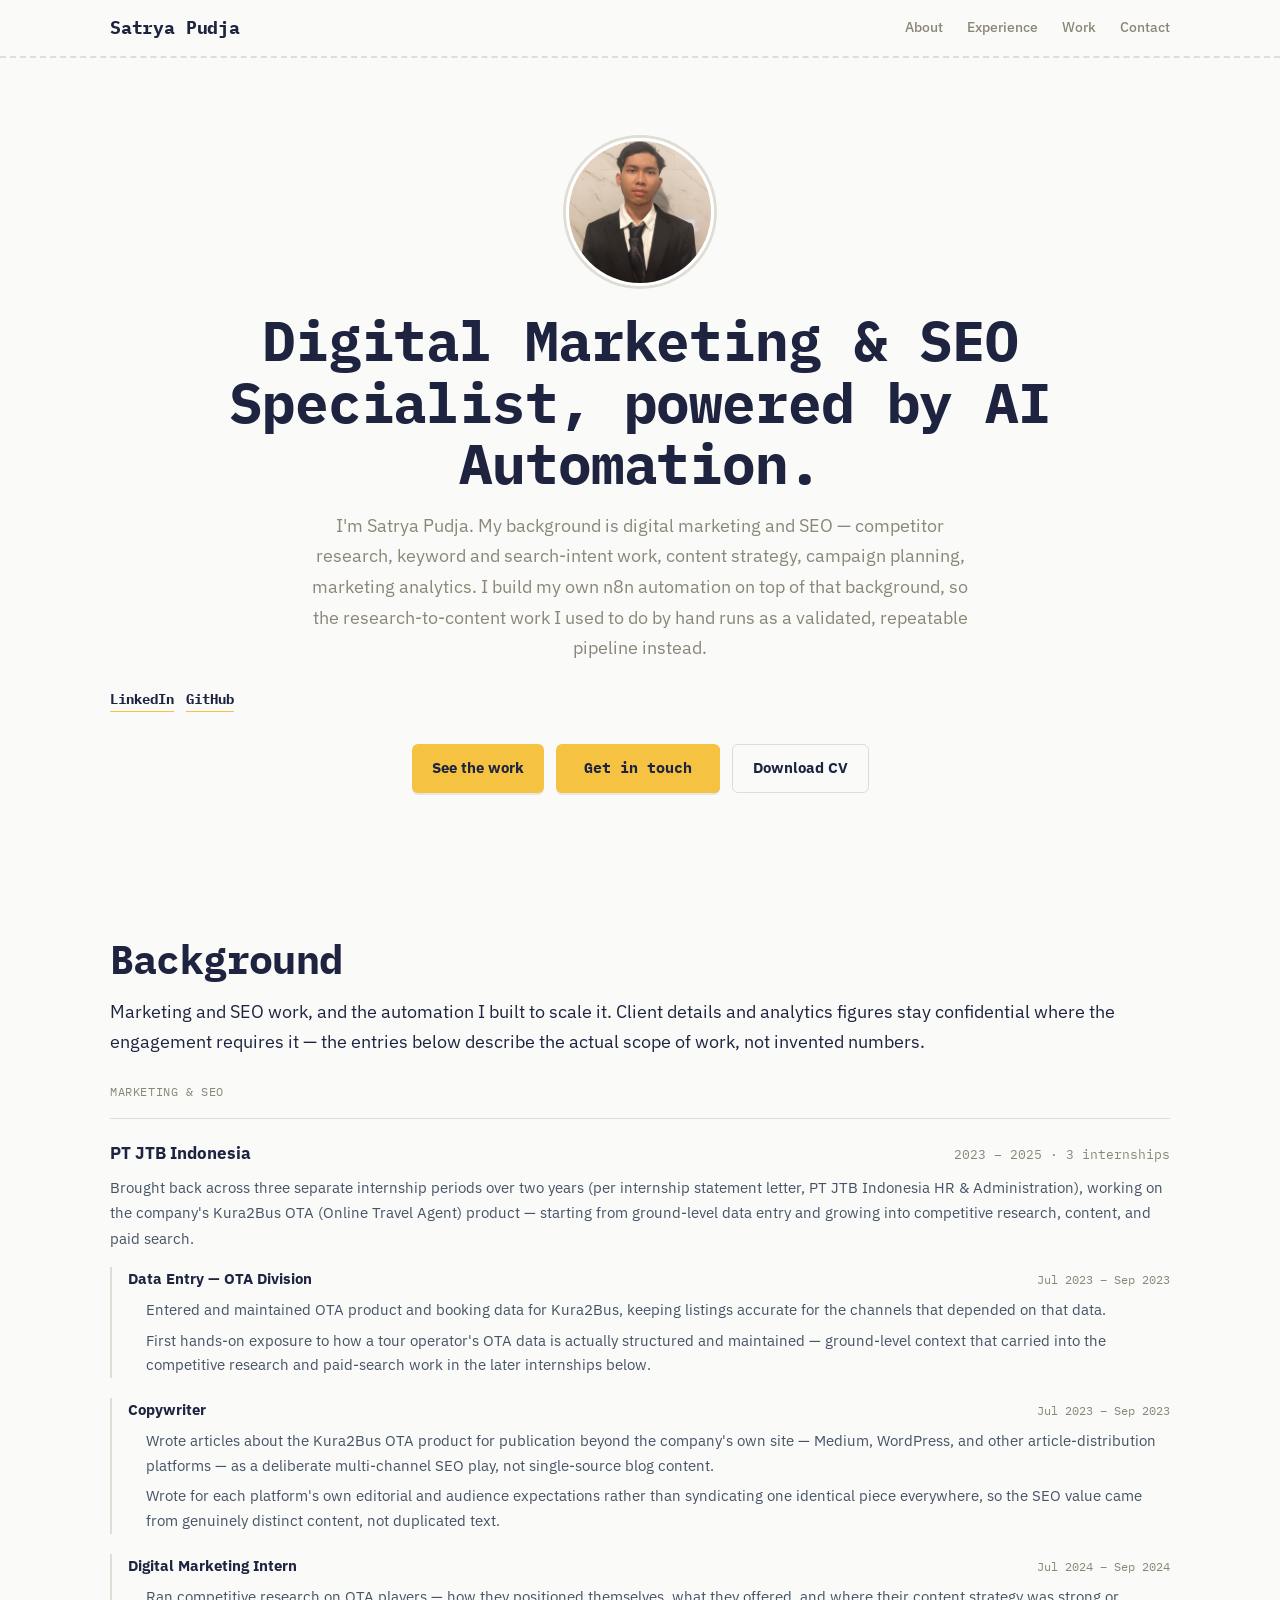
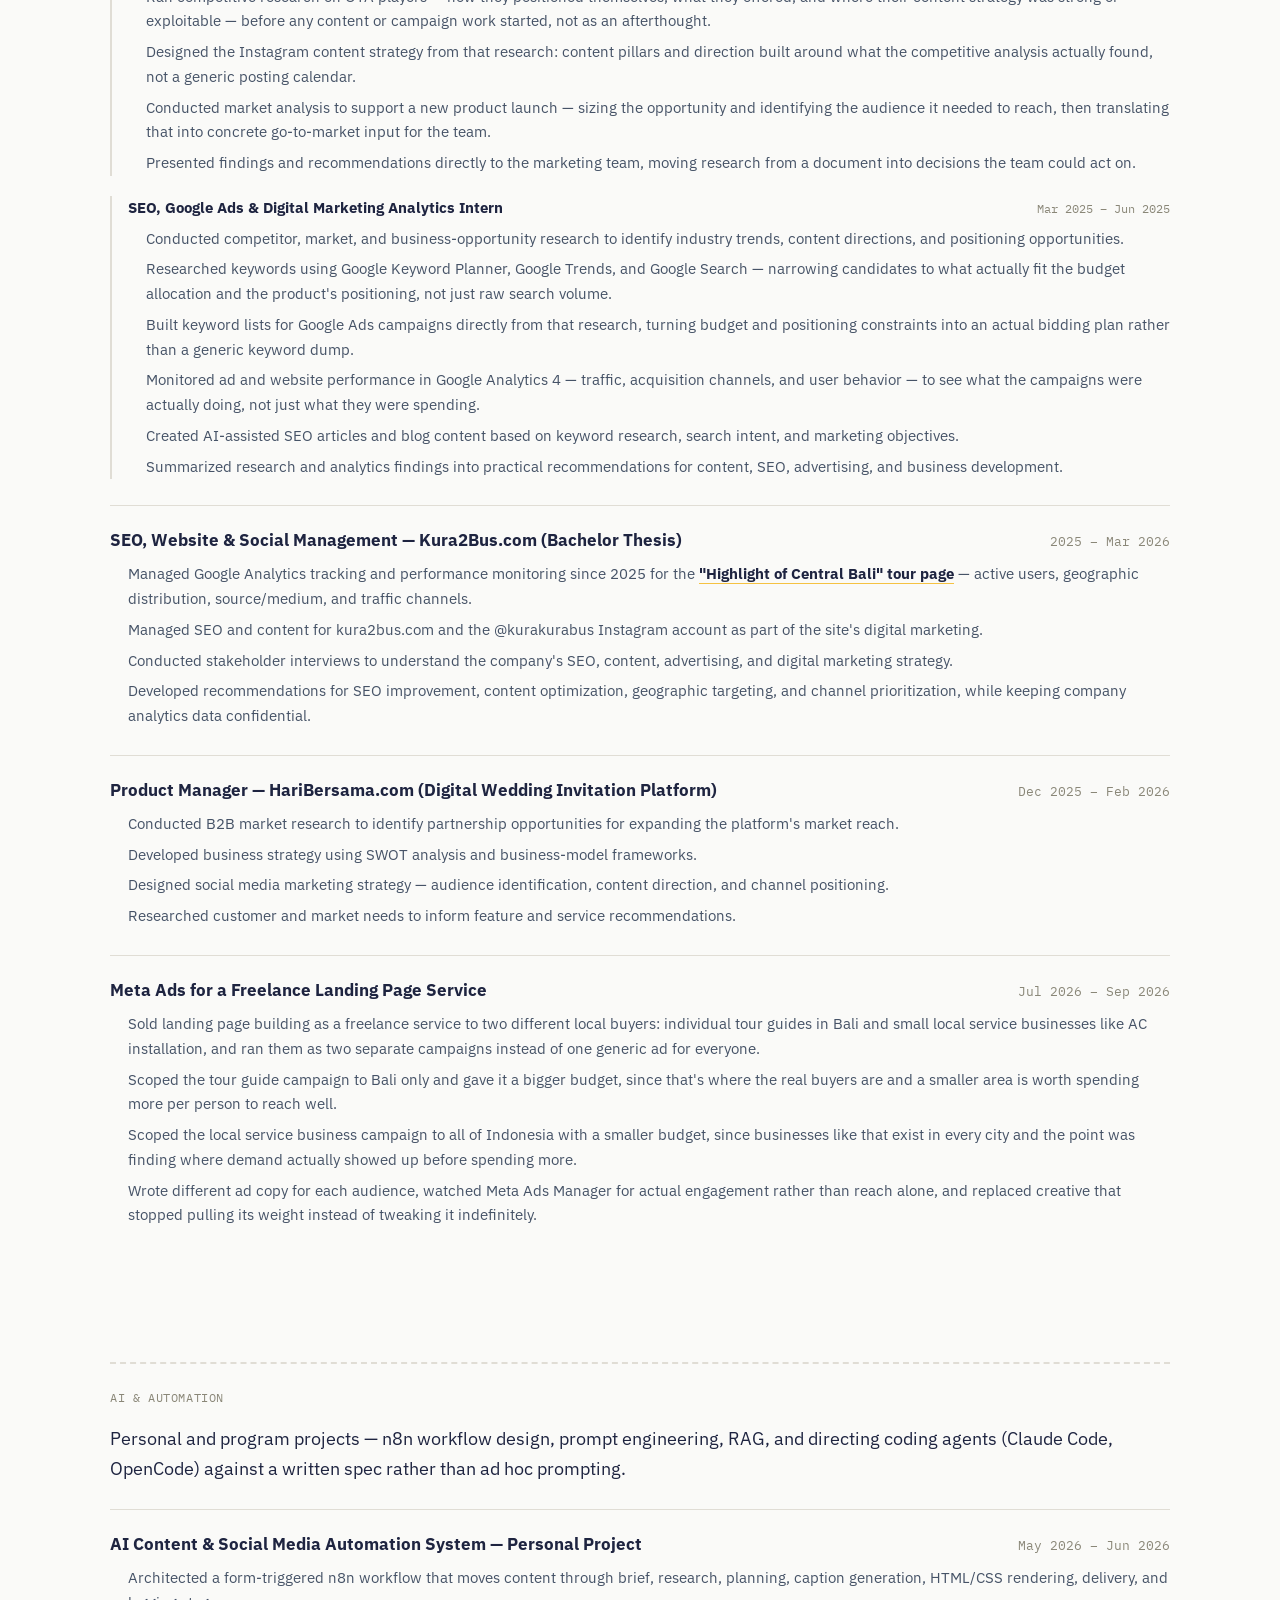
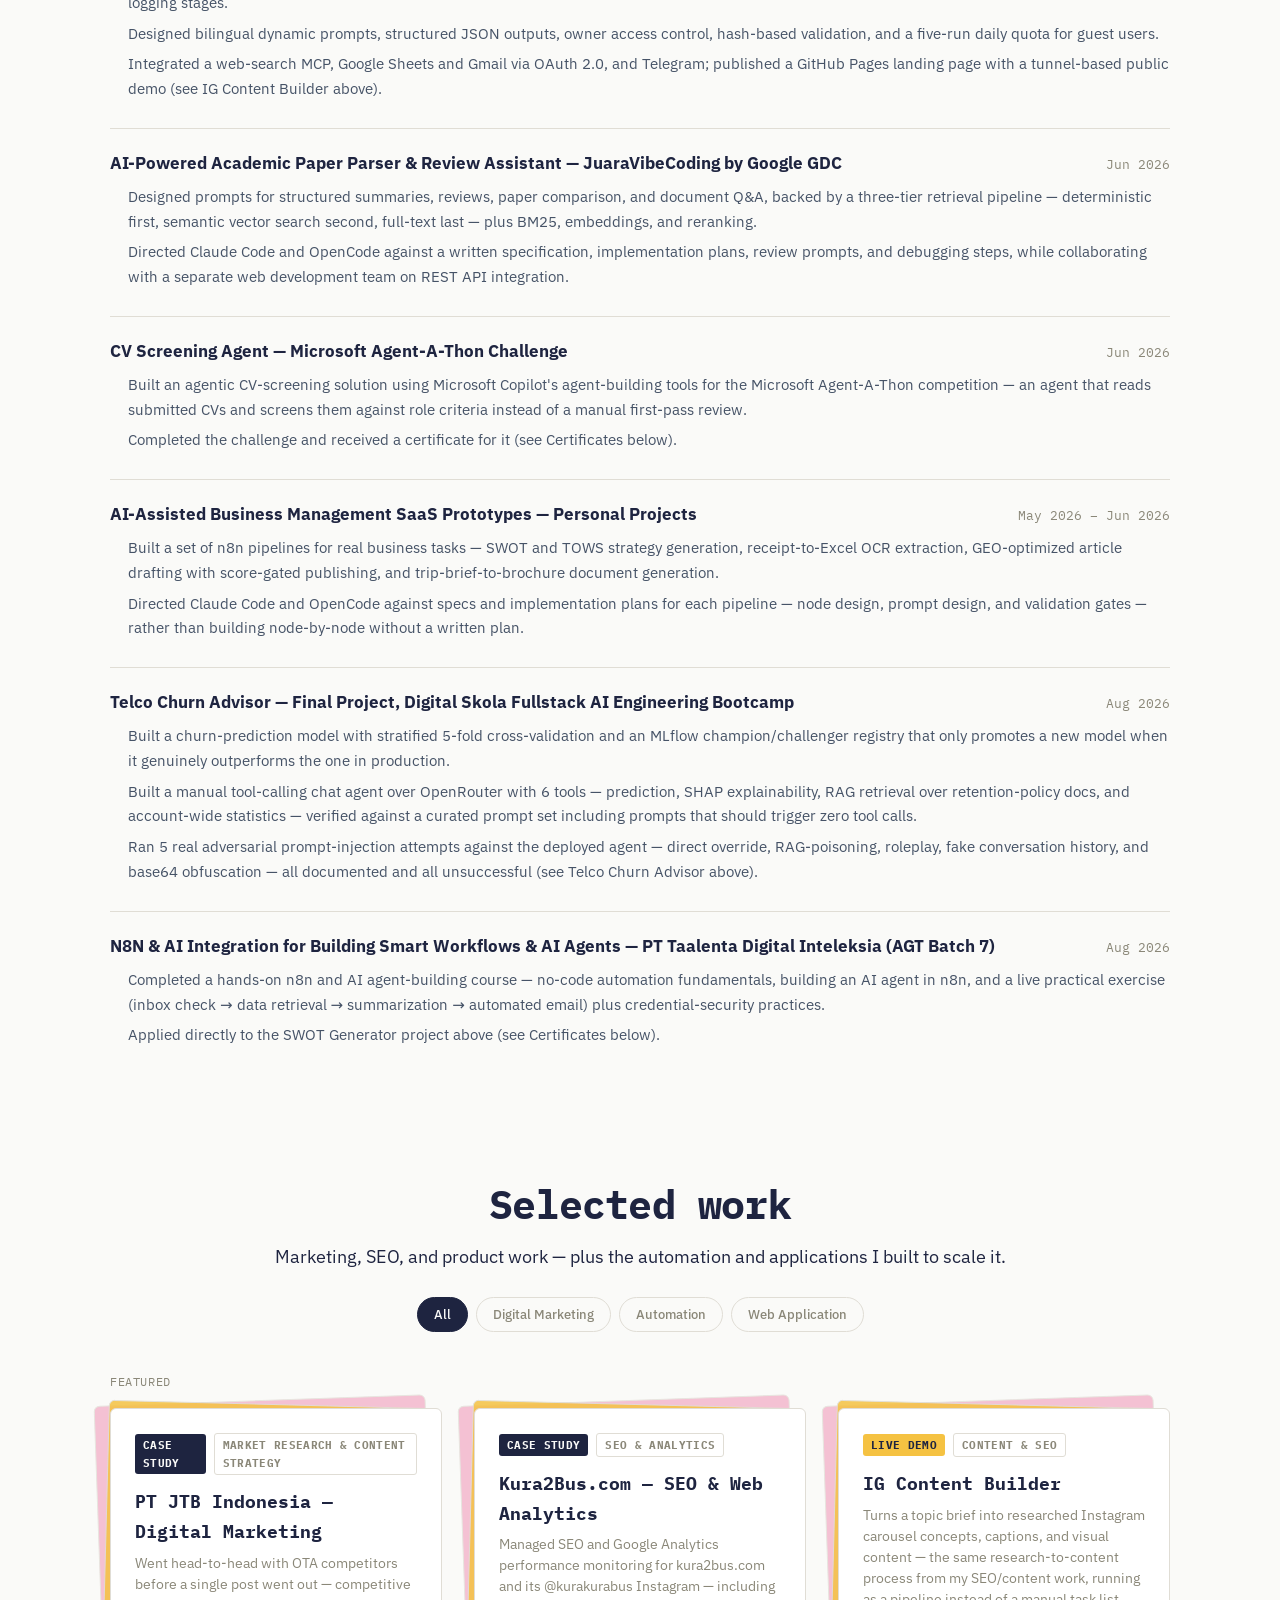
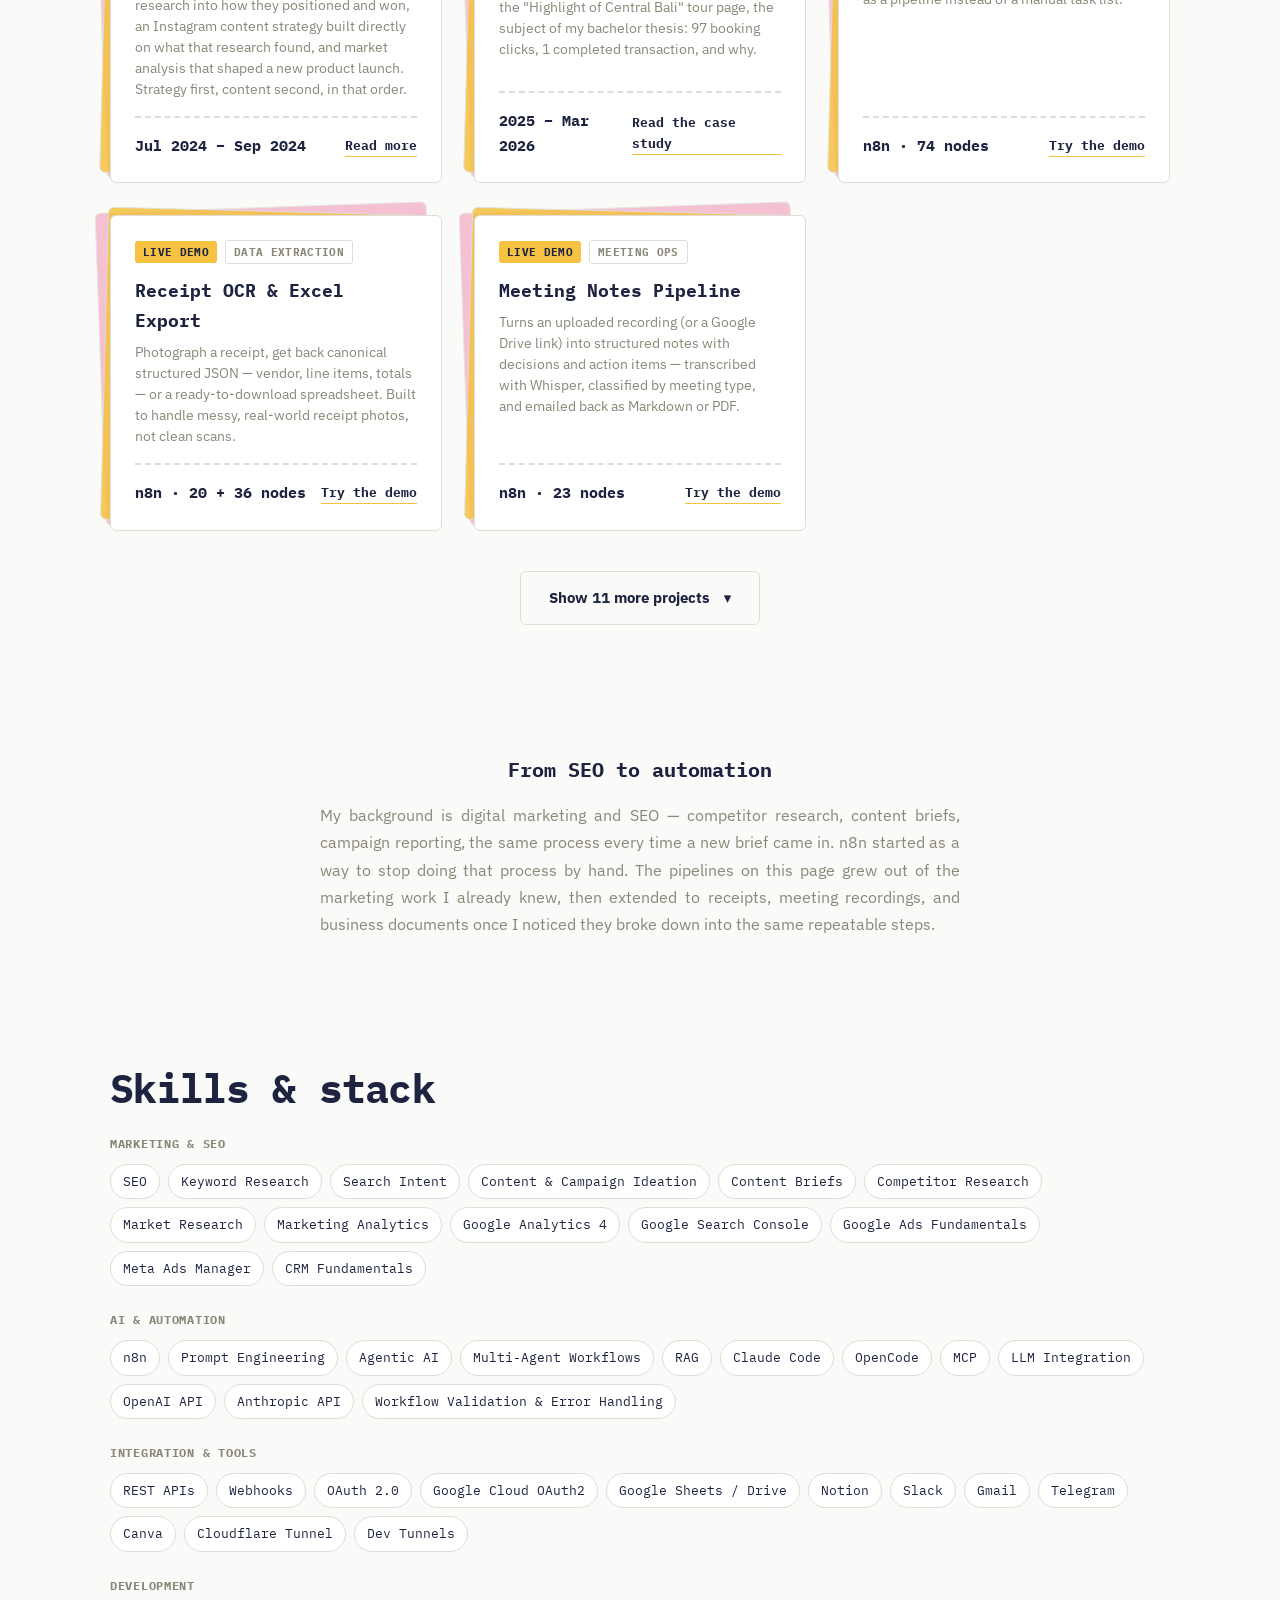
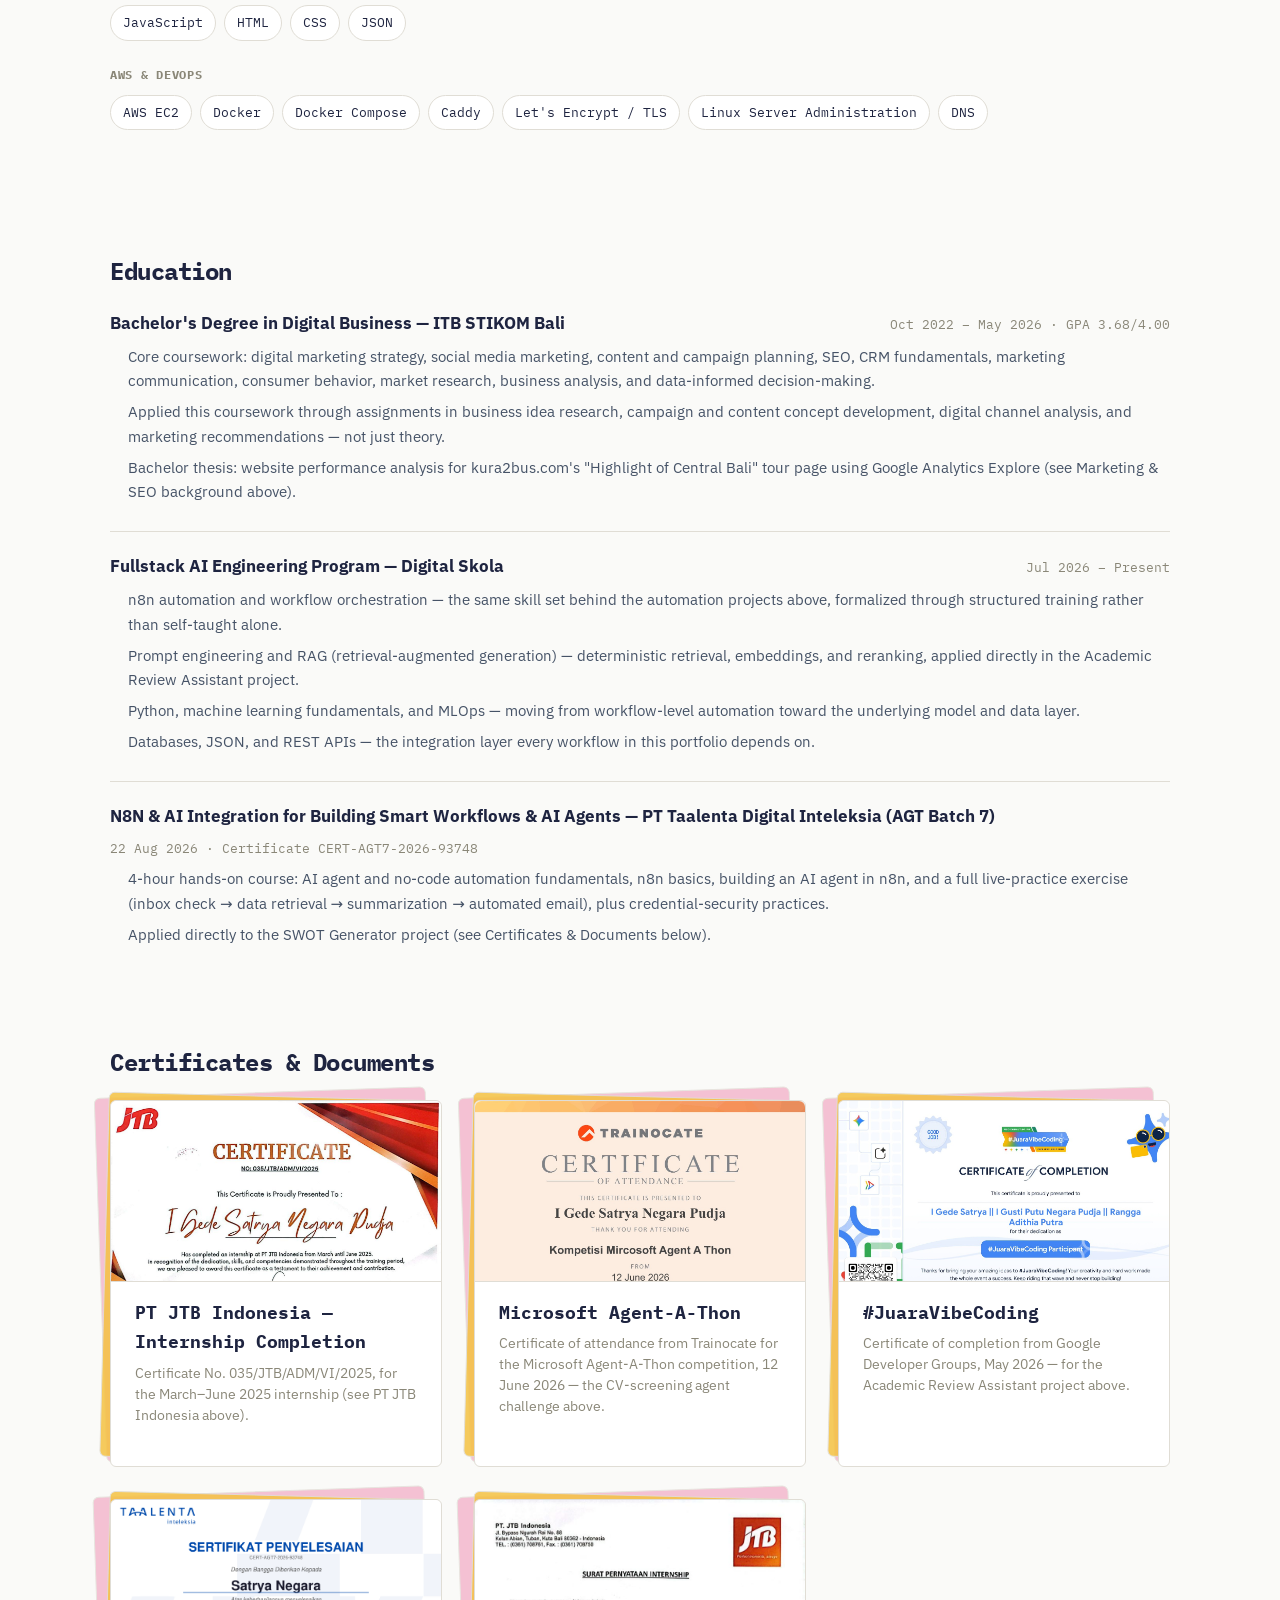
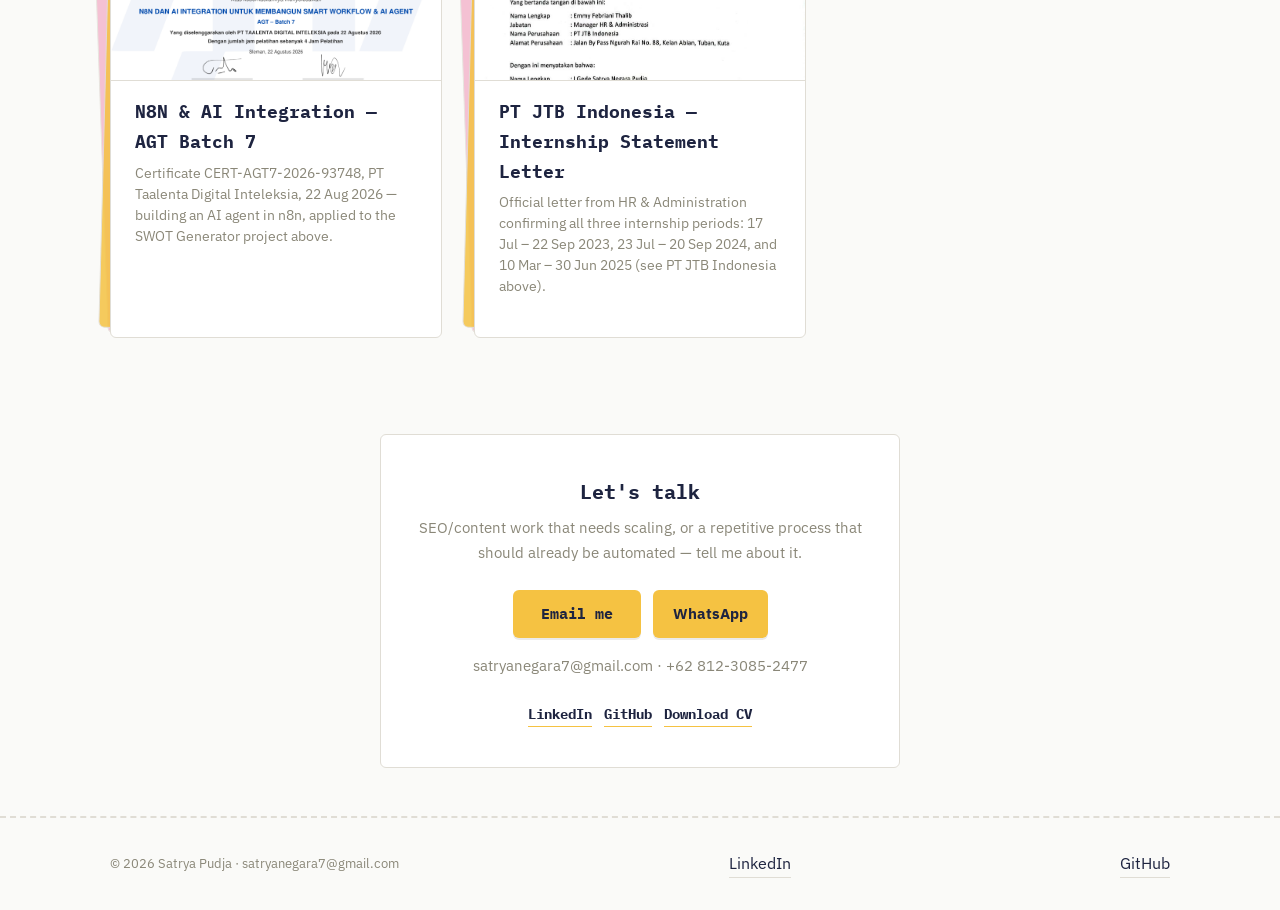
==== index.html @ 6b39d3bd "Add Meta Ads case study subsite and rewrite freelance ads copy - New meta-ads-site/ case study: how " ====
<!DOCTYPE html>
<html lang="en">
<head>
  <meta charset="UTF-8">
  <meta name="viewport" content="width=device-width, initial-scale=1.0">
  <meta name="description" content="I Gede Satrya Negara Pudja — Digital Marketing & SEO Specialist powered by AI Automation. SEO, content strategy, and marketing research background, backed by n8n workflows I build myself.">
  <title>Satrya Pudja — Digital Marketing & SEO Specialist, powered by AI Automation</title>
  <link rel="icon" href="assets/img/favicon.svg" type="image/svg+xml">
  <link rel="stylesheet" href="assets/css/style.css?v=99fb1fe">
  <script defer src="assets/js/main.js?v=99fb1fe"></script>
  <script type="application/ld+json">
  {
    "@context": "https://schema.org",
    "@type": "Person",
    "name": "I Gede Satrya Negara Pudja",
    "url": "https://satryapudja.site",
    "jobTitle": "Digital Marketing & SEO Specialist",
    "description": "Digital Marketing & SEO specialist with a Digital Business degree, SEO/analytics internship experience, and hands-on AI automation skills (n8n, prompt engineering, agentic AI) used to scale marketing and content work.",
    "sameAs": [
      "https://www.linkedin.com/in/satrya-pudja-067573249",
      "https://github.com/satrya370"
    ]
  }
  </script>
  <script type="application/ld+json">
  {
    "@context": "https://schema.org",
    "@type": "FAQPage",
    "mainEntity": [
      {
        "@type": "Question",
        "name": "Are you a marketer or an automation engineer?",
        "acceptedAnswer": { "@type": "Answer", "text": "Both, by design. My background is Digital Marketing & SEO — internship, thesis, and client-facing project experience — and I taught myself AI automation (n8n, prompt engineering, agentic AI) specifically to scale that marketing work instead of doing it by hand." }
      },
      {
        "@type": "Question",
        "name": "What exactly do you build?",
        "acceptedAnswer": { "@type": "Answer", "text": "End-to-end automation pipelines, mostly on n8n: a form or webhook comes in, one or more AI calls research and write the content, deterministic code checks and repairs the result, and a finished document or record comes out — HTML, PDF, DOCX, or a spreadsheet row." }
      },
      {
        "@type": "Question",
        "name": "Are these live demos or just descriptions?",
        "acceptedAnswer": { "@type": "Answer", "text": "Each project page states plainly whether a live demo is running. Where a demo runs, it uses a safe variant of the workflow — no visitor submission ever writes into my own documents, sheets, or messaging accounts." }
      },
      {
        "@type": "Question",
        "name": "Can you work on my SEO/content or automation project?",
        "acceptedAnswer": { "@type": "Answer", "text": "Yes — that's the point of this page. Use the contact section below." }
      }
    ]
  }
  </script>
<style>
  /* Page-local addition — certificate thumbnails on the Certificates cards. */
  .card-thumb {
    margin: -1.5rem -1.5rem 1rem;
    border-radius: var(--radius) var(--radius) 0 0;
    overflow: hidden;
    border-bottom: 1.5px solid var(--border);
  }
  .card-thumb img { display: block; width: 100%; height: 180px; object-fit: cover; object-position: top; }
</style>
</head>
<body>

<header class="site-header">
  <div class="container">
    <a href="./" class="brand">Satrya Pudja</a>
    <button class="nav-toggle" type="button" aria-label="Toggle menu" aria-expanded="false" aria-controls="nav-links"><span></span></button>
    <nav class="nav-links" id="nav-links">
      <a href="#about">About</a>
      <a href="#experience">Experience</a>
      <a href="#work">Work</a>
      <a href="#contact">Contact</a>
    </nav>
  </div>
</header>

<main>
  <section class="hero" id="about">
    <div class="container">
      <div class="hero-photo">
        <img src="assets/img/satrya-headshot.jpg" alt="I Gede Satrya Negara Pudja" width="148" height="148">
      </div>
      <h1 class="display display-lg tagline">Digital Marketing & SEO Specialist, powered by AI Automation.</h1>
      <p class="definition-lead">I'm Satrya Pudja. My background is digital marketing and SEO — competitor research, keyword and search-intent work, content strategy, campaign planning, marketing analytics. I build my own n8n automation on top of that background, so the research-to-content work I used to do by hand runs as a validated, repeatable pipeline instead.</p>
      <div class="link-row">
        <a href="https://www.linkedin.com/in/satrya-pudja-067573249" target="_blank" rel="noopener">LinkedIn</a>
        <a href="https://github.com/satrya370" target="_blank" rel="noopener">GitHub</a>
      </div>
      <div class="cta-row mt-2">
        <a href="#work" class="btn btn-primary">See the work</a>
        <a href="#contact" class="btn btn-sobek">Get in touch</a>
        <a href="assets/Satrya-Pudja-CV.pdf" class="btn btn-ghost" download>Download CV</a>
      </div>
    </div>
  </section>

  <section class="section" id="experience">
    <div class="container">
      <h2 class="display display-md mb-2">Background</h2>
      <p class="body-lg mb-3">Marketing and SEO work, and the automation I built to scale it. Client details and analytics figures stay confidential where the engagement requires it — the entries below describe the actual scope of work, not invented numbers.</p>
      <p class="mono-label text-carbon mb-2">Marketing &amp; SEO</p>

      <div class="experience-item">
        <div class="experience-item-head">
          <span class="experience-role">PT JTB Indonesia</span>
          <span class="experience-meta">2023 – 2025 · 3 internships</span>
        </div>
        <p class="body-lg mb-2" style="color:#465367;font-size:0.9375rem;">Brought back across three separate internship periods over two years (per internship statement letter, PT JTB Indonesia HR &amp; Administration), working on the company's Kura2Bus OTA (Online Travel Agent) product — starting from ground-level data entry and growing into competitive research, content, and paid search.</p>

        <div class="sub-role">
          <div class="sub-role-head">
            <span class="sub-role-title">Data Entry — OTA Division</span>
            <span class="sub-role-meta">Jul 2023 – Sep 2023</span>
          </div>
          <ul>
            <li>Entered and maintained OTA product and booking data for Kura2Bus, keeping listings accurate for the channels that depended on that data.</li>
            <li>First hands-on exposure to how a tour operator's OTA data is actually structured and maintained — ground-level context that carried into the competitive research and paid-search work in the later internships below.</li>
          </ul>
        </div>

        <div class="sub-role">
          <div class="sub-role-head">
            <span class="sub-role-title">Copywriter</span>
            <span class="sub-role-meta">Jul 2023 – Sep 2023</span>
          </div>
          <ul>
            <li>Wrote articles about the Kura2Bus OTA product for publication beyond the company's own site — Medium, WordPress, and other article-distribution platforms — as a deliberate multi-channel SEO play, not single-source blog content.</li>
            <li>Wrote for each platform's own editorial and audience expectations rather than syndicating one identical piece everywhere, so the SEO value came from genuinely distinct content, not duplicated text.</li>
          </ul>
        </div>

        <div class="sub-role">
          <div class="sub-role-head">
            <span class="sub-role-title">Digital Marketing Intern</span>
            <span class="sub-role-meta">Jul 2024 – Sep 2024</span>
          </div>
          <ul>
            <li>Ran competitive research on OTA players — how they positioned themselves, what they offered, and where their content strategy was strong or exploitable — before any content or campaign work started, not as an afterthought.</li>
            <li>Designed the Instagram content strategy from that research: content pillars and direction built around what the competitive analysis actually found, not a generic posting calendar.</li>
            <li>Conducted market analysis to support a new product launch — sizing the opportunity and identifying the audience it needed to reach, then translating that into concrete go-to-market input for the team.</li>
            <li>Presented findings and recommendations directly to the marketing team, moving research from a document into decisions the team could act on.</li>
          </ul>
        </div>

        <div class="sub-role">
          <div class="sub-role-head">
            <span class="sub-role-title">SEO, Google Ads &amp; Digital Marketing Analytics Intern</span>
            <span class="sub-role-meta">Mar 2025 – Jun 2025</span>
          </div>
          <ul>
            <li>Conducted competitor, market, and business-opportunity research to identify industry trends, content directions, and positioning opportunities.</li>
            <li>Researched keywords using Google Keyword Planner, Google Trends, and Google Search — narrowing candidates to what actually fit the budget allocation and the product's positioning, not just raw search volume.</li>
            <li>Built keyword lists for Google Ads campaigns directly from that research, turning budget and positioning constraints into an actual bidding plan rather than a generic keyword dump.</li>
            <li>Monitored ad and website performance in Google Analytics 4 — traffic, acquisition channels, and user behavior — to see what the campaigns were actually doing, not just what they were spending.</li>
            <li>Created AI-assisted SEO articles and blog content based on keyword research, search intent, and marketing objectives.</li>
            <li>Summarized research and analytics findings into practical recommendations for content, SEO, advertising, and business development.</li>
          </ul>
        </div>
      </div>

      <div class="experience-item">
        <div class="experience-item-head">
          <span class="experience-role">SEO, Website &amp; Social Management — Kura2Bus.com (Bachelor Thesis)</span>
          <span class="experience-meta">2025 – Mar 2026</span>
        </div>
        <ul>
          <li>Managed Google Analytics tracking and performance monitoring since 2025 for the <a href="https://kura2bus.com/tours/highlight-of-central-bali" target="_blank" rel="noopener">"Highlight of Central Bali" tour page</a> — active users, geographic distribution, source/medium, and traffic channels.</li>
          <li>Managed SEO and content for kura2bus.com and the @kurakurabus Instagram account as part of the site's digital marketing.</li>
          <li>Conducted stakeholder interviews to understand the company's SEO, content, advertising, and digital marketing strategy.</li>
          <li>Developed recommendations for SEO improvement, content optimization, geographic targeting, and channel prioritization, while keeping company analytics data confidential.</li>
        </ul>
      </div>

      <div class="experience-item">
        <div class="experience-item-head">
          <span class="experience-role">Product Manager — HariBersama.com (Digital Wedding Invitation Platform)</span>
          <span class="experience-meta">Dec 2025 – Feb 2026</span>
        </div>
        <ul>
          <li>Conducted B2B market research to identify partnership opportunities for expanding the platform's market reach.</li>
          <li>Developed business strategy using SWOT analysis and business-model frameworks.</li>
          <li>Designed social media marketing strategy — audience identification, content direction, and channel positioning.</li>
          <li>Researched customer and market needs to inform feature and service recommendations.</li>
        </ul>
      </div>

      <div class="experience-item">
        <div class="experience-item-head">
          <span class="experience-role">Meta Ads for a Freelance Landing Page Service</span>
          <span class="experience-meta">Jul 2026 – Sep 2026</span>
        </div>
        <ul>
          <li>Sold landing page building as a freelance service to two different local buyers: individual tour guides in Bali and small local service businesses like AC installation, and ran them as two separate campaigns instead of one generic ad for everyone.</li>
          <li>Scoped the tour guide campaign to Bali only and gave it a bigger budget, since that's where the real buyers are and a smaller area is worth spending more per person to reach well.</li>
          <li>Scoped the local service business campaign to all of Indonesia with a smaller budget, since businesses like that exist in every city and the point was finding where demand actually showed up before spending more.</li>
          <li>Wrote different ad copy for each audience, watched Meta Ads Manager for actual engagement rather than reach alone, and replaced creative that stopped pulling its weight instead of tweaking it indefinitely.</li>
        </ul>
      </div>
    </div>
  </section>

  <section class="section-sm" id="automation-experience">
    <div class="container">
      <hr class="divider-perf mb-3">
      <p class="mono-label text-carbon mb-2">AI &amp; Automation</p>
      <p class="body-lg mb-3">Personal and program projects — n8n workflow design, prompt engineering, RAG, and directing coding agents (Claude Code, OpenCode) against a written spec rather than ad hoc prompting.</p>

      <div class="experience-item">
        <div class="experience-item-head">
          <span class="experience-role">AI Content &amp; Social Media Automation System — Personal Project</span>
          <span class="experience-meta">May 2026 – Jun 2026</span>
        </div>
        <ul>
          <li>Architected a form-triggered n8n workflow that moves content through brief, research, planning, caption generation, HTML/CSS rendering, delivery, and logging stages.</li>
          <li>Designed bilingual dynamic prompts, structured JSON outputs, owner access control, hash-based validation, and a five-run daily quota for guest users.</li>
          <li>Integrated a web-search MCP, Google Sheets and Gmail via OAuth 2.0, and Telegram; published a GitHub Pages landing page with a tunnel-based public demo (see IG Content Builder above).</li>
        </ul>
      </div>

      <div class="experience-item">
        <div class="experience-item-head">
          <span class="experience-role">AI-Powered Academic Paper Parser &amp; Review Assistant — JuaraVibeCoding by Google GDC</span>
          <span class="experience-meta">Jun 2026</span>
        </div>
        <ul>
          <li>Designed prompts for structured summaries, reviews, paper comparison, and document Q&amp;A, backed by a three-tier retrieval pipeline — deterministic first, semantic vector search second, full-text last — plus BM25, embeddings, and reranking.</li>
          <li>Directed Claude Code and OpenCode against a written specification, implementation plans, review prompts, and debugging steps, while collaborating with a separate web development team on REST API integration.</li>
        </ul>
      </div>

      <div class="experience-item">
        <div class="experience-item-head">
          <span class="experience-role">CV Screening Agent — Microsoft Agent-A-Thon Challenge</span>
          <span class="experience-meta">Jun 2026</span>
        </div>
        <ul>
          <li>Built an agentic CV-screening solution using Microsoft Copilot's agent-building tools for the Microsoft Agent-A-Thon competition — an agent that reads submitted CVs and screens them against role criteria instead of a manual first-pass review.</li>
          <li>Completed the challenge and received a certificate for it (see Certificates below).</li>
        </ul>
      </div>

      <div class="experience-item">
        <div class="experience-item-head">
          <span class="experience-role">AI-Assisted Business Management SaaS Prototypes — Personal Projects</span>
          <span class="experience-meta">May 2026 – Jun 2026</span>
        </div>
        <ul>
          <li>Built a set of n8n pipelines for real business tasks — SWOT and TOWS strategy generation, receipt-to-Excel OCR extraction, GEO-optimized article drafting with score-gated publishing, and trip-brief-to-brochure document generation.</li>
          <li>Directed Claude Code and OpenCode against specs and implementation plans for each pipeline — node design, prompt design, and validation gates — rather than building node-by-node without a written plan.</li>
        </ul>
      </div>

      <div class="experience-item">
        <div class="experience-item-head">
          <span class="experience-role">Telco Churn Advisor — Final Project, Digital Skola Fullstack AI Engineering Bootcamp</span>
          <span class="experience-meta">Aug 2026</span>
        </div>
        <ul>
          <li>Built a churn-prediction model with stratified 5-fold cross-validation and an MLflow champion/challenger registry that only promotes a new model when it genuinely outperforms the one in production.</li>
          <li>Built a manual tool-calling chat agent over OpenRouter with 6 tools — prediction, SHAP explainability, RAG retrieval over retention-policy docs, and account-wide statistics — verified against a curated prompt set including prompts that should trigger zero tool calls.</li>
          <li>Ran 5 real adversarial prompt-injection attempts against the deployed agent — direct override, RAG-poisoning, roleplay, fake conversation history, and base64 obfuscation — all documented and all unsuccessful (see Telco Churn Advisor above).</li>
        </ul>
      </div>

      <div class="experience-item">
        <div class="experience-item-head">
          <span class="experience-role">N8N &amp; AI Integration for Building Smart Workflows &amp; AI Agents — PT Taalenta Digital Inteleksia (AGT Batch 7)</span>
          <span class="experience-meta">Aug 2026</span>
        </div>
        <ul>
          <li>Completed a hands-on n8n and AI agent-building course — no-code automation fundamentals, building an AI agent in n8n, and a live practical exercise (inbox check → data retrieval → summarization → automated email) plus credential-security practices.</li>
          <li>Applied directly to the SWOT Generator project above (see Certificates below).</li>
        </ul>
      </div>
    </div>
  </section>

  <section class="section" id="work">
    <div class="container">
      <h2 class="display display-md text-center mb-2">Selected work</h2>
      <p class="body-lg text-center mb-3">Marketing, SEO, and product work — plus the automation and applications I built to scale it.</p>

      <div class="filter-bar">
        <button class="filter-tag active">All</button>
        <button class="filter-tag">Digital Marketing</button>
        <button class="filter-tag">Automation</button>
        <button class="filter-tag">Web Application</button>
      </div>

      <p class="mono-label text-carbon mb-2">Featured</p>
      <div class="catalog-grid">
        <div class="note-card" data-niche="Digital Marketing">
          <div class="note-card-inner">
            <div class="note-card-meta">
              <span class="badge badge-paid">Case study</span>
              <span class="badge badge-tag">Market Research &amp; Content Strategy</span>
            </div>
            <h3 class="note-card-title">PT JTB Indonesia — Digital Marketing</h3>
            <p class="note-card-desc">Went head-to-head with OTA competitors before a single post went out — competitive research into how they positioned and won, an Instagram content strategy built directly on what that research found, and market analysis that shaped a new product launch. Strategy first, content second, in that order.</p>
            <div class="note-card-footer">
              <span class="note-card-price">Jul 2024 – Sep 2024</span>
              <a href="#experience" class="note-card-link">Read more</a>
            </div>
          </div>
        </div>

        <div class="note-card" data-niche="Digital Marketing">
          <div class="note-card-inner">
            <div class="note-card-meta">
              <span class="badge badge-paid">Case study</span>
              <span class="badge badge-tag">SEO &amp; Analytics</span>
            </div>
            <h3 class="note-card-title">Kura2Bus.com — SEO &amp; Web Analytics</h3>
            <p class="note-card-desc">Managed SEO and Google Analytics performance monitoring for kura2bus.com and its @kurakurabus Instagram — including the "Highlight of Central Bali" tour page, the subject of my bachelor thesis: 97 booking clicks, 1 completed transaction, and why.</p>
            <div class="note-card-footer">
              <span class="note-card-price">2025 – Mar 2026</span>
              <a href="kura2bus-site/" class="note-card-link">Read the case study</a>
            </div>
          </div>
        </div>

        <div class="note-card" data-niche="Automation">
          <div class="note-card-inner">
            <div class="note-card-meta">
              <span class="badge badge-free">Live demo</span>
              <span class="badge badge-tag">Content &amp; SEO</span>
            </div>
            <h3 class="note-card-title">IG Content Builder</h3>
            <p class="note-card-desc">Turns a topic brief into researched Instagram carousel concepts, captions, and visual content — the same research-to-content process from my SEO/content work, running as a pipeline instead of a manual task list.</p>
            <div class="note-card-footer">
              <span class="note-card-price">n8n · 74 nodes</span>
              <a href="ig-content-builder-site/" class="note-card-link">Try the demo</a>
            </div>
          </div>
        </div>

        <div class="note-card" data-niche="Automation">
          <div class="note-card-inner">
            <div class="note-card-meta">
              <span class="badge badge-free">Live demo</span>
              <span class="badge badge-tag">Data extraction</span>
            </div>
            <h3 class="note-card-title">Receipt OCR &amp; Excel Export</h3>
            <p class="note-card-desc">Photograph a receipt, get back canonical structured JSON — vendor, line items, totals — or a ready-to-download spreadsheet. Built to handle messy, real-world receipt photos, not clean scans.</p>
            <div class="note-card-footer">
              <span class="note-card-price">n8n · 20 + 36 nodes</span>
              <a href="receipt-ocr-site/" class="note-card-link">Try the demo</a>
            </div>
          </div>
        </div>

        <div class="note-card" data-niche="Automation">
          <div class="note-card-inner">
            <div class="note-card-meta">
              <span class="badge badge-free">Live demo</span>
              <span class="badge badge-tag">Meeting ops</span>
            </div>
            <h3 class="note-card-title">Meeting Notes Pipeline</h3>
            <p class="note-card-desc">Turns an uploaded recording (or a Google Drive link) into structured notes with decisions and action items — transcribed with Whisper, classified by meeting type, and emailed back as Markdown or PDF.</p>
            <div class="note-card-footer">
              <span class="note-card-price">n8n · 23 nodes</span>
              <a href="https://satrya370.github.io/Meeting-N8n/" class="note-card-link" target="_blank" rel="noopener">Try the demo</a>
            </div>
          </div>
        </div>

        <div class="note-card more-card hidden" data-niche="Digital Marketing">
          <div class="note-card-inner">
            <div class="note-card-meta">
              <span class="badge badge-paid">Case study</span>
              <span class="badge badge-tag">Google Ads &amp; SEO</span>
            </div>
            <h3 class="note-card-title">PT JTB Indonesia — Google Ads Specialist</h3>
            <p class="note-card-desc">Turned Google Keyword Planner, Google Trends, and Google Search research into keyword lists that actually matched the budget and the product's positioning — not the highest-volume keywords, the right ones — then tracked what those campaigns actually did in Google Analytics 4.</p>
            <div class="note-card-footer">
              <span class="note-card-price">Mar 2025 – Jun 2025</span>
              <a href="#experience" class="note-card-link">Read more</a>
            </div>
          </div>
        </div>

        <div class="note-card more-card hidden" data-niche="Digital Marketing">
          <div class="note-card-inner">
            <div class="note-card-meta">
              <span class="badge badge-paid">Case study</span>
              <span class="badge badge-tag">Product Management</span>
            </div>
            <h3 class="note-card-title">HariBersama.com — Product Manager</h3>
            <p class="note-card-desc">Led product strategy for a digital wedding invitation platform — B2B partnership research, SWOT-based business strategy, and social media marketing direction, translated into concrete feature and service recommendations.</p>
            <div class="note-card-footer">
              <span class="note-card-price">Dec 2025 – Feb 2026</span>
              <a href="haribersama-site/" class="note-card-link">Read the case study</a>
            </div>
          </div>
        </div>

        <div class="note-card more-card hidden" data-niche="Automation">
          <div class="note-card-inner">
            <div class="note-card-meta">
              <span class="badge badge-paid">Case study</span>
              <span class="badge badge-tag">Content &amp; SEO</span>
            </div>
            <h3 class="note-card-title">GEO Article Builder</h3>
            <p class="note-card-desc">Researches a topic and drafts a long-form article structured for how generative-AI answer engines actually cite sources — applying GEO/AI-visibility fundamentals, not just traditional keyword SEO.</p>
            <div class="note-card-footer">
              <span class="note-card-price">n8n · 60 nodes</span>
              <a href="geo-builder-site/" class="note-card-link">See the project</a>
            </div>
          </div>
        </div>

        <div class="note-card more-card hidden" data-niche="Automation">
          <div class="note-card-inner">
            <div class="note-card-meta">
              <span class="badge badge-free">Live demo</span>
              <span class="badge badge-tag">Document generation</span>
            </div>
            <h3 class="note-card-title">Itinerary Brochure Engine</h3>
            <p class="note-card-desc">A short trip brief becomes a formatted HTML + PDF travel brochure — schedule, route, practical guidance — with a travel-time guard and a QA gate that blocks prices, opening-hour claims, and OTA-style sales language.</p>
            <div class="note-card-footer">
              <span class="note-card-price">n8n · 60 nodes</span>
              <a href="itinerary-site/" class="note-card-link">Try the demo</a>
            </div>
          </div>
        </div>

        <div class="note-card more-card hidden" data-niche="Automation">
          <div class="note-card-inner">
            <div class="note-card-meta">
              <span class="badge badge-free">Live demo</span>
              <span class="badge badge-tag">Business analysis</span>
            </div>
            <h3 class="note-card-title">SWOT Generator</h3>
            <p class="note-card-desc">Turns a business description into a structured SWOT analysis document — each quadrant grounded in the actual input, not generic filler, delivered as a formatted report.</p>
            <div class="note-card-footer">
              <span class="note-card-price">n8n · 34 nodes</span>
              <a href="swot-site/" class="note-card-link">Try the demo</a>
            </div>
          </div>
        </div>

        <div class="note-card more-card hidden" data-niche="Web Application">
          <div class="note-card-inner">
            <div class="note-card-meta">
              <span class="badge badge-tag">Bootcamp final project</span>
              <span class="badge badge-tag">ML &amp; RAG agent</span>
            </div>
            <h3 class="note-card-title">Telco Churn Advisor</h3>
            <p class="note-card-desc">Churn prediction with an MLflow champion/challenger model registry, plus a tool-calling chat agent that decides for itself whether to predict, explain with SHAP, or pull retention-policy docs — stress-tested with 5 real prompt-injection attempts.</p>
            <div class="note-card-footer">
              <span class="note-card-price">FastAPI · MLflow · RAG</span>
              <a href="telco-churn-site/" class="note-card-link">See the project</a>
            </div>
          </div>
        </div>

        <div class="note-card more-card hidden" data-niche="Web Application">
          <div class="note-card-inner">
            <div class="note-card-meta">
              <span class="badge badge-tag">In progress</span>
              <span class="badge badge-tag">Research tooling</span>
            </div>
            <h3 class="note-card-title">Academic Review Assistant</h3>
            <p class="note-card-desc">A standalone RAG tool (not an n8n workflow) for structured paper summaries, reviews, and document Q&amp;A — deterministic retrieval, BM25, semantic search, embeddings, and reranking, built with Claude Code and OpenCode.</p>
            <div class="note-card-footer">
              <span class="note-card-price">Node.js · RAG</span>
              <a href="academic-review-site/" class="note-card-link">See the project</a>
            </div>
          </div>
        </div>

        <div class="note-card more-card hidden" data-niche="Web Application">
          <div class="note-card-inner">
            <div class="note-card-meta">
              <span class="badge badge-tag">Prototype</span>
              <span class="badge badge-tag">Field ops</span>
            </div>
            <h3 class="note-card-title">TourDriver Manager</h3>
            <p class="note-card-desc">A mobile-first app for private tour drivers in Bali — trips, fuel, and deposits logged through a WhatsApp-style quick-capture box ("besok 9 pagi ubud sarah 3 orang" becomes a booking), with receipt OCR and a close-trip flow built to take under 15 seconds.</p>
            <div class="note-card-footer">
              <span class="note-card-price">Next.js · TypeScript</span>
              <a href="#contact" class="note-card-link">Ask for a walkthrough</a>
            </div>
          </div>
        </div>

        <div class="note-card more-card hidden" data-niche="Web Application">
          <div class="note-card-inner">
            <div class="note-card-meta">
              <span class="badge badge-tag">Prototype</span>
              <span class="badge badge-tag">POS &amp; inventory</span>
            </div>
            <h3 class="note-card-title">PosLite</h3>
            <p class="note-card-desc">A lightweight point-of-sale system for small businesses — product and variant management, real-time stock tracking, sales reporting, and AI-generated insights, with daily summaries pushed out over WhatsApp and Telegram.</p>
            <div class="note-card-footer">
              <span class="note-card-price">React · Express · Prisma</span>
              <a href="#contact" class="note-card-link">Ask for a walkthrough</a>
            </div>
          </div>
        </div>

        <div class="note-card more-card hidden" data-niche="Web Application">
          <div class="note-card-inner">
            <div class="note-card-meta">
              <span class="badge badge-tag">Prototype</span>
              <span class="badge badge-tag">Membership ops</span>
            </div>
            <h3 class="note-card-title">Gym Manager</h3>
            <p class="note-card-desc">Membership management for a gym — one-click check-in with auto-suggest search, member CRUD with photo upload, color-coded status by days to expiry, and a renewal flow with package selection and transaction logging.</p>
            <div class="note-card-footer">
              <span class="note-card-price">React · Express · SQLite</span>
              <a href="#contact" class="note-card-link">Ask for a walkthrough</a>
            </div>
          </div>
        </div>

        <div class="note-card more-card hidden" data-niche="Digital Marketing">
          <div class="note-card-inner">
            <div class="note-card-meta">
              <span class="badge badge-paid">Case study</span>
              <span class="badge badge-tag">Meta Ads</span>
            </div>
            <h3 class="note-card-title">Meta Ads for a Freelance Landing Page Service</h3>
            <p class="note-card-desc">Sold landing pages to two different local buyers, Bali tour guides and service businesses like AC installation, and ran them as two separate campaigns with different scope and budget instead of one ad for everyone.</p>
            <div class="note-card-footer">
              <span class="note-card-price">Jul 2026 – Sep 2026</span>
              <a href="meta-ads-site/" class="note-card-link">Read the case study</a>
            </div>
          </div>
        </div>
      </div>

      <div class="more-projects-toggle">
        <button type="button" class="btn btn-ghost" id="more-projects-btn" aria-expanded="false">
          <span id="more-projects-btn-label">Show 11 more projects</span>
          <span class="more-projects-arrow" aria-hidden="true">&#9662;</span>
        </button>
      </div>
    </div>
  </section>

  <section class="section-sm">
    <div class="container">
      <div class="brand-story">
        <h3>From SEO to automation</h3>
        <p>My background is digital marketing and SEO — competitor research, content briefs, campaign reporting, the same process every time a new brief came in. n8n started as a way to stop doing that process by hand. The pipelines on this page grew out of the marketing work I already knew, then extended to receipts, meeting recordings, and business documents once I noticed they broke down into the same repeatable steps.</p>
      </div>
    </div>
  </section>

  <section class="section">
    <div class="container">
      <h2 class="display display-md mb-3">Skills &amp; stack</h2>

      <div class="skill-group">
        <span class="skill-group-label">Marketing &amp; SEO</span>
        <div class="skill-chips">
          <span class="skill-chip">SEO</span>
          <span class="skill-chip">Keyword Research</span>
          <span class="skill-chip">Search Intent</span>
          <span class="skill-chip">Content &amp; Campaign Ideation</span>
          <span class="skill-chip">Content Briefs</span>
          <span class="skill-chip">Competitor Research</span>
          <span class="skill-chip">Market Research</span>
          <span class="skill-chip">Marketing Analytics</span>
          <span class="skill-chip">Google Analytics 4</span>
          <span class="skill-chip">Google Search Console</span>
          <span class="skill-chip">Google Ads Fundamentals</span>
          <span class="skill-chip">Meta Ads Manager</span>
          <span class="skill-chip">CRM Fundamentals</span>
        </div>
      </div>

      <div class="skill-group">
        <span class="skill-group-label">AI &amp; Automation</span>
        <div class="skill-chips">
          <span class="skill-chip">n8n</span>
          <span class="skill-chip">Prompt Engineering</span>
          <span class="skill-chip">Agentic AI</span>
          <span class="skill-chip">Multi-Agent Workflows</span>
          <span class="skill-chip">RAG</span>
          <span class="skill-chip">Claude Code</span>
          <span class="skill-chip">OpenCode</span>
          <span class="skill-chip">MCP</span>
          <span class="skill-chip">LLM Integration</span>
          <span class="skill-chip">OpenAI API</span>
          <span class="skill-chip">Anthropic API</span>
          <span class="skill-chip">Workflow Validation &amp; Error Handling</span>
        </div>
      </div>

      <div class="skill-group">
        <span class="skill-group-label">Integration &amp; Tools</span>
        <div class="skill-chips">
          <span class="skill-chip">REST APIs</span>
          <span class="skill-chip">Webhooks</span>
          <span class="skill-chip">OAuth 2.0</span>
          <span class="skill-chip">Google Cloud OAuth2</span>
          <span class="skill-chip">Google Sheets / Drive</span>
          <span class="skill-chip">Notion</span>
          <span class="skill-chip">Slack</span>
          <span class="skill-chip">Gmail</span>
          <span class="skill-chip">Telegram</span>
          <span class="skill-chip">Canva</span>
          <span class="skill-chip">Cloudflare Tunnel</span>
          <span class="skill-chip">Dev Tunnels</span>
        </div>
      </div>

      <div class="skill-group">
        <span class="skill-group-label">Development</span>
        <div class="skill-chips">
          <span class="skill-chip">JavaScript</span>
          <span class="skill-chip">HTML</span>
          <span class="skill-chip">CSS</span>
          <span class="skill-chip">JSON</span>
        </div>
      </div>

      <div class="skill-group">
        <span class="skill-group-label">AWS &amp; DevOps</span>
        <div class="skill-chips">
          <span class="skill-chip">AWS EC2</span>
          <span class="skill-chip">Docker</span>
          <span class="skill-chip">Docker Compose</span>
          <span class="skill-chip">Caddy</span>
          <span class="skill-chip">Let's Encrypt / TLS</span>
          <span class="skill-chip">Linux Server Administration</span>
          <span class="skill-chip">DNS</span>
        </div>
      </div>
    </div>
  </section>

  <section class="section-sm">
    <div class="container">
      <h2 class="display display-sm mb-3">Education</h2>

      <div class="experience-item" style="border-top:0;padding-top:0">
        <div class="experience-item-head">
          <span class="experience-role">Bachelor's Degree in Digital Business — ITB STIKOM Bali</span>
          <span class="experience-meta">Oct 2022 – May 2026 · GPA 3.68/4.00</span>
        </div>
        <ul>
          <li>Core coursework: digital marketing strategy, social media marketing, content and campaign planning, SEO, CRM fundamentals, marketing communication, consumer behavior, market research, business analysis, and data-informed decision-making.</li>
          <li>Applied this coursework through assignments in business idea research, campaign and content concept development, digital channel analysis, and marketing recommendations — not just theory.</li>
          <li>Bachelor thesis: website performance analysis for kura2bus.com's "Highlight of Central Bali" tour page using Google Analytics Explore (see Marketing &amp; SEO background above).</li>
        </ul>
      </div>

      <div class="experience-item">
        <div class="experience-item-head">
          <span class="experience-role">Fullstack AI Engineering Program — Digital Skola</span>
          <span class="experience-meta">Jul 2026 – Present</span>
        </div>
        <ul>
          <li>n8n automation and workflow orchestration — the same skill set behind the automation projects above, formalized through structured training rather than self-taught alone.</li>
          <li>Prompt engineering and RAG (retrieval-augmented generation) — deterministic retrieval, embeddings, and reranking, applied directly in the Academic Review Assistant project.</li>
          <li>Python, machine learning fundamentals, and MLOps — moving from workflow-level automation toward the underlying model and data layer.</li>
          <li>Databases, JSON, and REST APIs — the integration layer every workflow in this portfolio depends on.</li>
        </ul>
      </div>

      <div class="experience-item">
        <div class="experience-item-head">
          <span class="experience-role">N8N &amp; AI Integration for Building Smart Workflows &amp; AI Agents — PT Taalenta Digital Inteleksia (AGT Batch 7)</span>
          <span class="experience-meta">22 Aug 2026 · Certificate CERT-AGT7-2026-93748</span>
        </div>
        <ul>
          <li>4-hour hands-on course: AI agent and no-code automation fundamentals, n8n basics, building an AI agent in n8n, and a full live-practice exercise (inbox check → data retrieval → summarization → automated email), plus credential-security practices.</li>
          <li>Applied directly to the SWOT Generator project (see Certificates &amp; Documents below).</li>
        </ul>
      </div>
    </div>
  </section>

  <section class="section-sm" id="certificates">
    <div class="container">
      <h2 class="display display-sm mb-3">Certificates &amp; Documents</h2>
      <div class="catalog-grid">
        <div class="note-card">
          <div class="note-card-inner">
            <div class="card-thumb"><img src="assets/img/certificates/pt-jtb-internship.jpg" alt="PT JTB Indonesia internship completion certificate, No. 035/JTB/ADM/VI/2025" loading="lazy"></div>
            <h3 class="note-card-title">PT JTB Indonesia — Internship Completion</h3>
            <p class="note-card-desc">Certificate No. 035/JTB/ADM/VI/2025, for the March–June 2025 internship (see PT JTB Indonesia above).</p>
          </div>
        </div>
        <div class="note-card">
          <div class="note-card-inner">
            <div class="card-thumb"><img src="assets/img/certificates/microsoft-agent-a-thon.jpg" alt="Certificate of attendance for the Microsoft Agent-A-Thon competition, issued by Trainocate, 12 June 2026" loading="lazy"></div>
            <h3 class="note-card-title">Microsoft Agent-A-Thon</h3>
            <p class="note-card-desc">Certificate of attendance from Trainocate for the Microsoft Agent-A-Thon competition, 12 June 2026 — the CV-screening agent challenge above.</p>
          </div>
        </div>
        <div class="note-card">
          <div class="note-card-inner">
            <div class="card-thumb"><img src="assets/img/certificates/juaravibecoding.jpg" alt="JuaraVibeCoding certificate of completion, issued by Google Developer Groups, May 2026" loading="lazy"></div>
            <h3 class="note-card-title">#JuaraVibeCoding</h3>
            <p class="note-card-desc">Certificate of completion from Google Developer Groups, May 2026 — for the Academic Review Assistant project above.</p>
          </div>
        </div>
        <div class="note-card">
          <div class="note-card-inner">
            <div class="card-thumb"><img src="assets/img/certificates/agt7-n8n-ai-integration.png" alt="Certificate of completion CERT-AGT7-2026-93748, n8n and AI Integration for Building Smart Workflow and AI Agent, AGT Batch 7, issued by PT Taalenta Digital Inteleksia, 22 August 2026" loading="lazy"></div>
            <h3 class="note-card-title">N8N &amp; AI Integration — AGT Batch 7</h3>
            <p class="note-card-desc">Certificate CERT-AGT7-2026-93748, PT Taalenta Digital Inteleksia, 22 Aug 2026 — building an AI agent in n8n, applied to the SWOT Generator project above.</p>
          </div>
        </div>
        <div class="note-card">
          <div class="note-card-inner">
            <div class="card-thumb"><img src="assets/img/certificates/pt-jtb-internship-statement-letter.jpg" alt="Internship statement letter from PT JTB Indonesia HR & Administration Manager confirming three internship periods: 17 Jul – 22 Sep 2023, 23 Jul – 20 Sep 2024, and 10 Mar – 30 Jun 2025" loading="lazy"></div>
            <h3 class="note-card-title">PT JTB Indonesia — Internship Statement Letter</h3>
            <p class="note-card-desc">Official letter from HR &amp; Administration confirming all three internship periods: 17 Jul – 22 Sep 2023, 23 Jul – 20 Sep 2024, and 10 Mar – 30 Jun 2025 (see PT JTB Indonesia above).</p>
          </div>
        </div>
      </div>
    </div>
  </section>

  <section class="section-sm" id="contact">
    <div class="container">
      <div class="email-capture">
        <h3>Let's talk</h3>
        <p>SEO/content work that needs scaling, or a repetitive process that should already be automated — tell me about it.</p>
        <div class="cta-row" style="justify-content:center">
          <a href="mailto:satryanegara7@gmail.com" class="btn btn-sobek">Email me</a>
          <a href="https://wa.me/6281230852477" target="_blank" rel="noopener" class="btn btn-primary">WhatsApp</a>
        </div>
        <p class="body-sm mt-2" style="color:var(--carbon-gray)">satryanegara7@gmail.com · +62 812-3085-2477</p>
        <div class="link-row" style="justify-content:center;margin-top:1rem">
          <a href="https://www.linkedin.com/in/satrya-pudja-067573249" target="_blank" rel="noopener">LinkedIn</a>
          <a href="https://github.com/satrya370" target="_blank" rel="noopener">GitHub</a>
          <a href="assets/Satrya-Pudja-CV.pdf" download>Download CV</a>
        </div>
      </div>
    </div>
  </section>
</main>

<footer class="site-footer">
  <div class="container">
    <p>&copy; 2026 Satrya Pudja · satryanegara7@gmail.com</p>
    <a href="https://www.linkedin.com/in/satrya-pudja-067573249" target="_blank" rel="noopener">LinkedIn</a>
    <a href="https://github.com/satrya370" target="_blank" rel="noopener">GitHub</a>
  </div>
</footer>
</body>
</html>
---- assets/css/style.css ----
@font-face {
  font-family: 'IBM Plex Mono';
  src: url('../fonts/ibm-plex-mono-regular.woff2') format('woff2');
  font-weight: 400;
  font-style: normal;
  font-display: swap;
}
@font-face {
  font-family: 'IBM Plex Mono';
  src: url('../fonts/ibm-plex-mono-500.woff2') format('woff2');
  font-weight: 500;
  font-style: normal;
  font-display: swap;
}
@font-face {
  font-family: 'IBM Plex Mono';
  src: url('../fonts/ibm-plex-mono-700.woff2') format('woff2');
  font-weight: 700;
  font-style: normal;
  font-display: swap;
}
@font-face {
  font-family: 'IBM Plex Sans';
  src: url('../fonts/ibm-plex-sans-regular.woff2') format('woff2');
  font-weight: 400;
  font-style: normal;
  font-display: swap;
}
@font-face {
  font-family: 'IBM Plex Sans';
  src: url('../fonts/ibm-plex-sans-500.woff2') format('woff2');
  font-weight: 500;
  font-style: normal;
  font-display: swap;
}
@font-face {
  font-family: 'IBM Plex Sans';
  src: url('../fonts/ibm-plex-sans-700.woff2') format('woff2');
  font-weight: 700;
  font-style: normal;
  font-display: swap;
}

:root {
  --paper: #FAFAF8;
  --ink: #1E2440;
  --duplicate-yellow: #F5C242;
  --triplicate-pink: #F2A9C4;
  --carbon-gray: #8A8778;
  --surface: #FFFFFF;
  --border: #E0DDD5;
  --font-display: 'IBM Plex Mono', 'Courier New', monospace;
  --font-body: 'IBM Plex Sans', system-ui, -apple-system, sans-serif;
  --font-mono: 'IBM Plex Mono', 'Courier New', monospace;
  --radius: 6px;
  --max-width: 1100px;
}

*, *::before, *::after {
  box-sizing: border-box;
  margin: 0;
  padding: 0;
}

html {
  scroll-behavior: smooth;
  -webkit-text-size-adjust: 100%;
}

body {
  font-family: var(--font-body);
  font-size: 1rem;
  line-height: 1.65;
  color: var(--ink);
  background: var(--paper);
  -webkit-font-smoothing: antialiased;
}

img { max-width: 100%; height: auto; display: block; }
a { color: inherit; text-decoration: none; }
button { cursor: pointer; font: inherit; }
ul, ol { list-style: none; }

.container {
  width: 100%;
  max-width: var(--max-width);
  margin: 0 auto;
  padding: 0 1.25rem;
}

/* Typography */
.display {
  font-family: var(--font-display);
  font-weight: 700;
  letter-spacing: -0.02em;
  line-height: 1.1;
}

.display-lg { font-size: clamp(2rem, 5vw, 3.5rem); }
.display-md { font-size: clamp(1.5rem, 4vw, 2.5rem); }
.display-sm { font-size: clamp(1.125rem, 2.5vw, 1.5rem); }

.body-lg { font-size: 1.125rem; line-height: 1.7; }
.body-sm { font-size: 0.875rem; }
.mono-label {
  font-family: var(--font-mono);
  font-size: 0.75rem;
  letter-spacing: 0.05em;
  text-transform: uppercase;
}

.text-carbon { color: var(--carbon-gray); }
.text-center { text-align: center; }

.section {
  padding: 5rem 1.25rem;
}

.section-sm {
  padding: 3rem 1.25rem;
}

/* Perforated divider */
.divider-perf {
  border: none;
  border-top: 2px dashed var(--border);
  margin: 0;
  height: 0;
}

/* Header */
.site-header {
  position: sticky;
  top: 0;
  z-index: 50;
  background: rgba(250, 250, 248, 0.92);
  backdrop-filter: blur(8px);
  border-bottom: 2px dashed var(--border);
}

.site-header .container {
  display: flex;
  align-items: center;
  justify-content: space-between;
  height: 3.5rem;
}

.brand {
  font-family: var(--font-display);
  font-weight: 700;
  font-size: 1.125rem;
  letter-spacing: -0.01em;
}

.nav-links {
  display: flex;
  gap: 1.5rem;
  align-items: center;
}

.nav-links a {
  font-size: 0.875rem;
  font-weight: 500;
  color: var(--carbon-gray);
  transition: color 0.15s;
}

.nav-links a:hover { color: var(--ink); }

.nav-toggle {
  display: none;
  background: none;
  border: 1.5px solid var(--border);
  border-radius: var(--radius);
  width: 2.25rem;
  height: 2.25rem;
  align-items: center;
  justify-content: center;
  cursor: pointer;
  padding: 0;
  flex-shrink: 0;
}

.nav-toggle span,
.nav-toggle span::before,
.nav-toggle span::after {
  content: '';
  display: block;
  width: 1.125rem;
  height: 2px;
  background: var(--ink);
  position: relative;
  transition: transform 0.2s, opacity 0.2s;
}

.nav-toggle span::before { position: absolute; top: -6px; }
.nav-toggle span::after { position: absolute; top: 6px; }
.nav-toggle[aria-expanded="true"] span { background: transparent; }
.nav-toggle[aria-expanded="true"] span::before { transform: translateY(6px) rotate(45deg); background: var(--ink); }
.nav-toggle[aria-expanded="true"] span::after { transform: translateY(-6px) rotate(-45deg); background: var(--ink); }

@media (max-width: 640px) {
  .site-header .container { position: relative; }
  .nav-toggle { display: flex; }
  .nav-links {
    position: absolute;
    top: 100%;
    left: 0;
    right: 0;
    flex-direction: column;
    align-items: stretch;
    gap: 0;
    background: var(--paper);
    border-bottom: 2px dashed var(--border);
    max-height: 0;
    overflow: hidden;
    transition: max-height 0.2s ease;
  }
  .nav-links.open { max-height: 20rem; }
  .nav-links a {
    padding: 0.875rem 1.5rem;
    border-top: 1px solid var(--border);
  }
  .nav-links a:first-child { border-top: 0; }
}

/* Buttons */
.btn {
  display: inline-flex;
  align-items: center;
  gap: 0.5rem;
  padding: 0.625rem 1.25rem;
  border-radius: var(--radius);
  font-family: var(--font-body);
  font-weight: 600;
  font-size: 0.9375rem;
  border: none;
  transition: transform 0.15s, box-shadow 0.15s;
  position: relative;
}

.btn:active { transform: scale(0.97); }

.btn-primary {
  background: var(--duplicate-yellow);
  color: var(--ink);
  box-shadow: 0 2px 0 rgba(0,0,0,0.08);
}

.btn-primary:hover {
  box-shadow: 0 4px 12px rgba(245, 194, 66, 0.35);
  transform: translateY(-1px);
}

.btn-ghost {
  background: transparent;
  color: var(--ink);
  border: 1.5px solid var(--border);
}

.btn-ghost:hover {
  border-color: var(--carbon-gray);
  background: var(--surface);
}

/* Sobek CTA — signature interaction */
.btn-sobek {
  background: var(--duplicate-yellow);
  color: var(--ink);
  font-family: var(--font-display);
  font-weight: 700;
  font-size: 0.9375rem;
  padding: 0.75rem 1.75rem;
  border: none;
  border-radius: var(--radius);
  position: relative;
  overflow: hidden;
  box-shadow: 0 2px 0 rgba(0,0,0,0.08);
}

.btn-sobek::after {
  content: '';
  position: absolute;
  inset: 0;
  background: var(--triplicate-pink);
  border-radius: var(--radius);
  transform: translateX(3px) translateY(3px);
  z-index: -1;
  transition: transform 0.2s;
}

.btn-sobek:hover::after {
  transform: translateX(2px) translateY(2px);
}

.btn-sobek:active::after {
  transform: translateX(6px) translateY(6px);
}

.btn-sobek.tearing {
  animation: tear 0.4s ease-out forwards;
}

.btn-sobek.tearing::before {
  content: '';
  position: absolute;
  inset: 0;
  background: var(--triplicate-pink);
  border-radius: var(--radius);
  z-index: -1;
  animation: tear-rip 0.4s ease-out forwards;
}

@keyframes tear {
  0% { transform: scale(1); }
  30% { transform: scale(1.03); }
  100% { transform: scale(1); }
}

@keyframes tear-rip {
  0% { opacity: 1; transform: translate(0, 0) rotate(0deg); }
  100% { opacity: 0; transform: translate(12px, -8px) rotate(8deg); }
}

/* Signature Note Card — tumpukan nota rangkap */
.note-card {
  position: relative;
  z-index: 1;
  height: 100%;
}

.note-card-inner {
  background: var(--surface);
  border: 1.5px solid var(--border);
  border-radius: var(--radius);
  padding: 1.5rem;
  position: relative;
  z-index: 3;
  transition: transform 0.2s;
  height: 100%;
  display: flex;
  flex-direction: column;
}

.note-card::before,
.note-card::after {
  content: '';
  position: absolute;
  border-radius: var(--radius);
  border: 1.5px solid var(--border);
  z-index: 0;
  pointer-events: none;
}

.note-card::before {
  inset: -4px 6px 6px -6px;
  background: var(--duplicate-yellow);
  transform: rotate(1.5deg);
  z-index: 2;
  opacity: 0.85;
}

.note-card::after {
  inset: -8px 10px 10px -10px;
  background: var(--triplicate-pink);
  transform: rotate(-2deg);
  z-index: 1;
  opacity: 0.7;
}

.note-card:hover .note-card-inner {
  transform: translateY(-2px);
}

.note-card:hover::before {
  transform: rotate(2.5deg) translateY(-1px);
  transition: transform 0.2s;
}

.note-card:hover::after {
  transform: rotate(-3deg) translateY(-2px);
  transition: transform 0.2s;
}

/* Catalog Grid */
.catalog-grid {
  display: grid;
  grid-template-columns: 1fr;
  gap: 2rem;
}

@media (min-width: 640px) {
  .catalog-grid { grid-template-columns: repeat(2, 1fr); }
}
@media (min-width: 1024px) {
  .catalog-grid { grid-template-columns: repeat(3, 1fr); }
}

/* Filter tags */
.filter-bar {
  display: flex;
  flex-wrap: wrap;
  gap: 0.5rem;
  margin-bottom: 2.5rem;
  justify-content: center;
}

.filter-tag {
  padding: 0.375rem 1rem;
  border-radius: 99px;
  border: 1.5px solid var(--border);
  background: transparent;
  font-size: 0.8125rem;
  font-weight: 500;
  color: var(--carbon-gray);
  transition: all 0.15s;
  font-family: var(--font-body);
}

.filter-tag:hover {
  border-color: var(--carbon-gray);
  color: var(--ink);
}

.filter-tag.active {
  background: var(--ink);
  color: var(--paper);
  border-color: var(--ink);
}

/* Badge */
.badge {
  display: inline-block;
  padding: 0.125rem 0.5rem;
  border-radius: 3px;
  font-family: var(--font-mono);
  font-size: 0.6875rem;
  font-weight: 700;
  letter-spacing: 0.03em;
  text-transform: uppercase;
}

.badge-free { background: var(--duplicate-yellow); color: var(--ink); }
.badge-paid { background: var(--ink); color: var(--paper); }
.badge-tag {
  background: transparent;
  border: 1px solid var(--border);
  color: var(--carbon-gray);
}

.note-card-meta {
  display: flex;
  align-items: center;
  gap: 0.5rem;
  margin-bottom: 0.75rem;
}

.note-card-title {
  font-family: var(--font-display);
  font-weight: 700;
  font-size: 1.125rem;
  margin-bottom: 0.375rem;
}

.note-card-desc {
  font-size: 0.875rem;
  color: var(--carbon-gray);
  margin-bottom: 1rem;
  line-height: 1.5;
  flex: 1;
}

.note-card-footer {
  display: flex;
  align-items: center;
  justify-content: space-between;
  padding-top: 1rem;
  border-top: 2px dashed var(--border);
}

.note-card-price {
  font-family: var(--font-mono);
  font-size: 0.9375rem;
  font-weight: 700;
}

.note-card-link {
  font-family: var(--font-mono);
  font-size: 0.8125rem;
  font-weight: 700;
  color: var(--ink);
  border-bottom: 1.5px solid var(--duplicate-yellow);
  transition: border-color 0.15s;
}

.note-card-link:hover { border-color: var(--ink); }

/* How it works */
.steps {
  display: grid;
  grid-template-columns: 1fr;
  gap: 2rem;
  counter-reset: step;
}

@media (min-width: 768px) {
  .steps { grid-template-columns: repeat(3, 1fr); }
}

.step {
  counter-increment: step;
  position: relative;
  padding-top: 1rem;
}

.step::before {
  content: '0' counter(step);
  font-family: var(--font-display);
  font-weight: 700;
  font-size: 3rem;
  color: var(--duplicate-yellow);
  line-height: 1;
  display: block;
  margin-bottom: 1rem;
}

.step-title {
  font-family: var(--font-display);
  font-weight: 700;
  font-size: 1.125rem;
  margin-bottom: 0.5rem;
}

.step-desc {
  font-size: 0.9375rem;
  color: var(--carbon-gray);
}

/* FAQ */
.faq-list {
  max-width: 680px;
  margin: 0 auto;
}

.faq-item {
  border-bottom: 2px dashed var(--border);
}

.faq-question {
  width: 100%;
  text-align: left;
  background: none;
  border: none;
  padding: 1.25rem 0;
  font-size: 1rem;
  font-weight: 600;
  color: var(--ink);
  display: flex;
  align-items: center;
  justify-content: space-between;
  gap: 1rem;
  font-family: var(--font-body);
}

.faq-icon {
  flex-shrink: 0;
  font-family: var(--font-display);
  font-size: 1.25rem;
  color: var(--duplicate-yellow);
  transition: transform 0.2s;
}

.faq-item.open .faq-icon { transform: rotate(45deg); }

.faq-answer {
  max-height: 0;
  overflow: hidden;
  transition: max-height 0.3s ease, padding 0.3s ease;
}

.faq-item.open .faq-answer {
  max-height: 20rem;
  padding-bottom: 1.25rem;
}

.faq-answer p {
  font-size: 0.9375rem;
  color: var(--carbon-gray);
  line-height: 1.65;
}

/* Email capture */
.email-capture {
  background: var(--surface);
  border: 1.5px solid var(--border);
  border-radius: var(--radius);
  padding: 2.5rem 1.5rem;
  text-align: center;
  max-width: 520px;
  margin: 0 auto;
}

.email-capture h3 {
  font-family: var(--font-display);
  font-weight: 700;
  font-size: 1.25rem;
  margin-bottom: 0.5rem;
}

.email-capture p {
  color: var(--carbon-gray);
  font-size: 0.9375rem;
  margin-bottom: 1.5rem;
}

.email-capture-form {
  display: flex;
  flex-direction: column;
  gap: 0.75rem;
  align-items: center;
}

@media (min-width: 480px) {
  .email-capture-form { flex-direction: row; justify-content: center; }
}

.email-capture-form input[type="email"] {
  padding: 0.625rem 1rem;
  border: 1.5px solid var(--border);
  border-radius: var(--radius);
  font-family: var(--font-body);
  font-size: 0.9375rem;
  width: 100%;
  max-width: 280px;
  background: var(--paper);
  color: var(--ink);
}

.email-capture-form input[type="email"]:focus {
  outline: 2px solid var(--duplicate-yellow);
  outline-offset: 1px;
  border-color: var(--duplicate-yellow);
}

/* Footer */
.site-footer {
  border-top: 2px dashed var(--border);
  padding: 2rem 1.25rem;
}

.site-footer .container {
  display: flex;
  flex-direction: column;
  align-items: center;
  gap: 0.75rem;
}

@media (min-width: 640px) {
  .site-footer .container { flex-direction: row; justify-content: space-between; }
}

.site-footer p { font-size: 0.8125rem; color: var(--carbon-gray); }
.site-footer a { border-bottom: 1px solid var(--border); transition: border-color 0.15s; }
.site-footer a:hover { border-color: var(--carbon-gray); }

/* Hero section */
.hero {
  padding: 5rem 1.25rem 4rem;
  text-align: center;
  position: relative;
}

.hero .definition-lead {
  max-width: 680px;
  margin: 0 auto 1.5rem;
  font-size: 1.125rem;
  line-height: 1.7;
  color: var(--carbon-gray);
}

.hero .tagline {
  margin-bottom: 1rem;
}

.hero-photo {
  width: 148px;
  height: 148px;
  margin: 0 auto 1.5rem;
  border-radius: 50%;
  overflow: hidden;
  border: 3px solid var(--surface);
  box-shadow: 0 0 0 3px var(--border);
}
.hero-photo img {
  width: 100%;
  height: 100%;
  object-fit: cover;
  display: block;
}

.hero .cta-row {
  display: flex;
  gap: 0.75rem;
  justify-content: center;
  flex-wrap: wrap;
  margin-top: 2rem;
}

/* Hero nota card animation */
.hero-card {
  margin: 2rem auto 0;
  max-width: 320px;
}

.hero-card .note-card-inner {
  text-align: left;
  min-height: 100px;
}

.hero-card-fill {
  font-family: var(--font-mono);
  font-size: 0.75rem;
  color: var(--carbon-gray);
  opacity: 0;
  animation: type-fill 1.2s ease-out 0.5s forwards;
}

@keyframes type-fill {
  0% { opacity: 0; }
  20% { opacity: 0.4; }
  40% { opacity: 0; }
  60% { opacity: 0.6; }
  80% { opacity: 0.3; }
  100% { opacity: 1; }
}

/* Template detail page */
.template-hero {
  padding: 5rem 1.25rem 3rem;
}

.template-hero .definition-lead {
  font-family: var(--font-display);
  font-weight: 700;
  font-size: clamp(1.25rem, 3vw, 2rem);
  line-height: 1.2;
  letter-spacing: -0.01em;
  margin-bottom: 1rem;
}

.template-hero .quick-answer {
  font-size: 1.125rem;
  color: var(--carbon-gray);
  line-height: 1.7;
  max-width: 680px;
}

.template-stats {
  display: flex;
  gap: 2rem;
  flex-wrap: wrap;
  margin-top: 1.5rem;
}

.stat-item {
  font-family: var(--font-mono);
}

.stat-value {
  font-size: 1.75rem;
  font-weight: 700;
  color: var(--ink);
}

.stat-label {
  font-size: 0.8125rem;
  color: var(--carbon-gray);
  margin-top: 0.125rem;
}

.template-layout {
  display: grid;
  grid-template-columns: 1fr;
  gap: 2.5rem;
}

@media (min-width: 768px) {
  .template-layout { grid-template-columns: 1fr 1fr; }
}

.demo-embed {
  border: 1.5px solid var(--border);
  border-radius: var(--radius);
  overflow: hidden;
  background: var(--surface);
}

.demo-embed iframe {
  width: 100%;
  height: 420px;
  border: none;
}

.feature-list {
  display: flex;
  flex-direction: column;
  gap: 0.75rem;
}

.feature-list li {
  display: flex;
  align-items: flex-start;
  gap: 0.625rem;
  font-size: 0.9375rem;
}

.feature-list li::before {
  content: '+';
  font-family: var(--font-display);
  font-weight: 700;
  color: var(--duplicate-yellow);
  flex-shrink: 0;
}

.template-cta-row {
  display: flex;
  gap: 0.75rem;
  flex-wrap: wrap;
  justify-content: center;
  margin-top: 2rem;
}

/* Back link */
.back-link {
  display: inline-flex;
  align-items: center;
  gap: 0.375rem;
  font-size: 0.875rem;
  font-weight: 500;
  color: var(--carbon-gray);
  margin-bottom: 2rem;
  transition: color 0.15s;
}

.back-link:hover { color: var(--ink); }
.back-link::before { content: '←'; font-family: var(--font-display); }

/* Thanks page */
.thanks-icon {
  font-family: var(--font-display);
  font-size: 3rem;
  margin-bottom: 1rem;
}

/* License page */
.license-content {
  max-width: 680px;
  margin: 0 auto;
}

.license-content h2 {
  font-family: var(--font-display);
  font-weight: 700;
  font-size: 1.25rem;
  margin: 2rem 0 0.75rem;
}

.license-content h2:first-child { margin-top: 0; }

.license-content p,
.license-content li {
  font-size: 0.9375rem;
  color: var(--carbon-gray);
  line-height: 1.7;
  margin-bottom: 0.75rem;
}

.license-content ul {
  list-style: disc;
  padding-left: 1.25rem;
  margin-bottom: 0.75rem;
}

/* Utility */
.mt-1 { margin-top: 0.5rem; }
.mt-2 { margin-top: 1rem; }
.mt-3 { margin-top: 1.5rem; }
.mt-4 { margin-top: 2rem; }
.mb-1 { margin-bottom: 0.5rem; }
.mb-2 { margin-bottom: 1rem; }
.mb-3 { margin-bottom: 1.5rem; }
.mb-4 { margin-bottom: 2rem; }

.hidden { display: none !important; }

.more-projects-toggle {
  display: flex;
  justify-content: center;
  margin: 2.5rem 0 0;
  position: relative;
  z-index: 5;
}

.more-projects-toggle .btn {
  padding: 0.875rem 1.75rem;
  min-height: 3rem;
}

.more-projects-arrow {
  display: inline-block;
  margin-left: 0.375rem;
  transition: transform 0.25s ease;
}

.more-projects-toggle .btn[aria-expanded="true"] .more-projects-arrow {
  transform: rotate(180deg);
}

@media (prefers-reduced-motion: reduce) {
  .more-projects-arrow { transition: none; }
}

/* Focus */
:focus-visible {
  outline: 2px solid var(--duplicate-yellow);
  outline-offset: 2px;
}

/* Reduced motion */
@media (prefers-reduced-motion: reduce) {
  *, *::before, *::after {
    animation-duration: 0.01ms !important;
    animation-iteration-count: 1 !important;
    transition-duration: 0.01ms !important;
  }
  html { scroll-behavior: auto; }
}

.cta-row {
  display: flex;
  gap: 0.75rem;
  flex-wrap: wrap;
  margin-top: 1.5rem;
}

/* Highlight pill — rounded bar with divided sections (additive) */
.highlight-pill {
  display: flex;
  border: 1.5px solid var(--border);
  border-radius: 999px;
  background: var(--surface);
  overflow: hidden;
}

.highlight-pill-item {
  flex: 1;
  display: flex;
  align-items: center;
  gap: 0.625rem;
  padding: 0.875rem 1.25rem;
  border-right: 1.5px solid var(--border);
}

.highlight-pill-item:last-child { border-right: 0; }

.highlight-pill-icon {
  font-size: 1.25rem;
  line-height: 1;
  flex-shrink: 0;
}

.highlight-pill-value {
  display: block;
  font-family: var(--font-mono);
  font-weight: 700;
  font-size: 0.9375rem;
  color: var(--ink);
}

.highlight-pill-label {
  display: block;
  font-size: 0.75rem;
  color: var(--carbon-gray);
  margin-top: 0.125rem;
}

@media (max-width: 700px) {
  .highlight-pill { flex-direction: column; border-radius: var(--radius); }
  .highlight-pill-item { border-right: 0; border-bottom: 1.5px dashed var(--border); }
  .highlight-pill-item:last-child { border-bottom: 0; }
}

/* FAQ width override for pages where the narrow centered column reads as
   misaligned against the rest of the page's flush-left sections (additive —
   does not change the shared .faq-list default used elsewhere) */
.faq-list.faq-list--aligned {
  margin: 0;
  max-width: 720px;
}

/* Brand story — plain integrated text, deliberately not a bordered card so
   it reads as part of the page flow rather than a floating CTA-style box. */
.brand-story {
  max-width: 640px;
  margin: 0 auto;
}
.brand-story h3 {
  font-family: var(--font-display);
  font-weight: 700;
  font-size: 1.25rem;
  text-align: center;
  margin-bottom: 1rem;
}
.brand-story p {
  text-align: justify;
  text-justify: inter-word;
  color: var(--carbon-gray);
  font-size: 1rem;
  line-height: 1.7;
}

/* Skill chip group — static list, deliberately distinct from .filter-tag so
   it never reads as an interactive control it isn't. */
.skill-group {
  margin-bottom: 1.5rem;
}
.skill-group:last-child {
  margin-bottom: 0;
}
.skill-group-label {
  display: block;
  margin-bottom: 0.625rem;
  font-family: var(--font-mono);
  font-size: 0.75rem;
  font-weight: 700;
  letter-spacing: 0.06em;
  text-transform: uppercase;
  color: var(--carbon-gray);
}
.skill-chips {
  display: flex;
  flex-wrap: wrap;
  gap: 0.5rem;
}
.skill-chip {
  padding: 0.375rem 0.75rem;
  border: 1.5px solid var(--border);
  border-radius: 999px;
  background: var(--surface);
  font-family: var(--font-mono);
  font-size: 0.8125rem;
  color: var(--ink);
}

/* Credibility links row (LinkedIn / GitHub / resume) */
.link-row {
  display: flex;
  flex-wrap: wrap;
  gap: 0.75rem;
  margin-top: 1.25rem;
}
.link-row a {
  color: var(--ink);
  font-family: var(--font-mono);
  font-size: 0.875rem;
  font-weight: 700;
  border-bottom: 1.5px solid var(--duplicate-yellow);
}
.link-row a:hover {
  border-color: var(--ink);
}

/* Experience list — Marketing & SEO background entries */
.experience-item {
  padding: 1.25rem 0;
  border-top: 1px solid var(--border);
}
.experience-item:last-child {
  padding-bottom: 0;
}
.experience-item-head {
  display: flex;
  flex-wrap: wrap;
  justify-content: space-between;
  align-items: baseline;
  gap: 0.5rem;
  margin-bottom: 0.5rem;
}
.experience-role {
  font-weight: 700;
  font-size: 1.0625rem;
}
.experience-meta {
  font-family: var(--font-mono);
  font-size: 0.8125rem;
  color: var(--carbon-gray);
}
.experience-item ul {
  margin: 0;
  padding-left: 1.125rem;
  color: #465367;
  font-size: 0.9375rem;
}
.experience-item ul li {
  margin-bottom: 0.375rem;
}
.experience-item ul a {
  color: var(--ink);
  font-weight: 700;
  border-bottom: 1.5px solid var(--duplicate-yellow);
}
.experience-item ul a:hover {
  border-color: var(--ink);
}

.sub-role {
  margin-top: 1rem;
  padding-left: 1rem;
  border-left: 2px solid var(--border);
}
.sub-role + .sub-role {
  margin-top: 1.25rem;
}
.sub-role-head {
  display: flex;
  flex-wrap: wrap;
  justify-content: space-between;
  align-items: baseline;
  gap: 0.5rem;
  margin-bottom: 0.375rem;
}
.sub-role-title {
  font-weight: 700;
  font-size: 0.9375rem;
}
.sub-role-meta {
  font-family: var(--font-mono);
  font-size: 0.75rem;
  color: var(--carbon-gray);
}
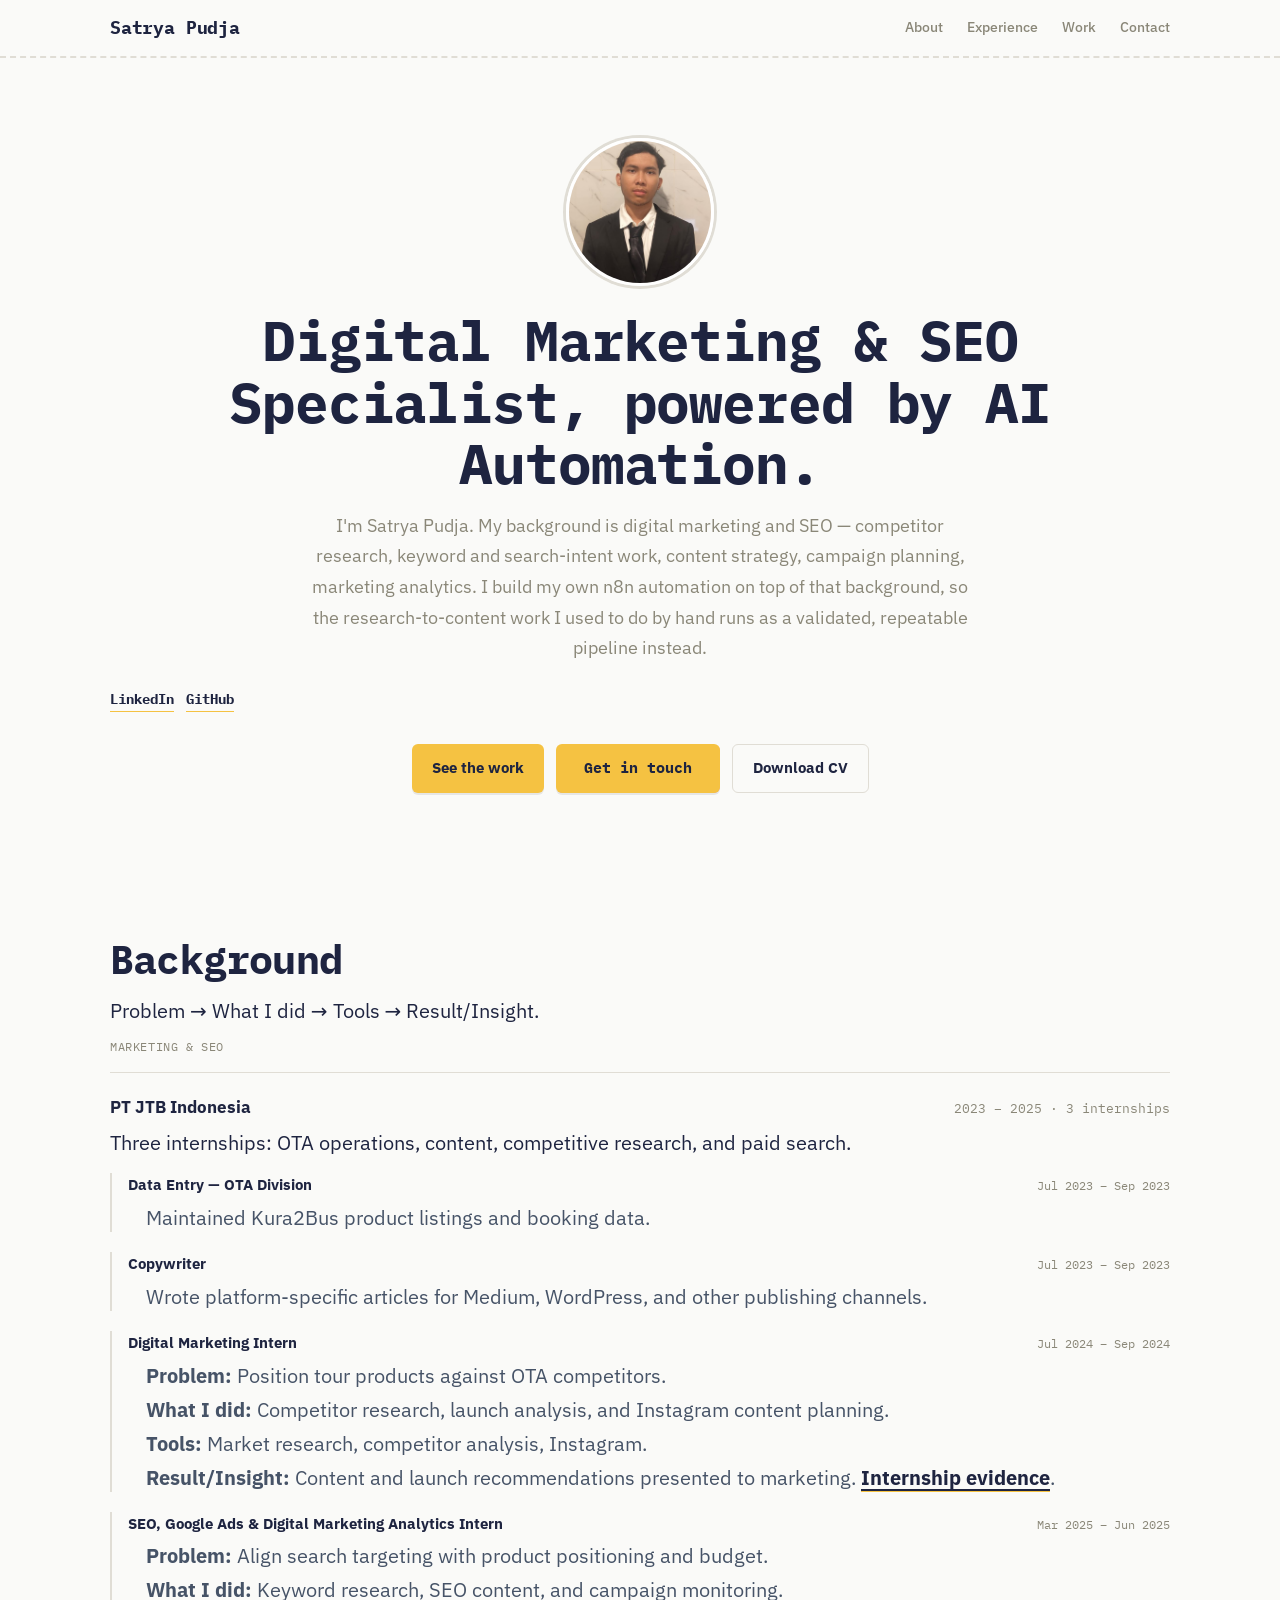
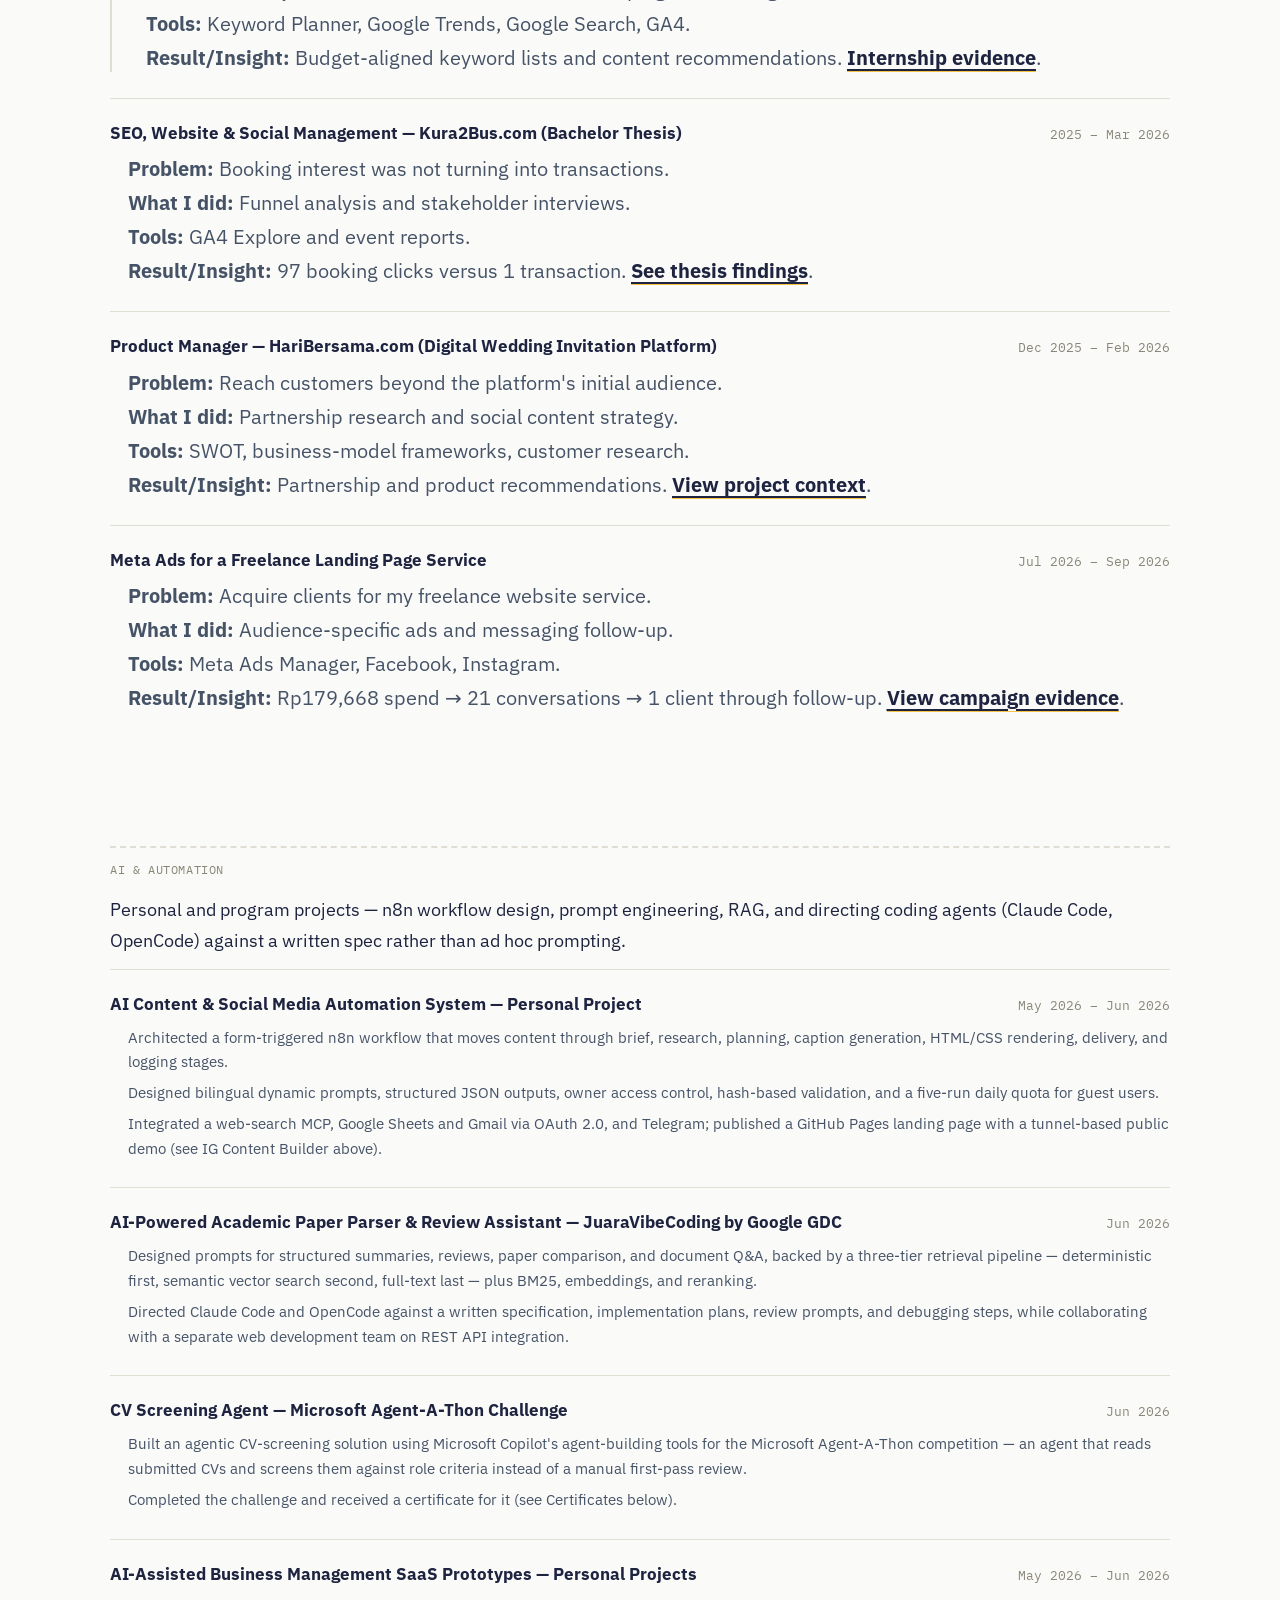
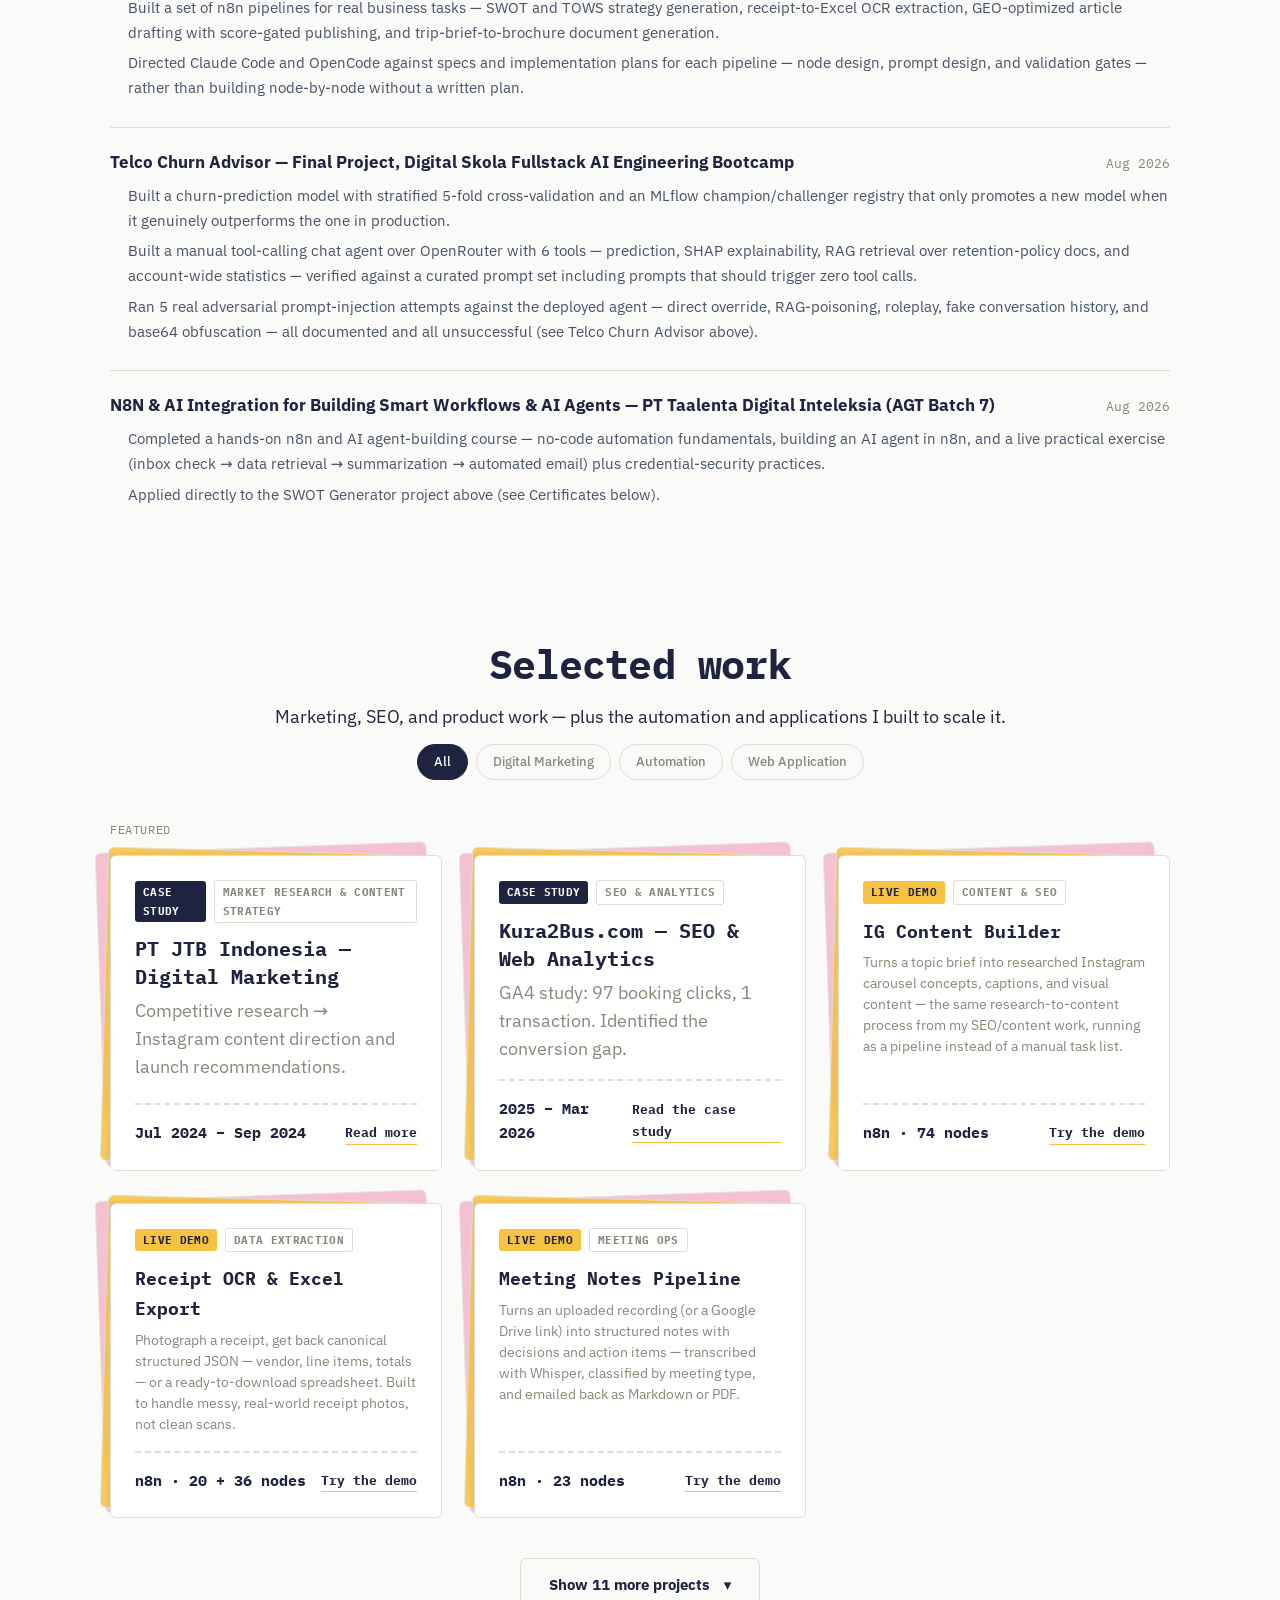
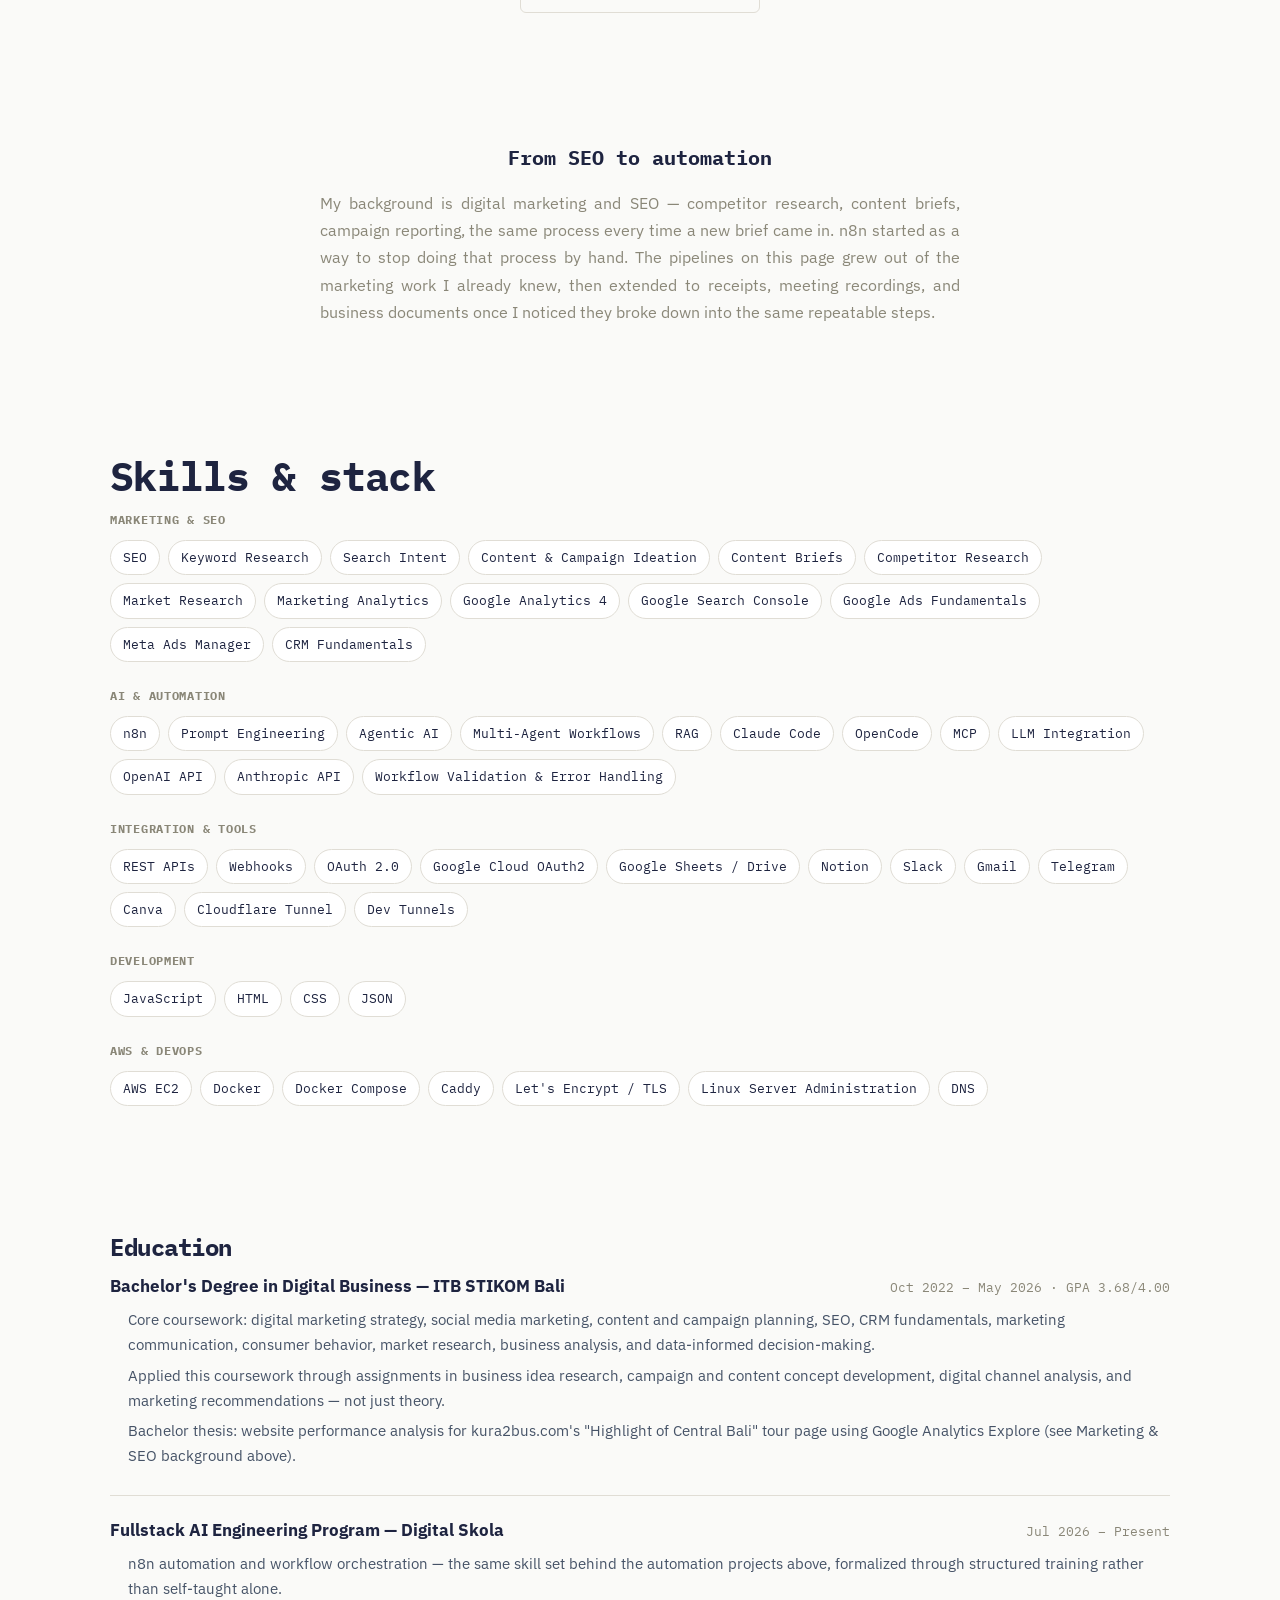
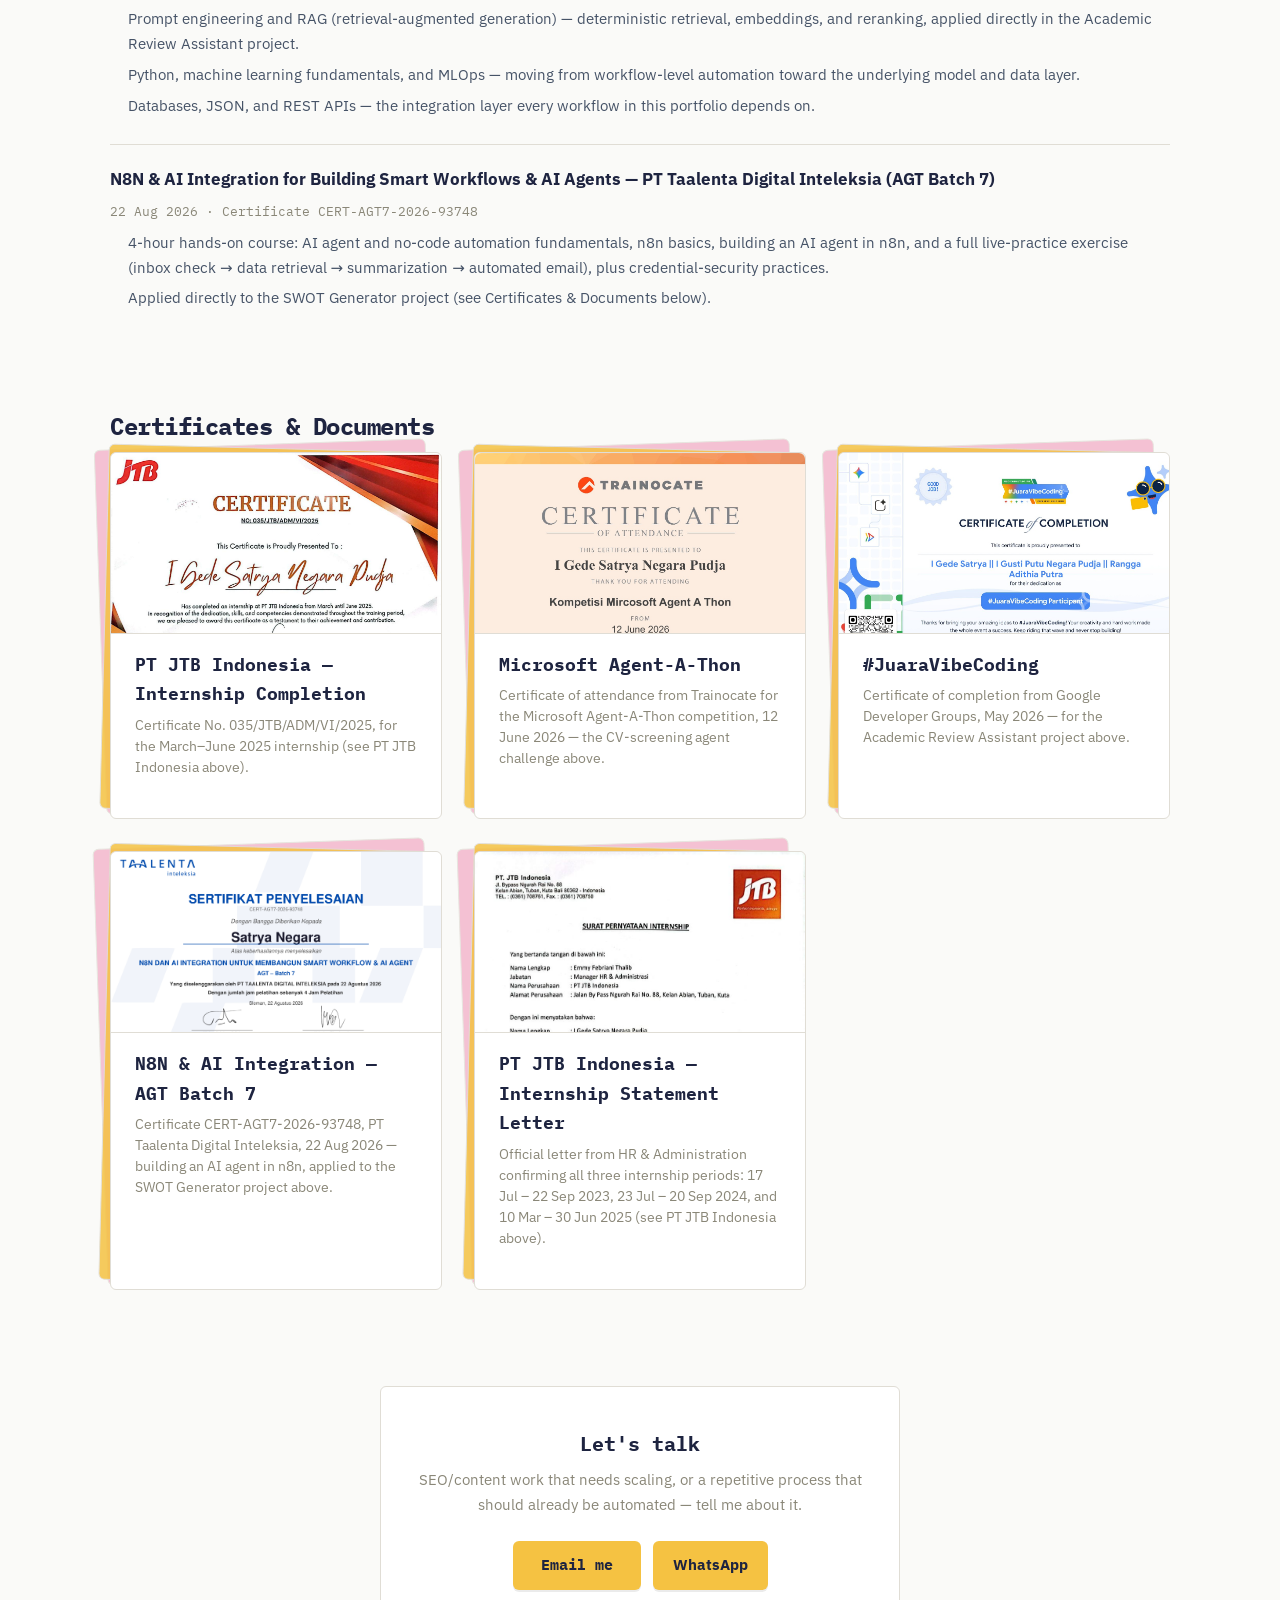
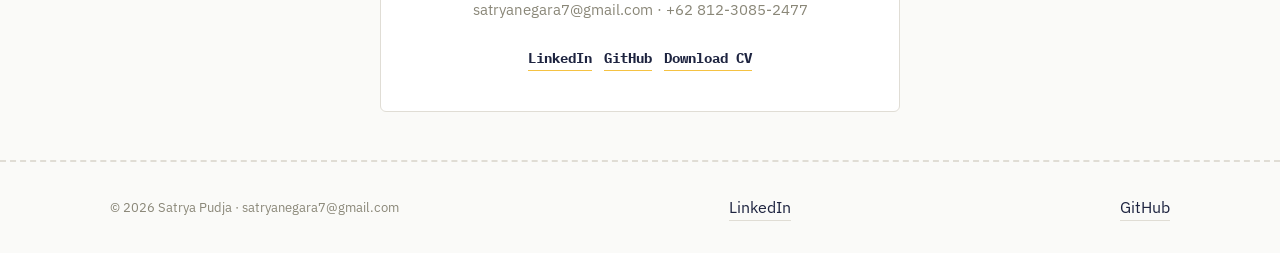
==== commit 7464ec7a: "Simplify digital marketing case studies with larger typography" ====
--- a/index.html
+++ b/index.html
@@ -7,6 +7,7 @@
   <title>Satrya Pudja — Digital Marketing & SEO Specialist, powered by AI Automation</title>
   <link rel="icon" href="assets/img/favicon.svg" type="image/svg+xml">
   <link rel="stylesheet" href="assets/css/style.css?v=99fb1fe">
+  <link rel="stylesheet" href="assets/css/marketing.css">
   <script defer src="assets/js/main.js?v=99fb1fe"></script>
   <script type="application/ld+json">
   {
@@ -99,7 +100,7 @@
   <section class="section" id="experience">
     <div class="container">
       <h2 class="display display-md mb-2">Background</h2>
-      <p class="body-lg mb-3">Marketing and SEO work, and the automation I built to scale it. Client details and analytics figures stay confidential where the engagement requires it — the entries below describe the actual scope of work, not invented numbers.</p>
+      <p class="body-lg text-xl! mb-3">Problem → What I did → Tools → Result/Insight.</p>
       <p class="mono-label text-carbon mb-2">Marketing &amp; SEO</p>
 
       <div class="experience-item">
@@ -107,7 +108,7 @@
           <span class="experience-role">PT JTB Indonesia</span>
           <span class="experience-meta">2023 – 2025 · 3 internships</span>
         </div>
-        <p class="body-lg mb-2" style="color:#465367;font-size:0.9375rem;">Brought back across three separate internship periods over two years (per internship statement letter, PT JTB Indonesia HR &amp; Administration), working on the company's Kura2Bus OTA (Online Travel Agent) product — starting from ground-level data entry and growing into competitive research, content, and paid search.</p>
+        <p class="body-lg text-xl! mb-2">Three internships: OTA operations, content, competitive research, and paid search.</p>
 
         <div class="sub-role">
           <div class="sub-role-head">
@@ -115,8 +116,7 @@
             <span class="sub-role-meta">Jul 2023 – Sep 2023</span>
           </div>
           <ul>
-            <li>Entered and maintained OTA product and booking data for Kura2Bus, keeping listings accurate for the channels that depended on that data.</li>
-            <li>First hands-on exposure to how a tour operator's OTA data is actually structured and maintained — ground-level context that carried into the competitive research and paid-search work in the later internships below.</li>
+            <li class="text-xl!">Maintained Kura2Bus product listings and booking data.</li>
           </ul>
         </div>
 
@@ -126,8 +126,7 @@
             <span class="sub-role-meta">Jul 2023 – Sep 2023</span>
           </div>
           <ul>
-            <li>Wrote articles about the Kura2Bus OTA product for publication beyond the company's own site — Medium, WordPress, and other article-distribution platforms — as a deliberate multi-channel SEO play, not single-source blog content.</li>
-            <li>Wrote for each platform's own editorial and audience expectations rather than syndicating one identical piece everywhere, so the SEO value came from genuinely distinct content, not duplicated text.</li>
+            <li class="text-xl!">Wrote platform-specific articles for Medium, WordPress, and other publishing channels.</li>
           </ul>
         </div>
 
@@ -136,11 +135,11 @@
             <span class="sub-role-title">Digital Marketing Intern</span>
             <span class="sub-role-meta">Jul 2024 – Sep 2024</span>
           </div>
-          <ul>
-            <li>Ran competitive research on OTA players — how they positioned themselves, what they offered, and where their content strategy was strong or exploitable — before any content or campaign work started, not as an afterthought.</li>
-            <li>Designed the Instagram content strategy from that research: content pillars and direction built around what the competitive analysis actually found, not a generic posting calendar.</li>
-            <li>Conducted market analysis to support a new product launch — sizing the opportunity and identifying the audience it needed to reach, then translating that into concrete go-to-market input for the team.</li>
-            <li>Presented findings and recommendations directly to the marketing team, moving research from a document into decisions the team could act on.</li>
+          <ul class="space-y-3 [&_li]:text-xl!">
+            <li><strong>Problem:</strong> Position tour products against OTA competitors.</li>
+            <li><strong>What I did:</strong> Competitor research, launch analysis, and Instagram content planning.</li>
+            <li><strong>Tools:</strong> Market research, competitor analysis, Instagram.</li>
+            <li><strong>Result/Insight:</strong> Content and launch recommendations presented to marketing. <a href="assets/img/certificates/pt-jtb-internship-statement-letter.jpg" target="_blank" rel="noopener" class="underline underline-offset-4">Internship evidence</a>.</li>
           </ul>
         </div>
 
@@ -149,13 +148,11 @@
             <span class="sub-role-title">SEO, Google Ads &amp; Digital Marketing Analytics Intern</span>
             <span class="sub-role-meta">Mar 2025 – Jun 2025</span>
           </div>
-          <ul>
-            <li>Conducted competitor, market, and business-opportunity research to identify industry trends, content directions, and positioning opportunities.</li>
-            <li>Researched keywords using Google Keyword Planner, Google Trends, and Google Search — narrowing candidates to what actually fit the budget allocation and the product's positioning, not just raw search volume.</li>
-            <li>Built keyword lists for Google Ads campaigns directly from that research, turning budget and positioning constraints into an actual bidding plan rather than a generic keyword dump.</li>
-            <li>Monitored ad and website performance in Google Analytics 4 — traffic, acquisition channels, and user behavior — to see what the campaigns were actually doing, not just what they were spending.</li>
-            <li>Created AI-assisted SEO articles and blog content based on keyword research, search intent, and marketing objectives.</li>
-            <li>Summarized research and analytics findings into practical recommendations for content, SEO, advertising, and business development.</li>
+          <ul class="space-y-3 [&_li]:text-xl!">
+            <li><strong>Problem:</strong> Align search targeting with product positioning and budget.</li>
+            <li><strong>What I did:</strong> Keyword research, SEO content, and campaign monitoring.</li>
+            <li><strong>Tools:</strong> Keyword Planner, Google Trends, Google Search, GA4.</li>
+            <li><strong>Result/Insight:</strong> Budget-aligned keyword lists and content recommendations. <a href="assets/img/certificates/pt-jtb-internship-statement-letter.jpg" target="_blank" rel="noopener" class="underline underline-offset-4">Internship evidence</a>.</li>
           </ul>
         </div>
       </div>
@@ -165,11 +162,11 @@
           <span class="experience-role">SEO, Website &amp; Social Management — Kura2Bus.com (Bachelor Thesis)</span>
           <span class="experience-meta">2025 – Mar 2026</span>
         </div>
-        <ul>
-          <li>Managed Google Analytics tracking and performance monitoring since 2025 for the <a href="https://kura2bus.com/tours/highlight-of-central-bali" target="_blank" rel="noopener">"Highlight of Central Bali" tour page</a> — active users, geographic distribution, source/medium, and traffic channels.</li>
-          <li>Managed SEO and content for kura2bus.com and the @kurakurabus Instagram account as part of the site's digital marketing.</li>
-          <li>Conducted stakeholder interviews to understand the company's SEO, content, advertising, and digital marketing strategy.</li>
-          <li>Developed recommendations for SEO improvement, content optimization, geographic targeting, and channel prioritization, while keeping company analytics data confidential.</li>
+        <ul class="space-y-3 [&_li]:text-xl!">
+          <li><strong>Problem:</strong> Booking interest was not turning into transactions.</li>
+          <li><strong>What I did:</strong> Funnel analysis and stakeholder interviews.</li>
+          <li><strong>Tools:</strong> GA4 Explore and event reports.</li>
+          <li><strong>Result/Insight:</strong> 97 booking clicks versus 1 transaction. <a href="kura2bus-site/" class="underline underline-offset-4">See thesis findings</a>.</li>
         </ul>
       </div>
 
@@ -178,11 +175,11 @@
           <span class="experience-role">Product Manager — HariBersama.com (Digital Wedding Invitation Platform)</span>
           <span class="experience-meta">Dec 2025 – Feb 2026</span>
         </div>
-        <ul>
-          <li>Conducted B2B market research to identify partnership opportunities for expanding the platform's market reach.</li>
-          <li>Developed business strategy using SWOT analysis and business-model frameworks.</li>
-          <li>Designed social media marketing strategy — audience identification, content direction, and channel positioning.</li>
-          <li>Researched customer and market needs to inform feature and service recommendations.</li>
+        <ul class="space-y-3 [&_li]:text-xl!">
+          <li><strong>Problem:</strong> Reach customers beyond the platform's initial audience.</li>
+          <li><strong>What I did:</strong> Partnership research and social content strategy.</li>
+          <li><strong>Tools:</strong> SWOT, business-model frameworks, customer research.</li>
+          <li><strong>Result/Insight:</strong> Partnership and product recommendations. <a href="haribersama-site/" class="underline underline-offset-4">View project context</a>.</li>
         </ul>
       </div>
 
@@ -191,11 +188,11 @@
           <span class="experience-role">Meta Ads for a Freelance Landing Page Service</span>
           <span class="experience-meta">Jul 2026 – Sep 2026</span>
         </div>
-        <ul>
-          <li>Sold landing page building as a freelance service to two different local buyers: individual tour guides in Bali and small local service businesses like AC installation, and ran them as two separate campaigns instead of one generic ad for everyone.</li>
-          <li>Scoped the tour guide campaign to Bali only and gave it a bigger budget, since that's where the real buyers are and a smaller area is worth spending more per person to reach well.</li>
-          <li>Scoped the local service business campaign to all of Indonesia with a smaller budget, since businesses like that exist in every city and the point was finding where demand actually showed up before spending more.</li>
-          <li>Wrote different ad copy for each audience, watched Meta Ads Manager for actual engagement rather than reach alone, and replaced creative that stopped pulling its weight instead of tweaking it indefinitely.</li>
+        <ul class="space-y-3 [&_li]:text-xl!">
+          <li><strong>Problem:</strong> Acquire clients for my freelance website service.</li>
+          <li><strong>What I did:</strong> Audience-specific ads and messaging follow-up.</li>
+          <li><strong>Tools:</strong> Meta Ads Manager, Facebook, Instagram.</li>
+          <li><strong>Result/Insight:</strong> Rp179,668 spend → 21 conversations → 1 client through follow-up. <a href="meta-ads-site/" class="underline underline-offset-4">View campaign evidence</a>.</li>
         </ul>
       </div>
     </div>
@@ -297,8 +294,8 @@
               <span class="badge badge-paid">Case study</span>
               <span class="badge badge-tag">Market Research &amp; Content Strategy</span>
             </div>
-            <h3 class="note-card-title">PT JTB Indonesia — Digital Marketing</h3>
-            <p class="note-card-desc">Went head-to-head with OTA competitors before a single post went out — competitive research into how they positioned and won, an Instagram content strategy built directly on what that research found, and market analysis that shaped a new product launch. Strategy first, content second, in that order.</p>
+            <h3 class="note-card-title text-xl!">PT JTB Indonesia — Digital Marketing</h3>
+            <p class="note-card-desc text-lg!">Competitive research → Instagram content direction and launch recommendations.</p>
             <div class="note-card-footer">
               <span class="note-card-price">Jul 2024 – Sep 2024</span>
               <a href="#experience" class="note-card-link">Read more</a>
@@ -312,8 +309,8 @@
               <span class="badge badge-paid">Case study</span>
               <span class="badge badge-tag">SEO &amp; Analytics</span>
             </div>
-            <h3 class="note-card-title">Kura2Bus.com — SEO &amp; Web Analytics</h3>
-            <p class="note-card-desc">Managed SEO and Google Analytics performance monitoring for kura2bus.com and its @kurakurabus Instagram — including the "Highlight of Central Bali" tour page, the subject of my bachelor thesis: 97 booking clicks, 1 completed transaction, and why.</p>
+            <h3 class="note-card-title text-xl!">Kura2Bus.com — SEO &amp; Web Analytics</h3>
+            <p class="note-card-desc text-lg!">GA4 study: 97 booking clicks, 1 transaction. Identified the conversion gap.</p>
             <div class="note-card-footer">
               <span class="note-card-price">2025 – Mar 2026</span>
               <a href="kura2bus-site/" class="note-card-link">Read the case study</a>
@@ -372,8 +369,8 @@
               <span class="badge badge-paid">Case study</span>
               <span class="badge badge-tag">Google Ads &amp; SEO</span>
             </div>
-            <h3 class="note-card-title">PT JTB Indonesia — Google Ads Specialist</h3>
-            <p class="note-card-desc">Turned Google Keyword Planner, Google Trends, and Google Search research into keyword lists that actually matched the budget and the product's positioning — not the highest-volume keywords, the right ones — then tracked what those campaigns actually did in Google Analytics 4.</p>
+            <h3 class="note-card-title text-xl!">PT JTB Indonesia — Google Ads Specialist</h3>
+            <p class="note-card-desc text-lg!">Search research → budget-aligned keywords, SEO content, and GA4 monitoring.</p>
             <div class="note-card-footer">
               <span class="note-card-price">Mar 2025 – Jun 2025</span>
               <a href="#experience" class="note-card-link">Read more</a>
@@ -387,8 +384,8 @@
               <span class="badge badge-paid">Case study</span>
               <span class="badge badge-tag">Product Management</span>
             </div>
-            <h3 class="note-card-title">HariBersama.com — Product Manager</h3>
-            <p class="note-card-desc">Led product strategy for a digital wedding invitation platform — B2B partnership research, SWOT-based business strategy, and social media marketing direction, translated into concrete feature and service recommendations.</p>
+            <h3 class="note-card-title text-xl!">HariBersama.com — Product Manager</h3>
+            <p class="note-card-desc text-lg!">Partnership research + SWOT → social content and product recommendations.</p>
             <div class="note-card-footer">
               <span class="note-card-price">Dec 2025 – Feb 2026</span>
               <a href="haribersama-site/" class="note-card-link">Read the case study</a>
@@ -522,8 +519,8 @@
               <span class="badge badge-paid">Case study</span>
               <span class="badge badge-tag">Meta Ads</span>
             </div>
-            <h3 class="note-card-title">Meta Ads for a Freelance Landing Page Service</h3>
-            <p class="note-card-desc">Sold landing pages to two different local buyers, Bali tour guides and service businesses like AC installation, and ran them as two separate campaigns with different scope and budget instead of one ad for everyone.</p>
+            <h3 class="note-card-title text-xl!">Meta Ads for a Freelance Landing Page Service</h3>
+            <p class="note-card-desc text-lg!">Rp179,668 spend → 21 conversations → 1 client through follow-up. Screenshots included.</p>
             <div class="note-card-footer">
               <span class="note-card-price">Jul 2026 – Sep 2026</span>
               <a href="meta-ads-site/" class="note-card-link">Read the case study</a>
--- a/assets/css/marketing.css
+++ b/assets/css/marketing.css
@@ -0,0 +1,2 @@
+/*! tailwindcss v4.1.18 | MIT License | https://tailwindcss.com */
+@layer properties{@supports (((-webkit-hyphens:none)) and (not (margin-trim:inline))) or ((-moz-orient:inline) and (not (color:rgb(from red r g b)))){*,:before,:after,::backdrop{--tw-space-y-reverse:0;--tw-border-style:solid;--tw-font-weight:initial;--tw-outline-style:solid}}}@layer theme{:root,:host{--spacing:.25rem;--text-lg:1.125rem;--text-lg--line-height:calc(1.75/1.125);--text-xl:1.25rem;--text-xl--line-height:calc(1.75/1.25);--text-2xl:1.5rem;--text-2xl--line-height:calc(2/1.5);--text-3xl:1.875rem;--text-3xl--line-height:calc(2.25/1.875);--text-4xl:2.25rem;--text-4xl--line-height:calc(2.5/2.25);--text-5xl:3rem;--text-5xl--line-height:1;--font-weight-bold:700;--radius-md:.375rem}}.mt-2{margin-top:calc(var(--spacing)*2)}.mt-3{margin-top:calc(var(--spacing)*3)}.mt-4{margin-top:calc(var(--spacing)*4)}.mt-6{margin-top:calc(var(--spacing)*6)}.mb-3{margin-bottom:calc(var(--spacing)*3)}.mb-4{margin-bottom:calc(var(--spacing)*4)}.block{display:block}.grid{display:grid}.h-auto{height:auto}.w-full{width:100%}.gap-4{gap:calc(var(--spacing)*4)}.gap-6{gap:calc(var(--spacing)*6)}:where(.space-y-3>:not(:last-child)){--tw-space-y-reverse:0;margin-block-start:calc(calc(var(--spacing)*3)*var(--tw-space-y-reverse));margin-block-end:calc(calc(var(--spacing)*3)*calc(1 - var(--tw-space-y-reverse)))}.overflow-hidden{overflow:hidden}.rounded-md{border-radius:var(--radius-md)}.border{border-style:var(--tw-border-style);border-width:1px}.border-\[var\(--border\)\]{border-color:var(--border)}.bg-\[var\(--duplicate-yellow\)\]{background-color:var(--duplicate-yellow)}.bg-\[var\(--surface\)\]{background-color:var(--surface)}.p-5{padding:calc(var(--spacing)*5)}.px-0\!{padding-inline:calc(var(--spacing)*0)!important}.py-8\!{padding-block:calc(var(--spacing)*8)!important}.py-10\!{padding-block:calc(var(--spacing)*10)!important}.text-2xl\!{font-size:var(--text-2xl)!important;line-height:var(--tw-leading,var(--text-2xl--line-height))!important}.text-3xl\!{font-size:var(--text-3xl)!important;line-height:var(--tw-leading,var(--text-3xl--line-height))!important}.text-4xl\!{font-size:var(--text-4xl)!important;line-height:var(--tw-leading,var(--text-4xl--line-height))!important}.text-lg\!{font-size:var(--text-lg)!important;line-height:var(--tw-leading,var(--text-lg--line-height))!important}.text-xl\!{font-size:var(--text-xl)!important;line-height:var(--tw-leading,var(--text-xl--line-height))!important}.font-bold{--tw-font-weight:var(--font-weight-bold);font-weight:var(--font-weight-bold)}.underline{text-decoration-line:underline}.underline-offset-4{text-underline-offset:4px}@media (hover:hover){.hover\:opacity-90:hover{opacity:.9}}.focus-visible\:outline-2:focus-visible{outline-style:var(--tw-outline-style);outline-width:2px}.focus-visible\:outline-offset-4:focus-visible{outline-offset:4px}.active\:opacity-80:active{opacity:.8}@media (min-width:48rem){.md\:grid-cols-2{grid-template-columns:repeat(2,minmax(0,1fr))}.md\:grid-cols-3{grid-template-columns:repeat(3,minmax(0,1fr))}.md\:py-14\!{padding-block:calc(var(--spacing)*14)!important}.md\:text-2xl\!{font-size:var(--text-2xl)!important;line-height:var(--tw-leading,var(--text-2xl--line-height))!important}.md\:text-4xl\!{font-size:var(--text-4xl)!important;line-height:var(--tw-leading,var(--text-4xl--line-height))!important}.md\:text-5xl\!{font-size:var(--text-5xl)!important;line-height:var(--tw-leading,var(--text-5xl--line-height))!important}}.\[\&_li\]\:text-xl\! li{font-size:var(--text-xl)!important;line-height:var(--tw-leading,var(--text-xl--line-height))!important}@property --tw-space-y-reverse{syntax:"*";inherits:false;initial-value:0}@property --tw-border-style{syntax:"*";inherits:false;initial-value:solid}@property --tw-font-weight{syntax:"*";inherits:false}@property --tw-outline-style{syntax:"*";inherits:false;initial-value:solid}
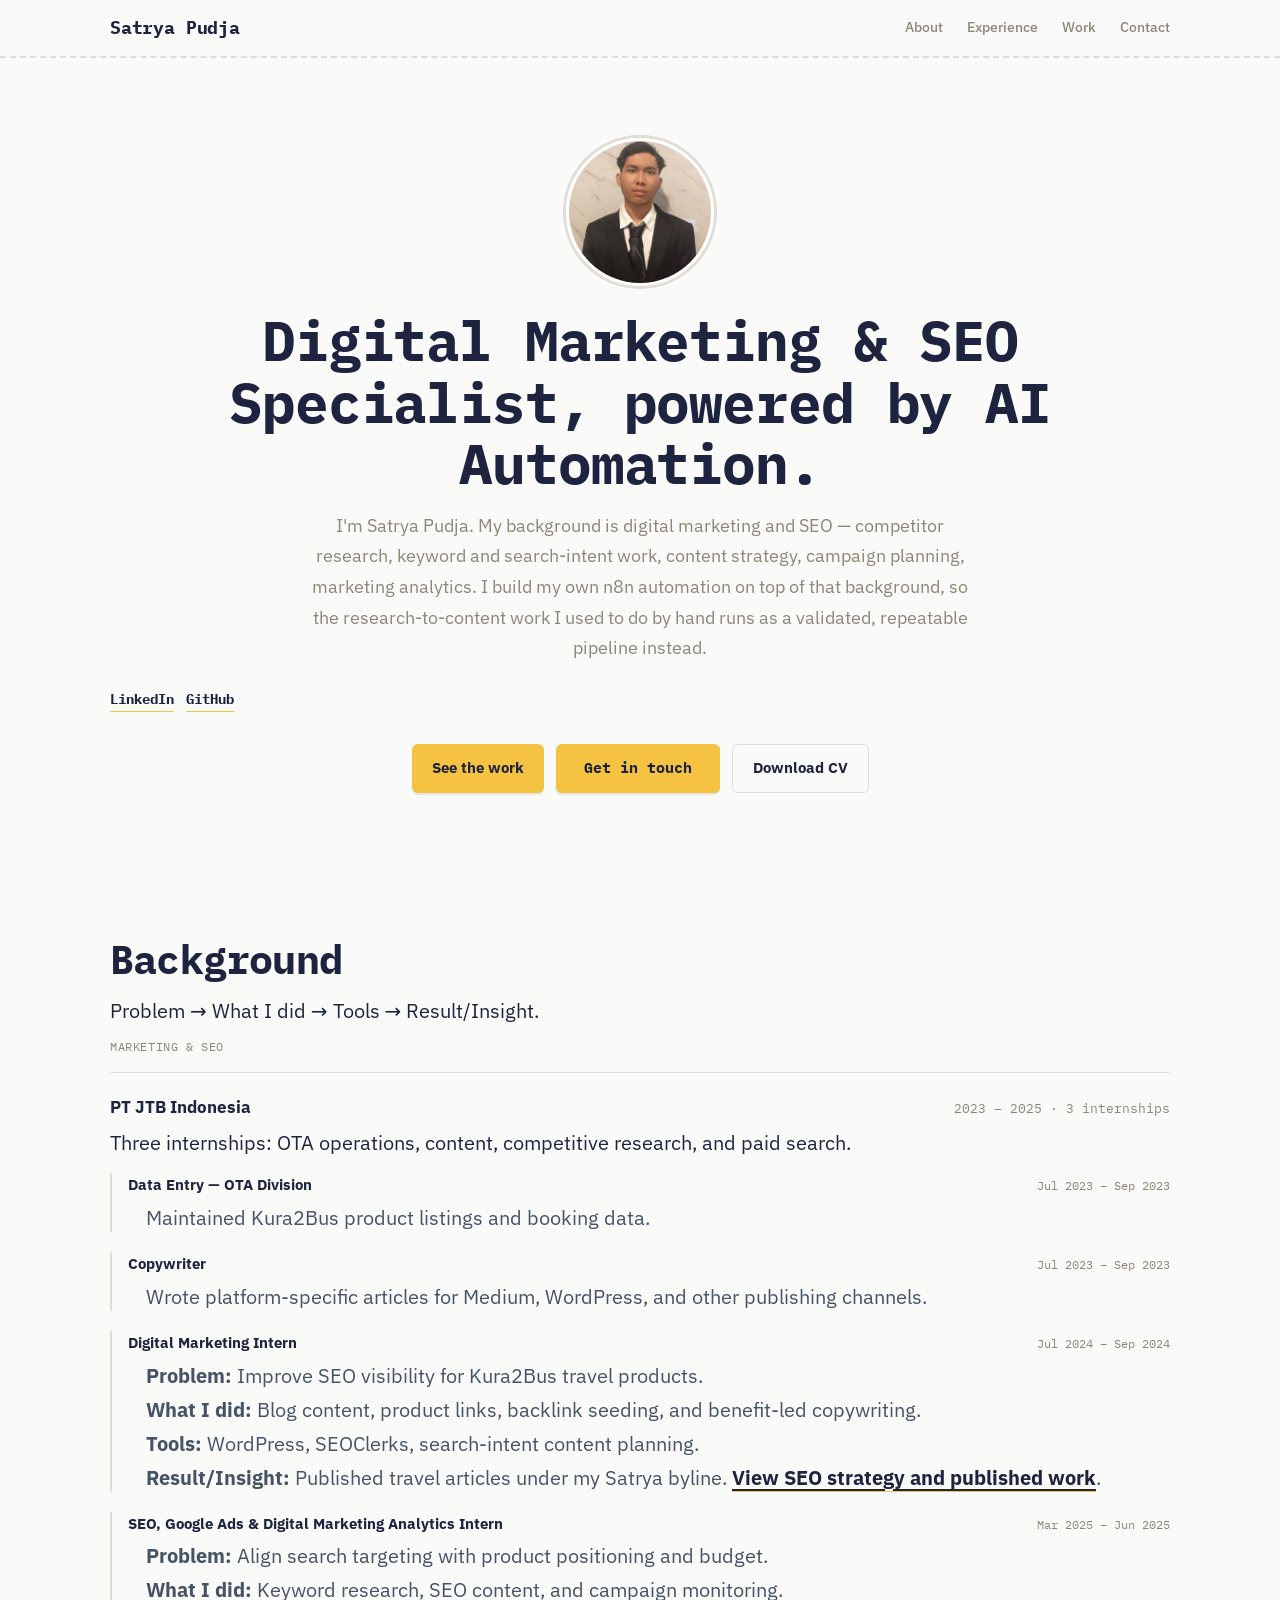
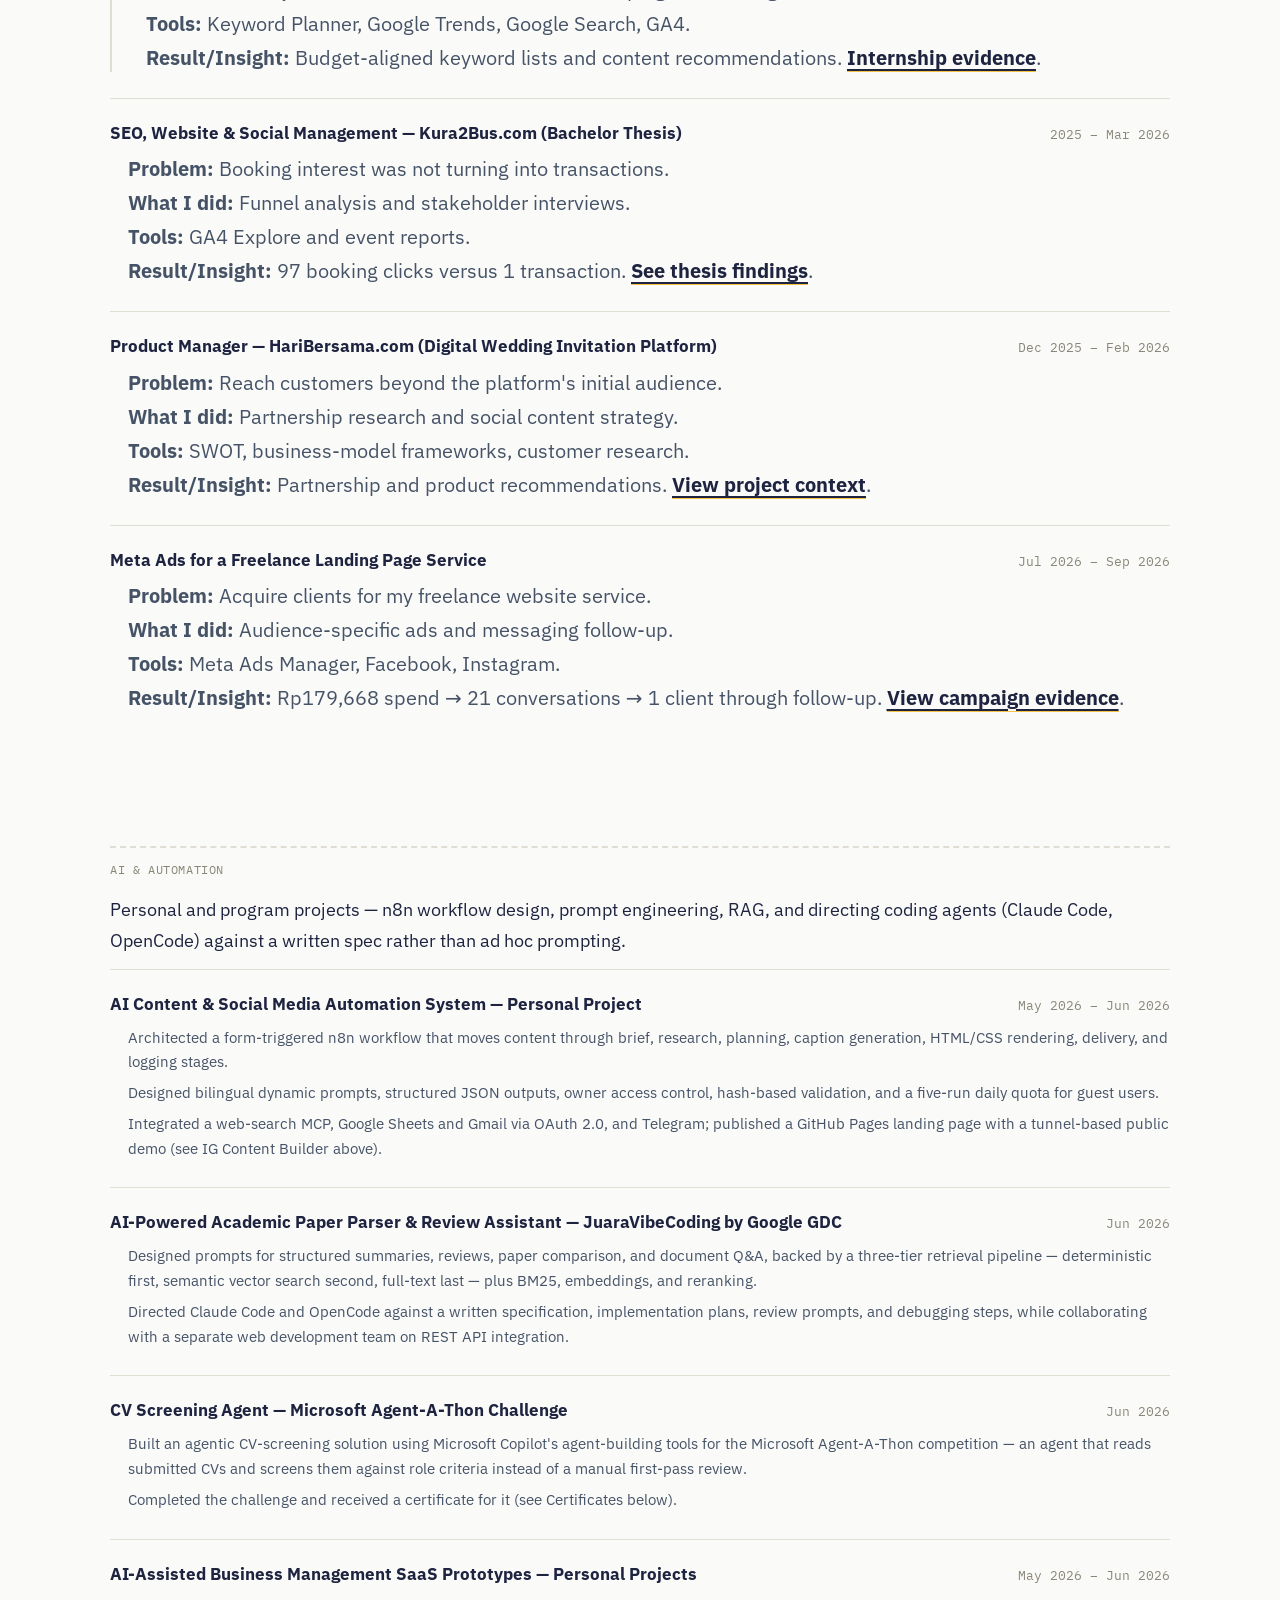
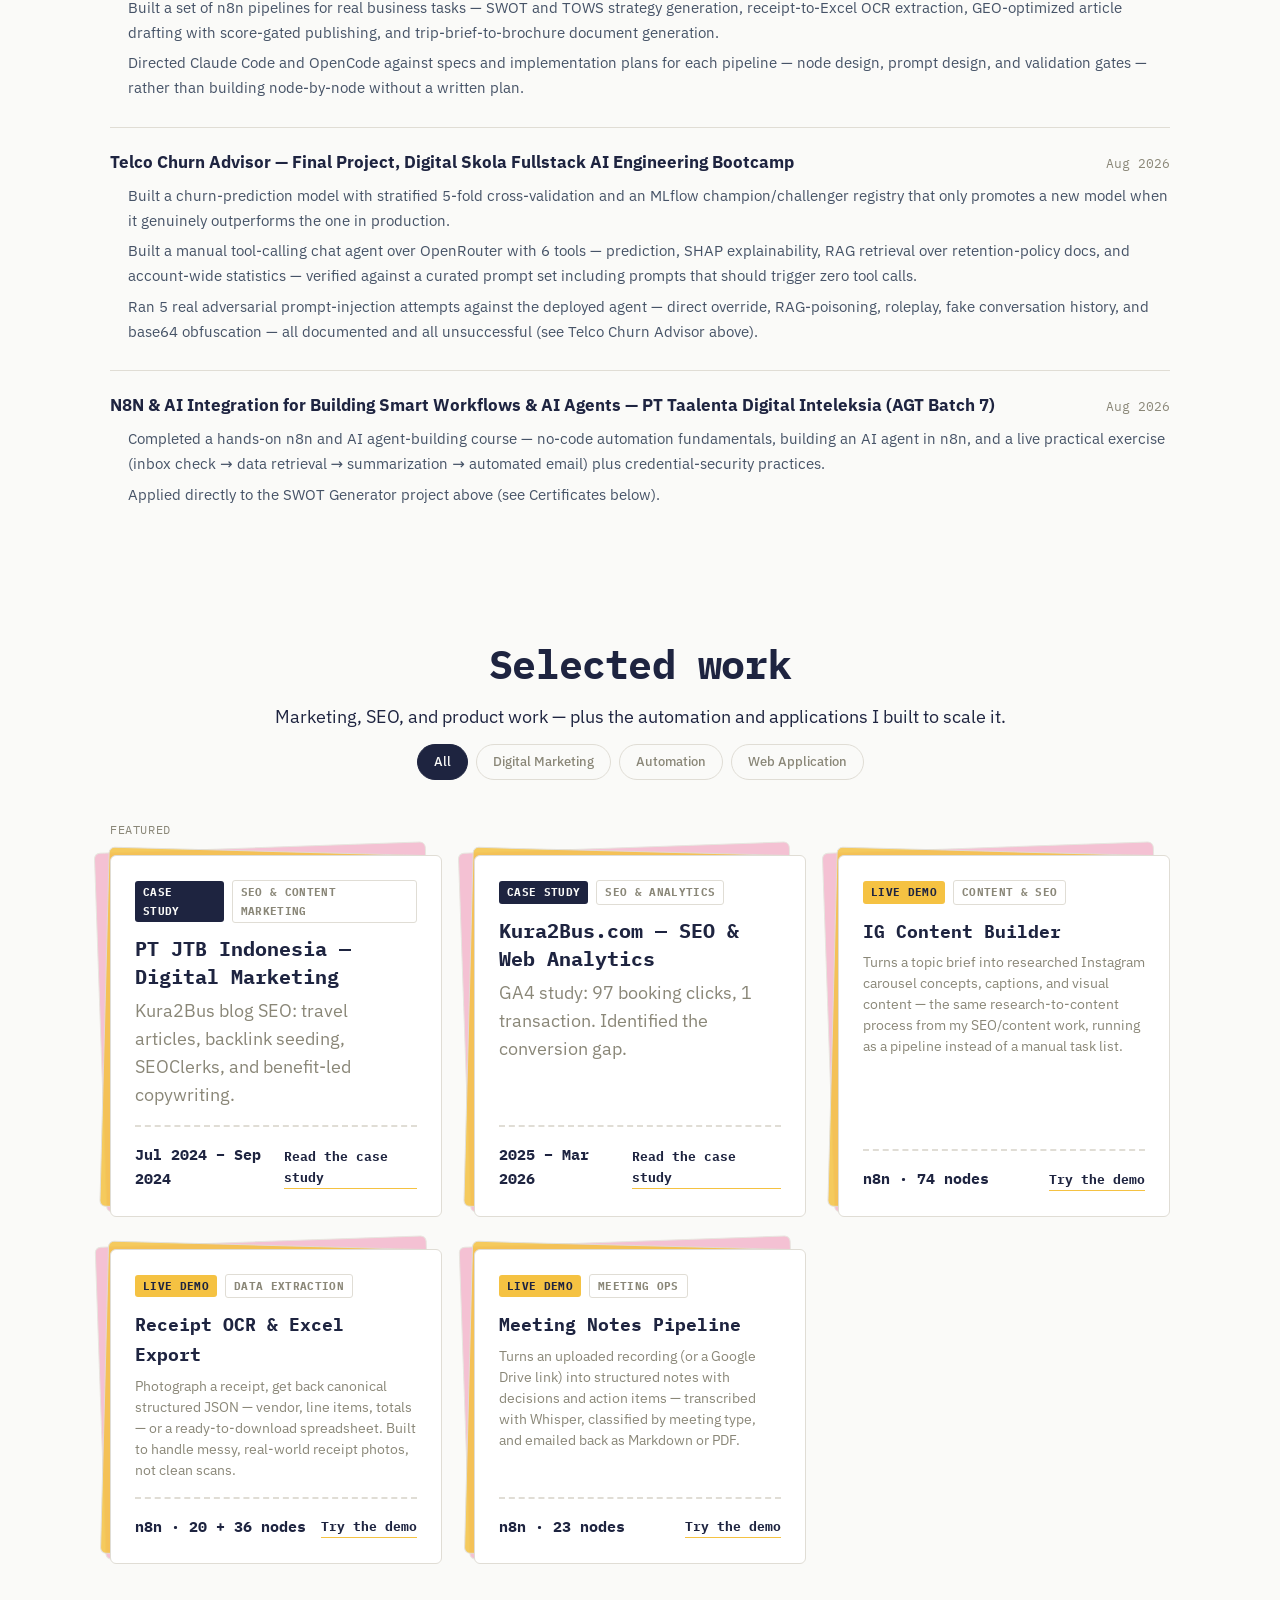
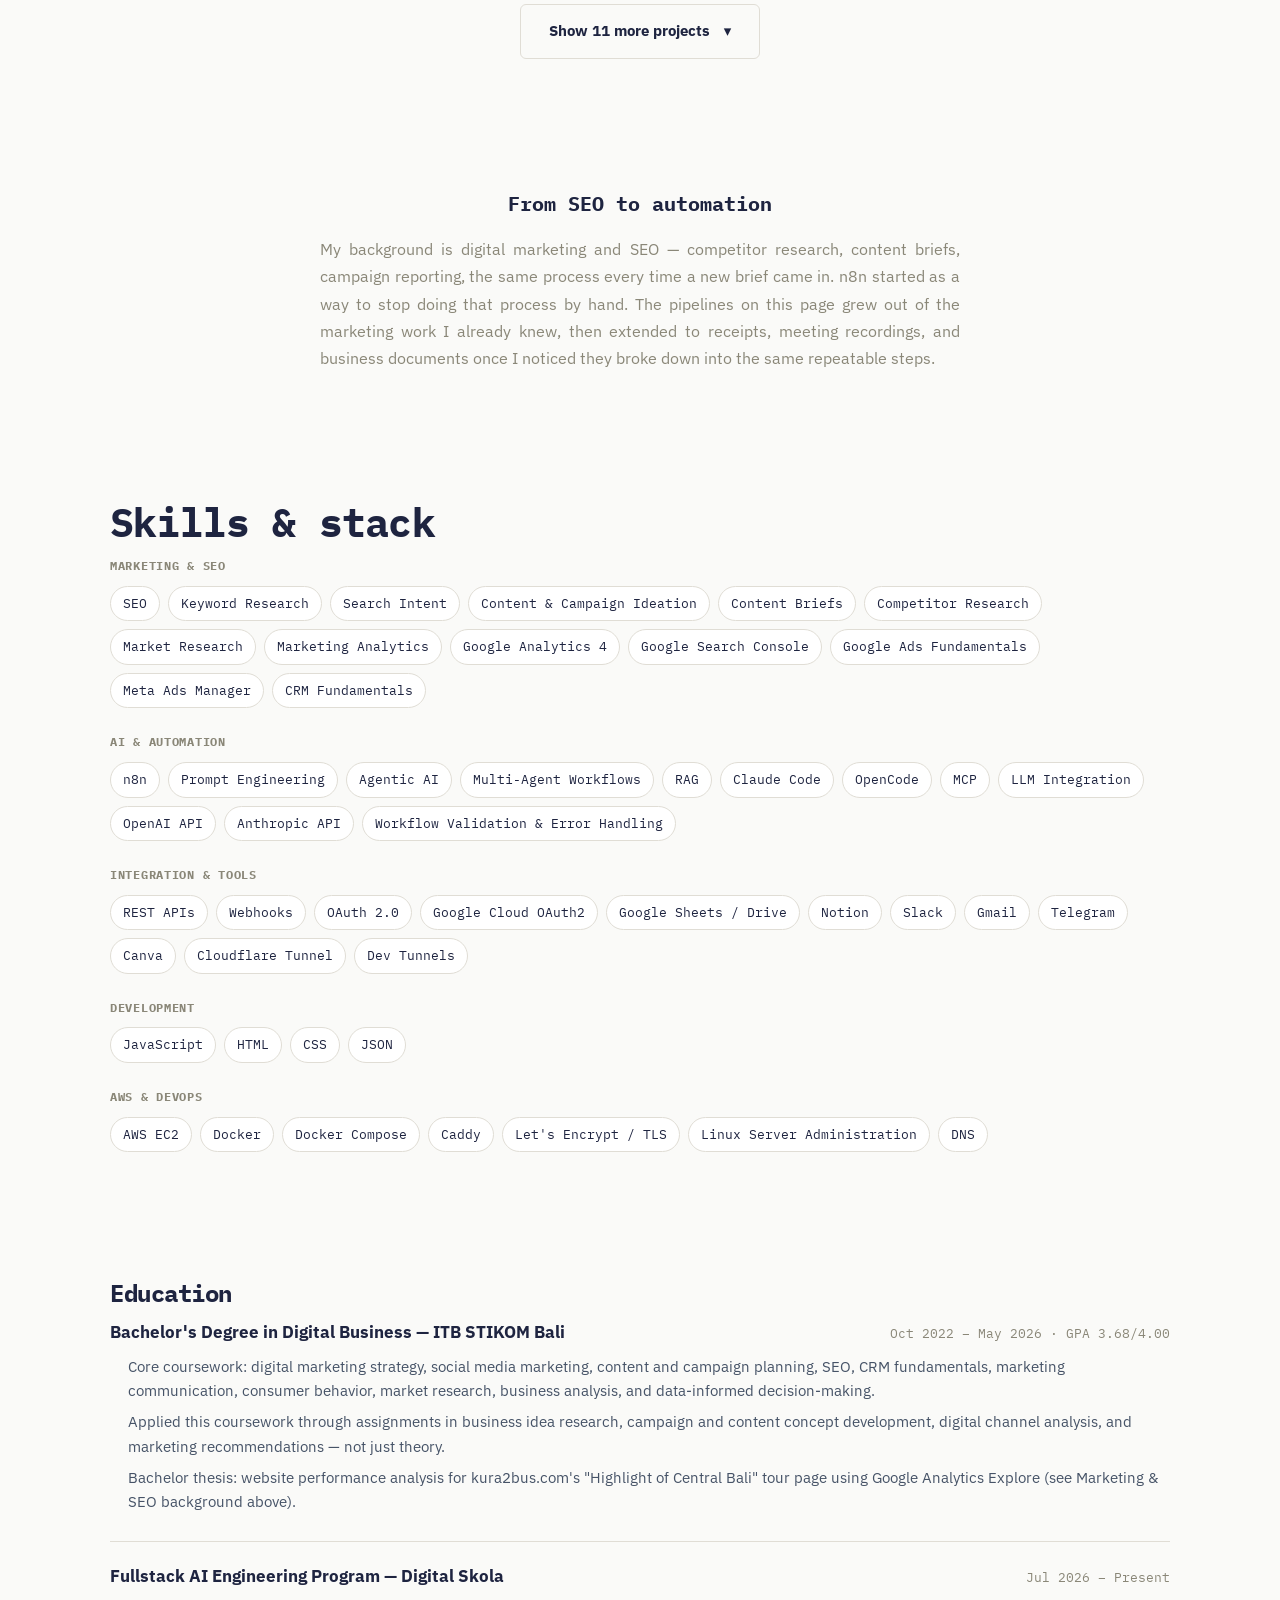
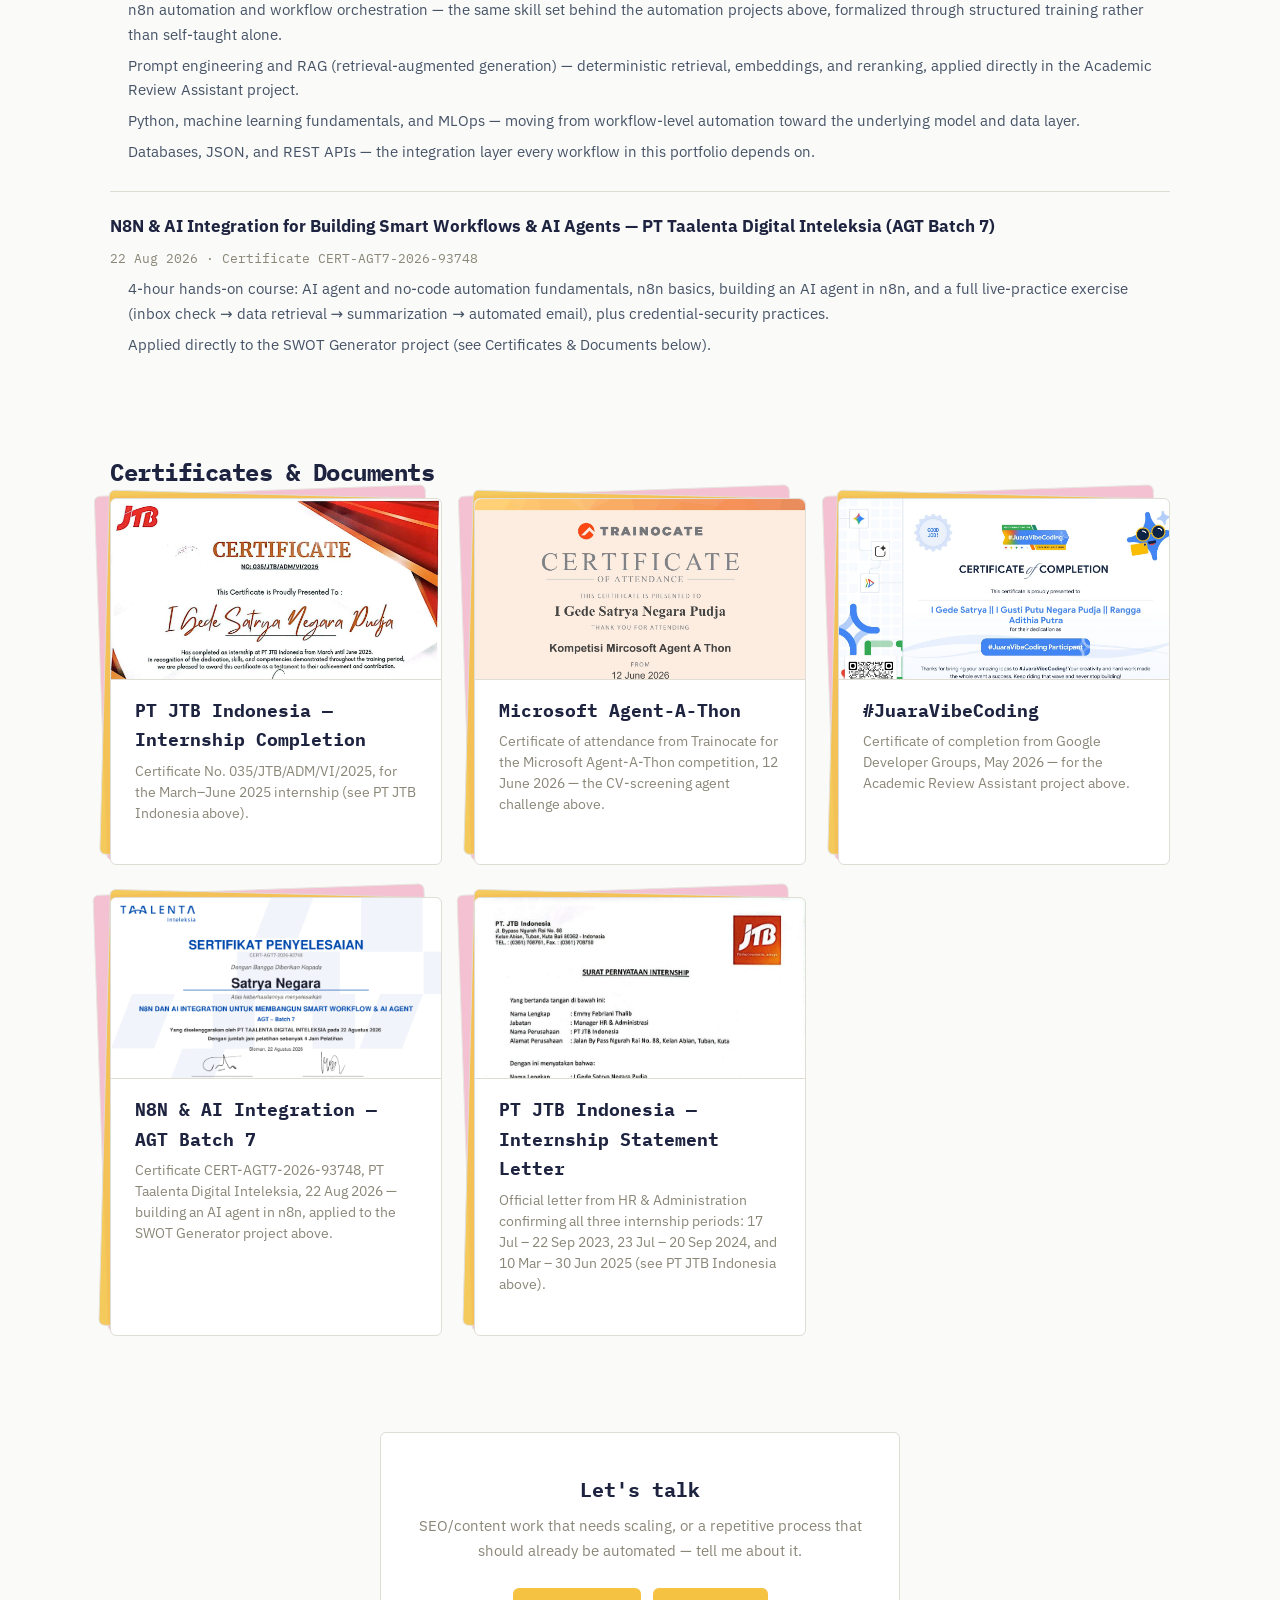
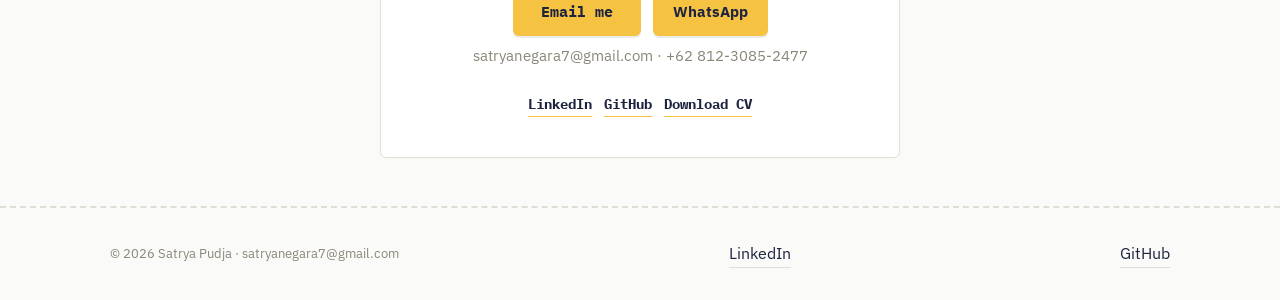
==== commit 86f8bc18: "Add JTB blog SEO case study and published article evidence" ====
--- a/index.html
+++ b/index.html
@@ -136,10 +136,10 @@
             <span class="sub-role-meta">Jul 2024 – Sep 2024</span>
           </div>
           <ul class="space-y-3 [&_li]:text-xl!">
-            <li><strong>Problem:</strong> Position tour products against OTA competitors.</li>
-            <li><strong>What I did:</strong> Competitor research, launch analysis, and Instagram content planning.</li>
-            <li><strong>Tools:</strong> Market research, competitor analysis, Instagram.</li>
-            <li><strong>Result/Insight:</strong> Content and launch recommendations presented to marketing. <a href="assets/img/certificates/pt-jtb-internship-statement-letter.jpg" target="_blank" rel="noopener" class="underline underline-offset-4">Internship evidence</a>.</li>
+            <li><strong>Problem:</strong> Improve SEO visibility for Kura2Bus travel products.</li>
+            <li><strong>What I did:</strong> Blog content, product links, backlink seeding, and benefit-led copywriting.</li>
+            <li><strong>Tools:</strong> WordPress, SEOClerks, search-intent content planning.</li>
+            <li><strong>Result/Insight:</strong> Published travel articles under my Satrya byline. <a href="jtb-marketing-site/" class="underline underline-offset-4">View SEO strategy and published work</a>.</li>
           </ul>
         </div>
 
@@ -292,13 +292,13 @@
           <div class="note-card-inner">
             <div class="note-card-meta">
               <span class="badge badge-paid">Case study</span>
-              <span class="badge badge-tag">Market Research &amp; Content Strategy</span>
+              <span class="badge badge-tag">SEO &amp; Content Marketing</span>
             </div>
             <h3 class="note-card-title text-xl!">PT JTB Indonesia — Digital Marketing</h3>
-            <p class="note-card-desc text-lg!">Competitive research → Instagram content direction and launch recommendations.</p>
+            <p class="note-card-desc text-lg!">Kura2Bus blog SEO: travel articles, backlink seeding, SEOClerks, and benefit-led copywriting.</p>
             <div class="note-card-footer">
               <span class="note-card-price">Jul 2024 – Sep 2024</span>
-              <a href="#experience" class="note-card-link">Read more</a>
+              <a href="jtb-marketing-site/" class="note-card-link">Read the case study</a>
             </div>
           </div>
         </div>
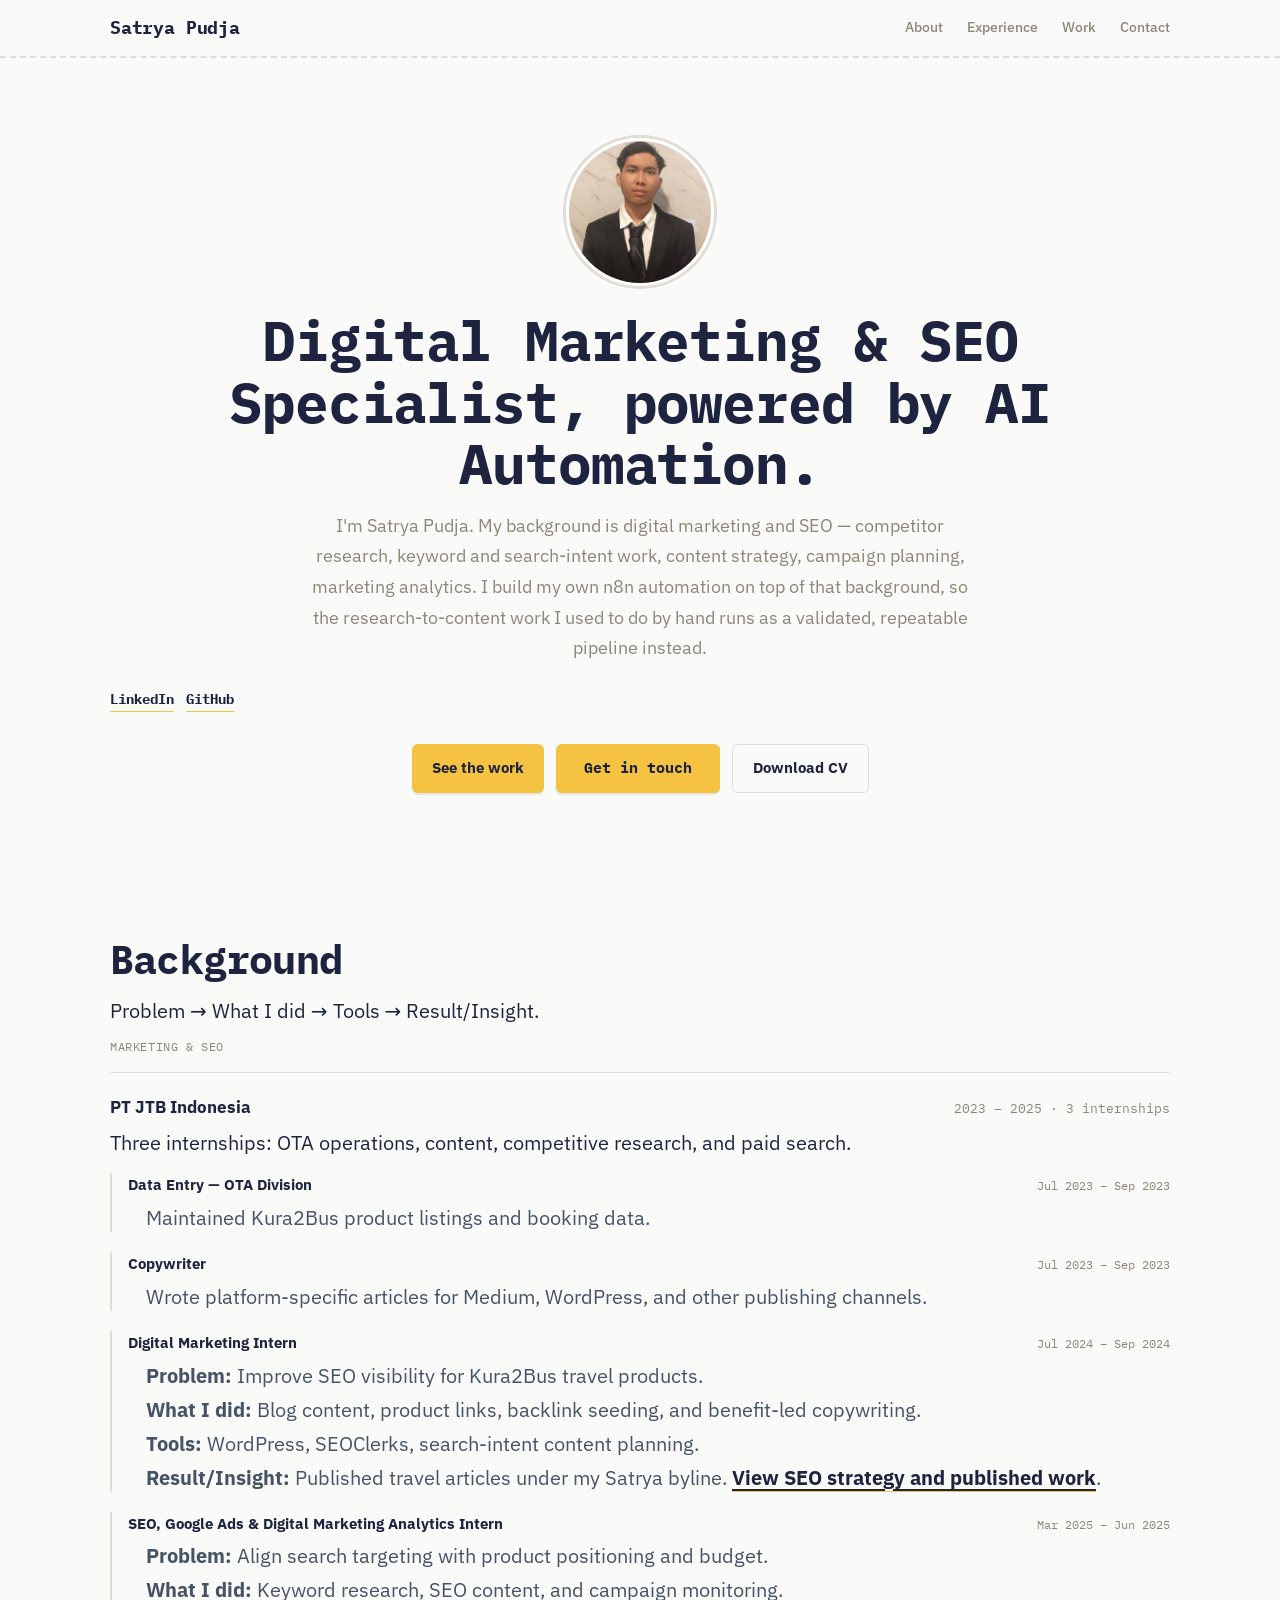
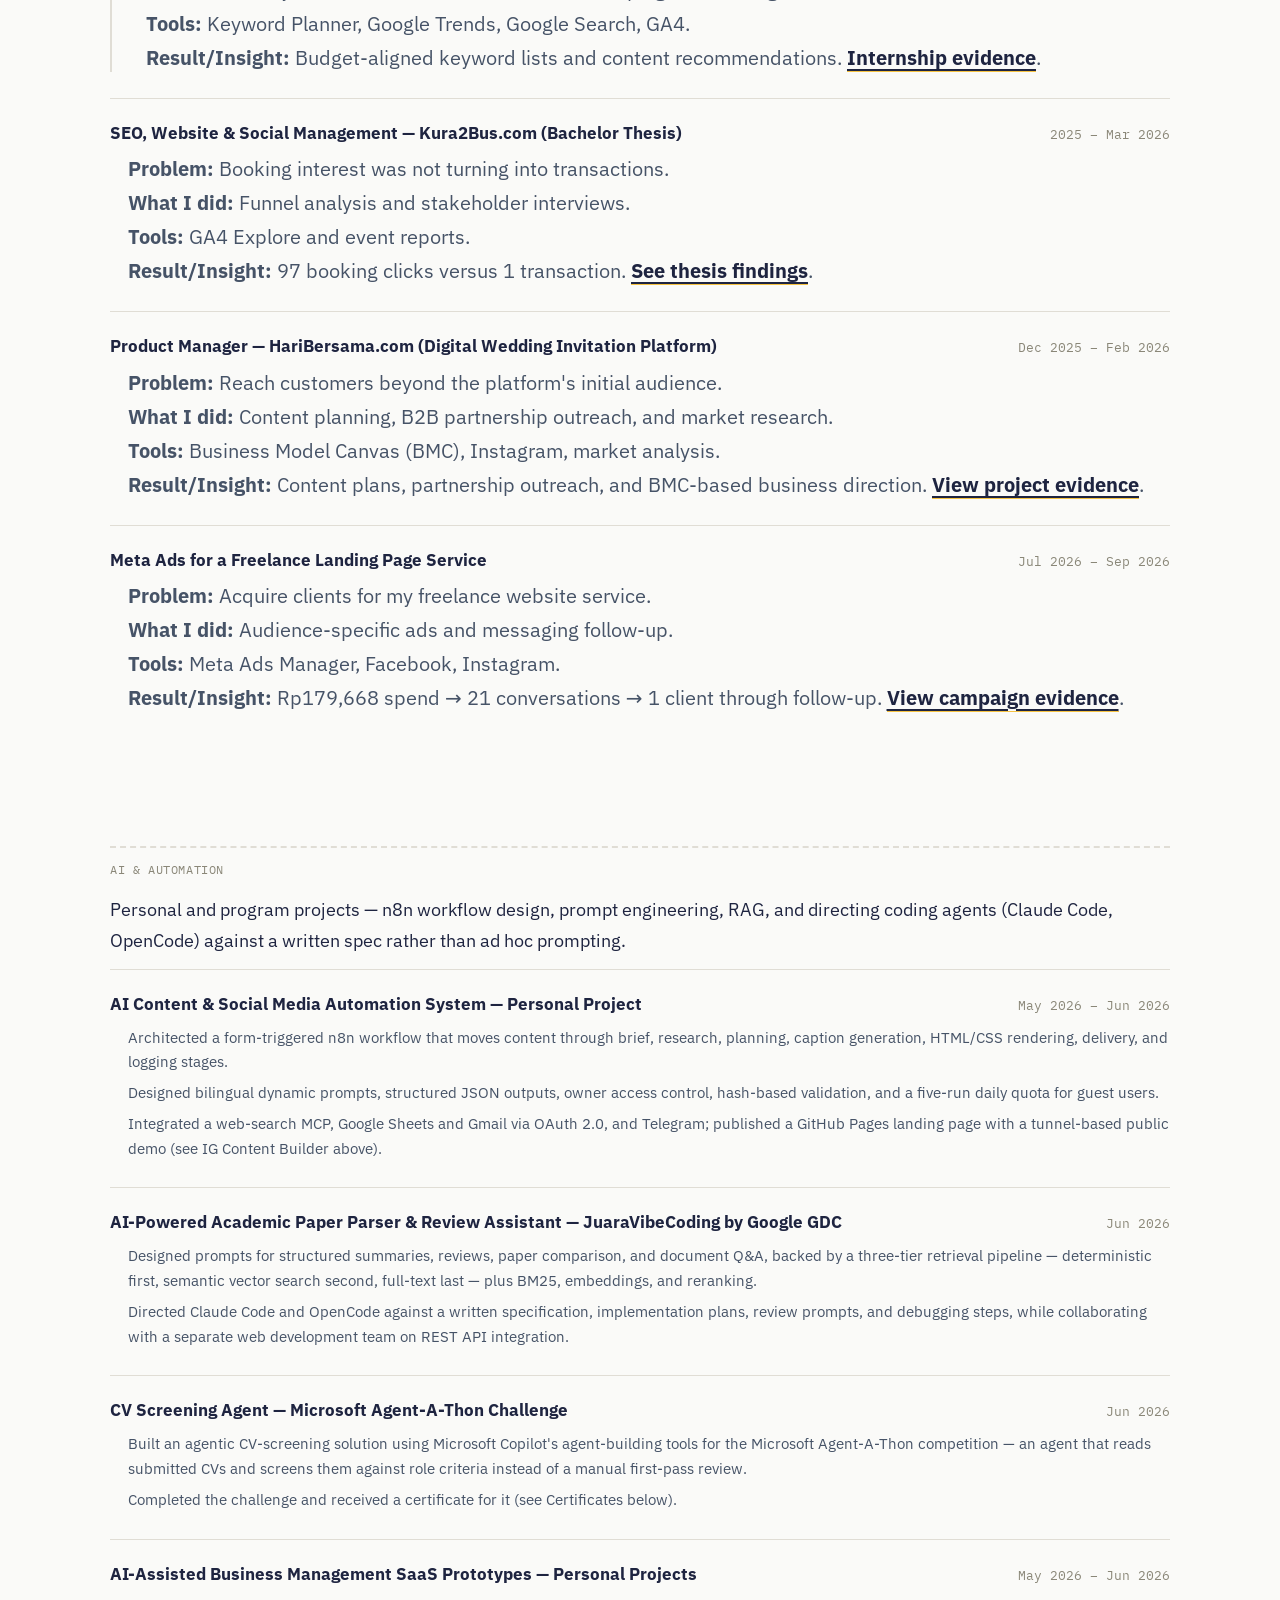
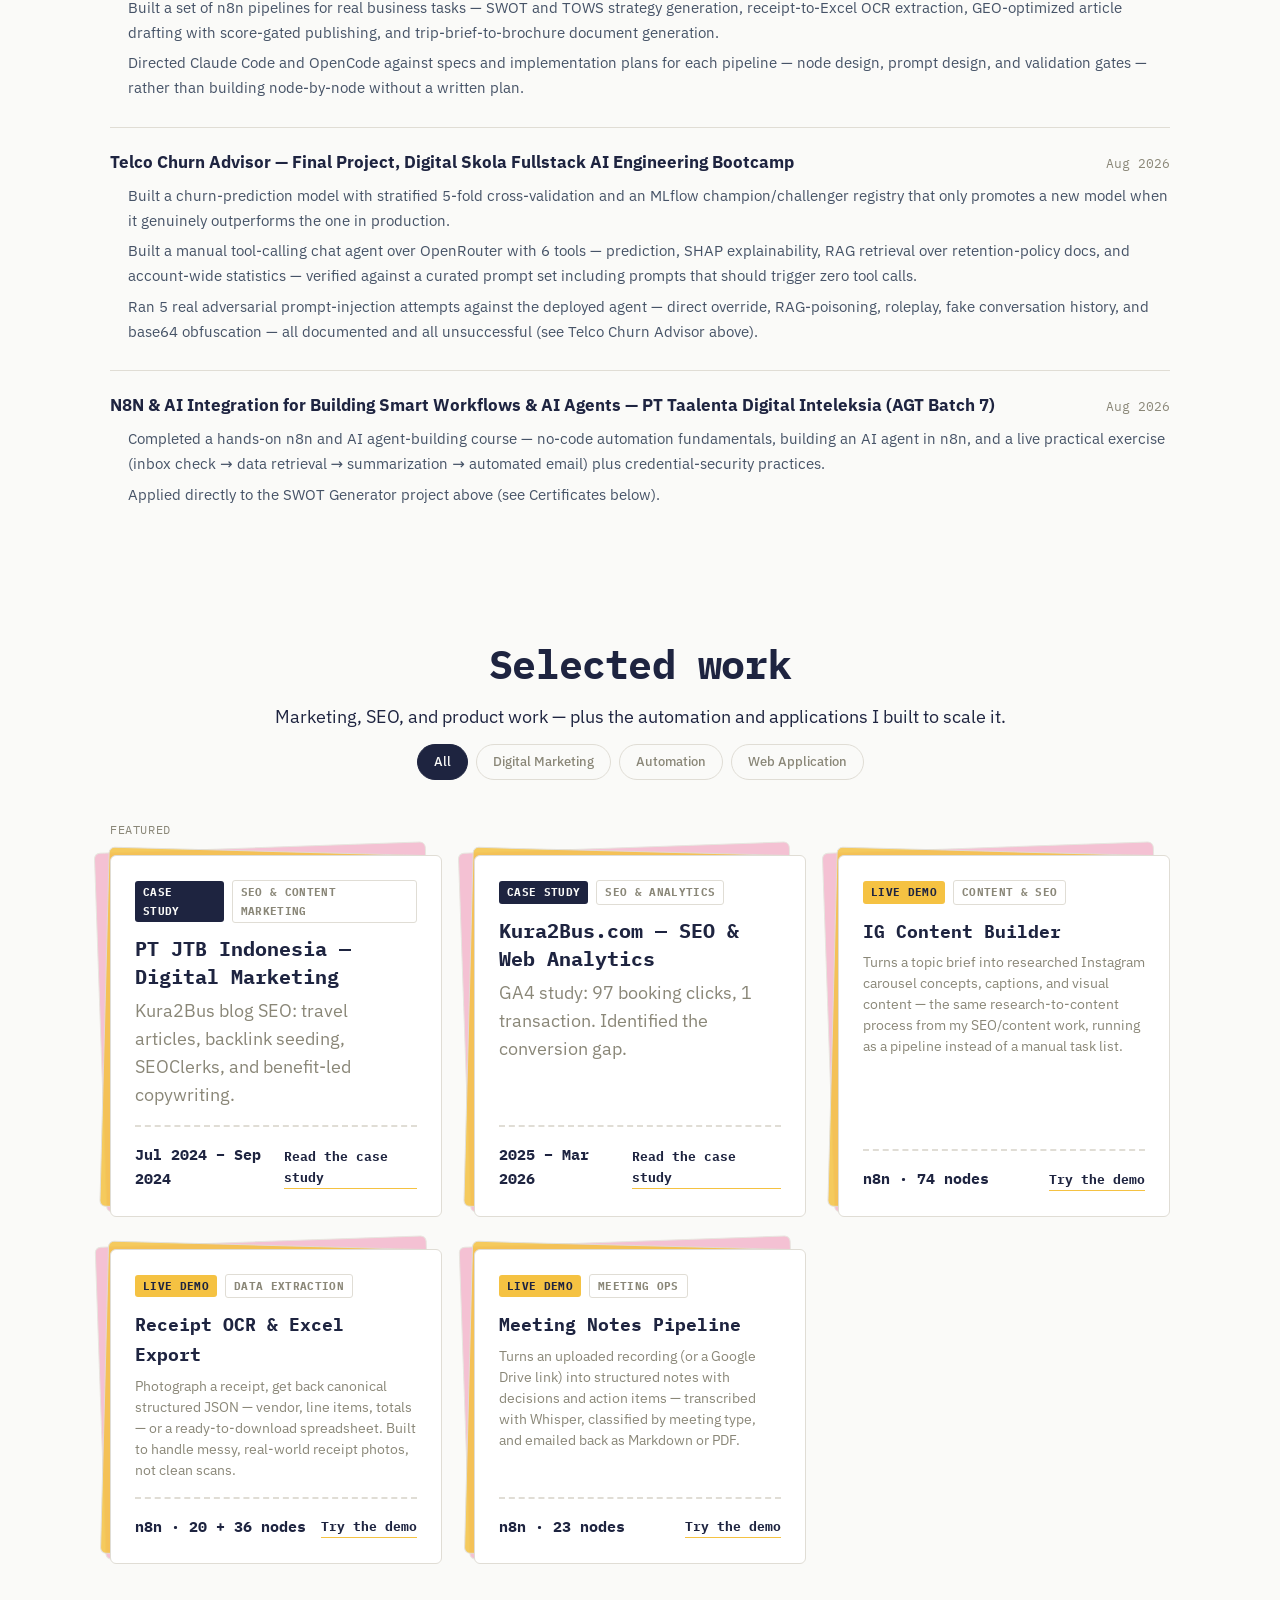
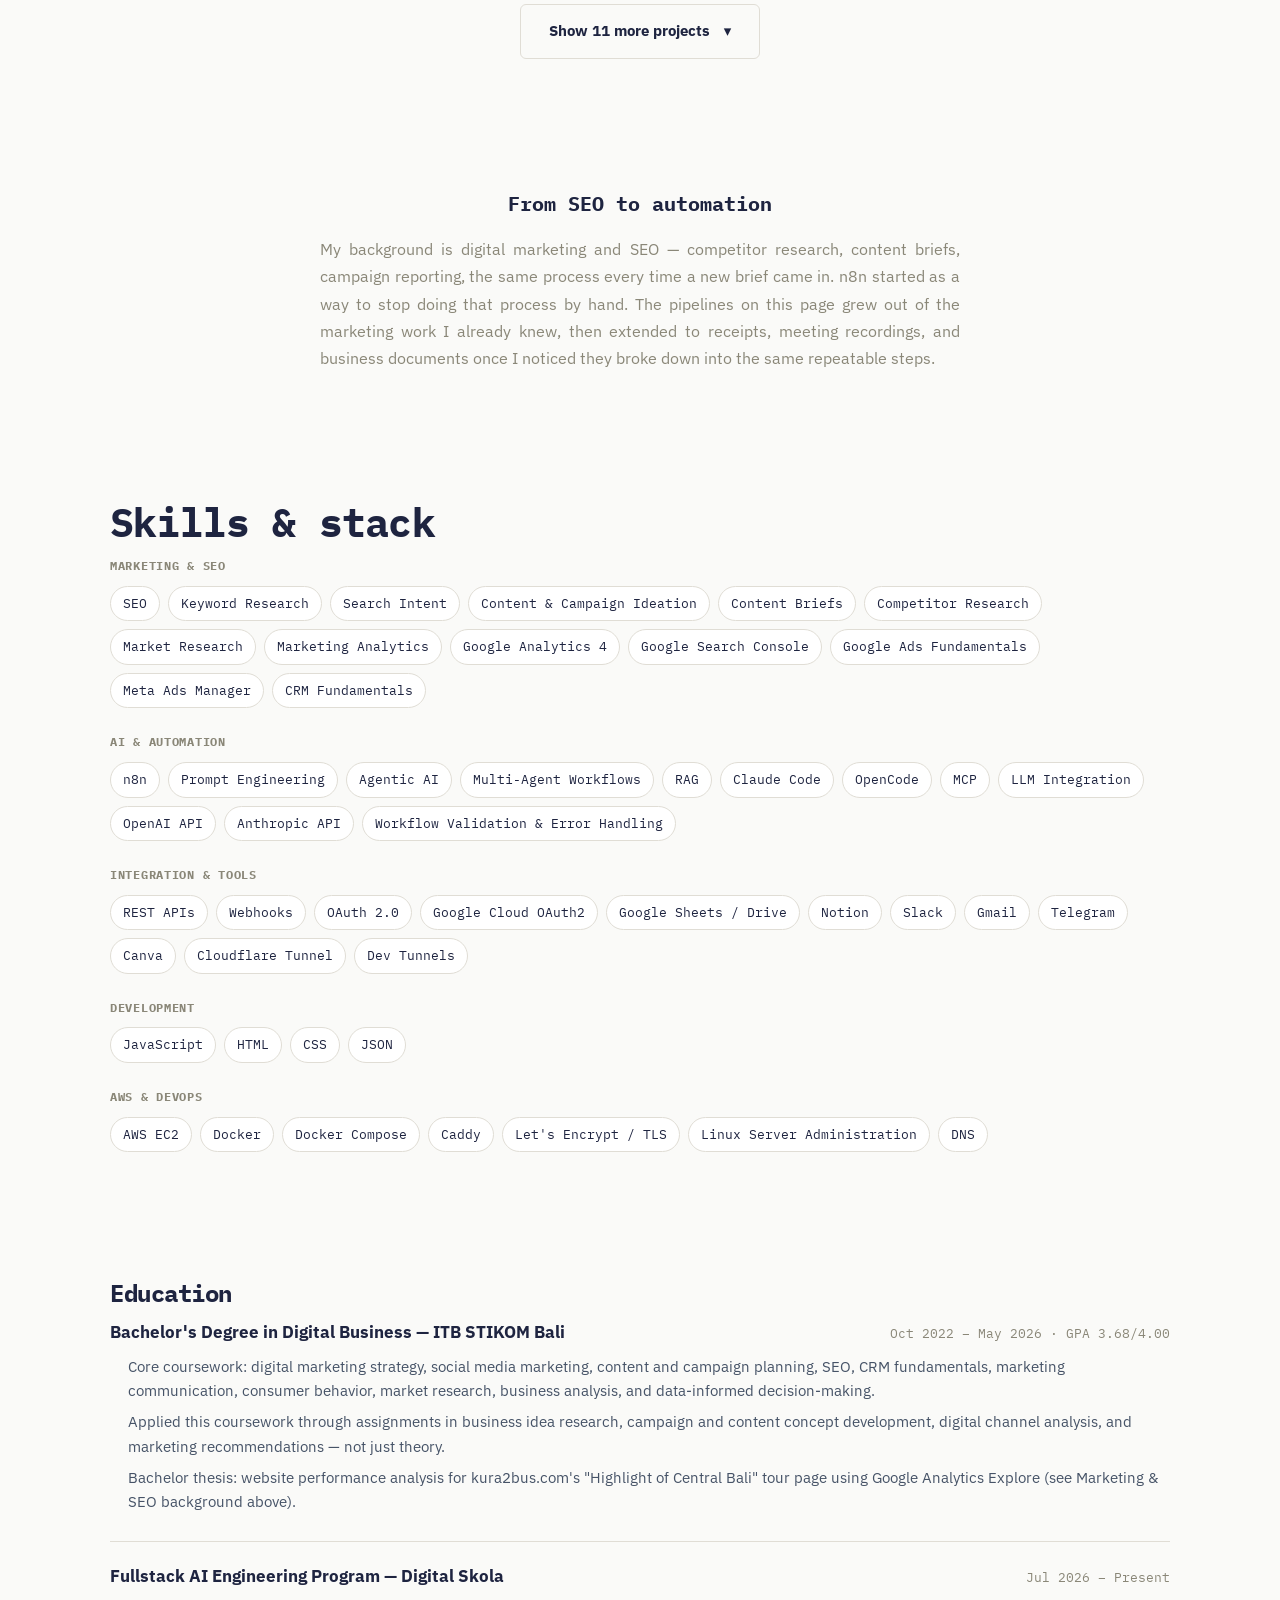
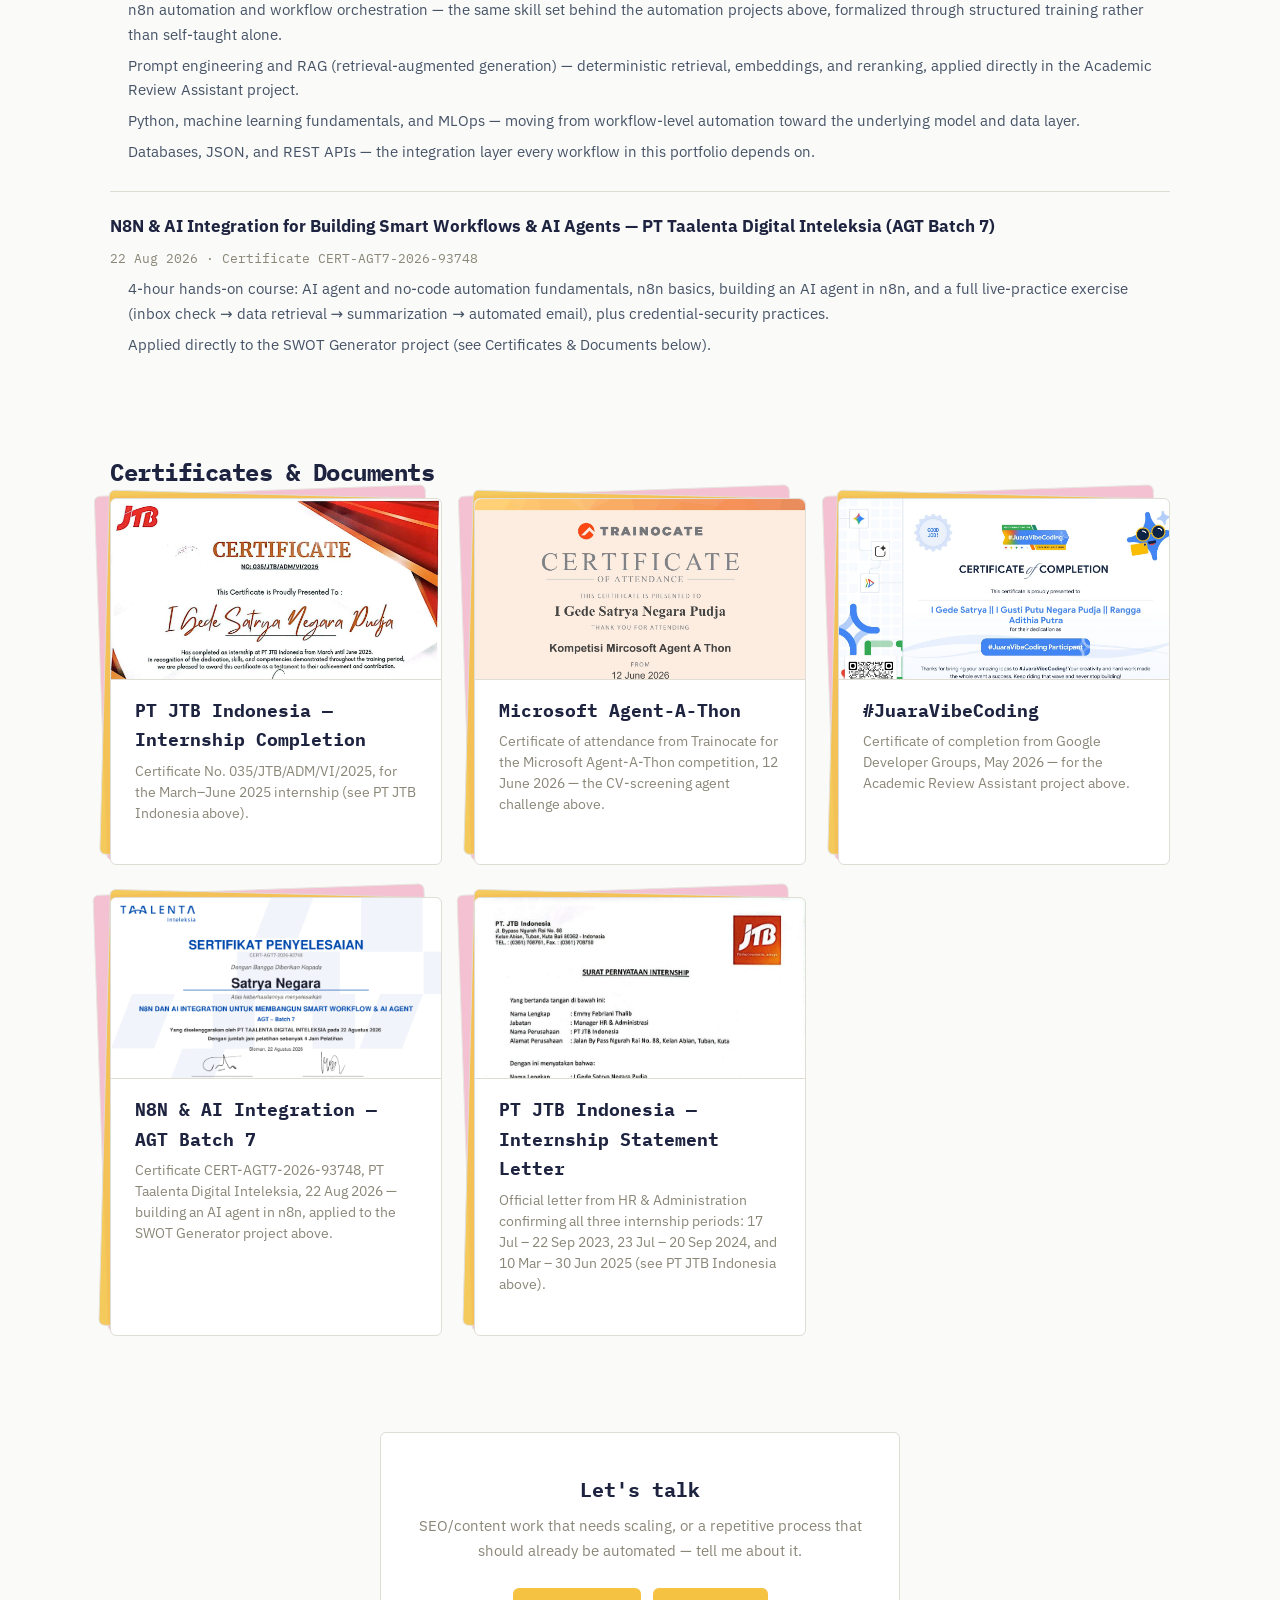
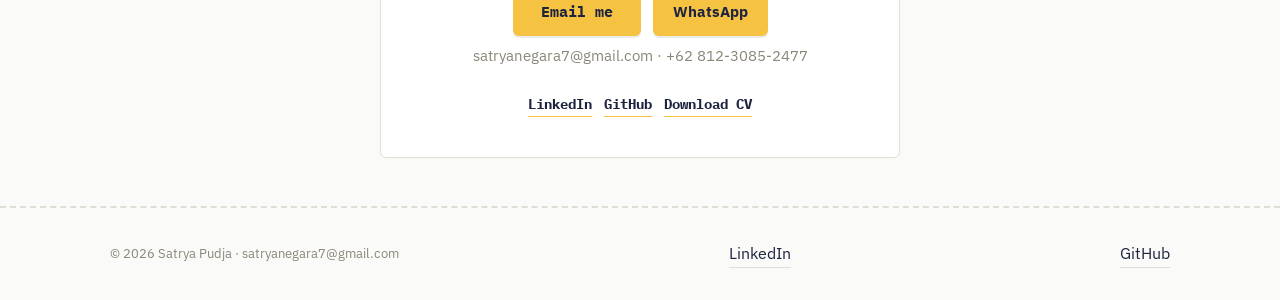
==== commit 5e50ee9f: "Highlight HariBersama content planning, B2B outreach, and BMC" ====
--- a/index.html
+++ b/index.html
@@ -177,9 +177,9 @@
         </div>
         <ul class="space-y-3 [&_li]:text-xl!">
           <li><strong>Problem:</strong> Reach customers beyond the platform's initial audience.</li>
-          <li><strong>What I did:</strong> Partnership research and social content strategy.</li>
-          <li><strong>Tools:</strong> SWOT, business-model frameworks, customer research.</li>
-          <li><strong>Result/Insight:</strong> Partnership and product recommendations. <a href="haribersama-site/" class="underline underline-offset-4">View project context</a>.</li>
+          <li><strong>What I did:</strong> Content planning, B2B partnership outreach, and market research.</li>
+          <li><strong>Tools:</strong> Business Model Canvas (BMC), Instagram, market analysis.</li>
+          <li><strong>Result/Insight:</strong> Content plans, partnership outreach, and BMC-based business direction. <a href="haribersama-site/" class="underline underline-offset-4">View project evidence</a>.</li>
         </ul>
       </div>
 
@@ -385,7 +385,7 @@
               <span class="badge badge-tag">Product Management</span>
             </div>
             <h3 class="note-card-title text-xl!">HariBersama.com — Product Manager</h3>
-            <p class="note-card-desc text-lg!">Partnership research + SWOT → social content and product recommendations.</p>
+            <p class="note-card-desc text-lg!">Content planning, B2B outreach, and market research → BMC-based business direction.</p>
             <div class="note-card-footer">
               <span class="note-card-price">Dec 2025 – Feb 2026</span>
               <a href="haribersama-site/" class="note-card-link">Read the case study</a>
--- a/assets/css/marketing.css
+++ b/assets/css/marketing.css
@@ -1,2 +1,2 @@
 /*! tailwindcss v4.1.18 | MIT License | https://tailwindcss.com */
-@layer properties{@supports (((-webkit-hyphens:none)) and (not (margin-trim:inline))) or ((-moz-orient:inline) and (not (color:rgb(from red r g b)))){*,:before,:after,::backdrop{--tw-space-y-reverse:0;--tw-border-style:solid;--tw-font-weight:initial;--tw-outline-style:solid}}}@layer theme{:root,:host{--spacing:.25rem;--text-lg:1.125rem;--text-lg--line-height:calc(1.75/1.125);--text-xl:1.25rem;--text-xl--line-height:calc(1.75/1.25);--text-2xl:1.5rem;--text-2xl--line-height:calc(2/1.5);--text-3xl:1.875rem;--text-3xl--line-height:calc(2.25/1.875);--text-4xl:2.25rem;--text-4xl--line-height:calc(2.5/2.25);--text-5xl:3rem;--text-5xl--line-height:1;--font-weight-bold:700;--radius-md:.375rem}}.mt-2{margin-top:calc(var(--spacing)*2)}.mt-3{margin-top:calc(var(--spacing)*3)}.mt-4{margin-top:calc(var(--spacing)*4)}.mt-6{margin-top:calc(var(--spacing)*6)}.mb-3{margin-bottom:calc(var(--spacing)*3)}.mb-4{margin-bottom:calc(var(--spacing)*4)}.block{display:block}.grid{display:grid}.h-auto{height:auto}.w-full{width:100%}.gap-4{gap:calc(var(--spacing)*4)}.gap-6{gap:calc(var(--spacing)*6)}:where(.space-y-3>:not(:last-child)){--tw-space-y-reverse:0;margin-block-start:calc(calc(var(--spacing)*3)*var(--tw-space-y-reverse));margin-block-end:calc(calc(var(--spacing)*3)*calc(1 - var(--tw-space-y-reverse)))}.overflow-hidden{overflow:hidden}.rounded-md{border-radius:var(--radius-md)}.border{border-style:var(--tw-border-style);border-width:1px}.border-\[var\(--border\)\]{border-color:var(--border)}.bg-\[var\(--duplicate-yellow\)\]{background-color:var(--duplicate-yellow)}.bg-\[var\(--surface\)\]{background-color:var(--surface)}.p-5{padding:calc(var(--spacing)*5)}.px-0\!{padding-inline:calc(var(--spacing)*0)!important}.py-8\!{padding-block:calc(var(--spacing)*8)!important}.py-10\!{padding-block:calc(var(--spacing)*10)!important}.text-2xl\!{font-size:var(--text-2xl)!important;line-height:var(--tw-leading,var(--text-2xl--line-height))!important}.text-3xl\!{font-size:var(--text-3xl)!important;line-height:var(--tw-leading,var(--text-3xl--line-height))!important}.text-4xl\!{font-size:var(--text-4xl)!important;line-height:var(--tw-leading,var(--text-4xl--line-height))!important}.text-lg\!{font-size:var(--text-lg)!important;line-height:var(--tw-leading,var(--text-lg--line-height))!important}.text-xl\!{font-size:var(--text-xl)!important;line-height:var(--tw-leading,var(--text-xl--line-height))!important}.font-bold{--tw-font-weight:var(--font-weight-bold);font-weight:var(--font-weight-bold)}.underline{text-decoration-line:underline}.underline-offset-4{text-underline-offset:4px}@media (hover:hover){.hover\:opacity-90:hover{opacity:.9}}.focus-visible\:outline-2:focus-visible{outline-style:var(--tw-outline-style);outline-width:2px}.focus-visible\:outline-offset-4:focus-visible{outline-offset:4px}.active\:opacity-80:active{opacity:.8}@media (min-width:48rem){.md\:grid-cols-2{grid-template-columns:repeat(2,minmax(0,1fr))}.md\:grid-cols-3{grid-template-columns:repeat(3,minmax(0,1fr))}.md\:py-14\!{padding-block:calc(var(--spacing)*14)!important}.md\:text-2xl\!{font-size:var(--text-2xl)!important;line-height:var(--tw-leading,var(--text-2xl--line-height))!important}.md\:text-4xl\!{font-size:var(--text-4xl)!important;line-height:var(--tw-leading,var(--text-4xl--line-height))!important}.md\:text-5xl\!{font-size:var(--text-5xl)!important;line-height:var(--tw-leading,var(--text-5xl--line-height))!important}}.\[\&_li\]\:text-xl\! li{font-size:var(--text-xl)!important;line-height:var(--tw-leading,var(--text-xl--line-height))!important}@property --tw-space-y-reverse{syntax:"*";inherits:false;initial-value:0}@property --tw-border-style{syntax:"*";inherits:false;initial-value:solid}@property --tw-font-weight{syntax:"*";inherits:false}@property --tw-outline-style{syntax:"*";inherits:false;initial-value:solid}+@layer properties{@supports (((-webkit-hyphens:none)) and (not (margin-trim:inline))) or ((-moz-orient:inline) and (not (color:rgb(from red r g b)))){*,:before,:after,::backdrop{--tw-space-y-reverse:0;--tw-border-style:solid;--tw-font-weight:initial;--tw-outline-style:solid}}}@layer theme{:root,:host{--spacing:.25rem;--container-sm:24rem;--text-lg:1.125rem;--text-lg--line-height:calc(1.75/1.125);--text-xl:1.25rem;--text-xl--line-height:calc(1.75/1.25);--text-2xl:1.5rem;--text-2xl--line-height:calc(2/1.5);--text-3xl:1.875rem;--text-3xl--line-height:calc(2.25/1.875);--text-4xl:2.25rem;--text-4xl--line-height:calc(2.5/2.25);--text-5xl:3rem;--text-5xl--line-height:1;--font-weight-bold:700;--radius-md:.375rem}}.mx-auto{margin-inline:auto}.mt-2{margin-top:calc(var(--spacing)*2)}.mt-3{margin-top:calc(var(--spacing)*3)}.mt-4{margin-top:calc(var(--spacing)*4)}.mt-6{margin-top:calc(var(--spacing)*6)}.mb-3{margin-bottom:calc(var(--spacing)*3)}.mb-4{margin-bottom:calc(var(--spacing)*4)}.block{display:block}.grid{display:grid}.h-auto{height:auto}.w-full{width:100%}.max-w-sm{max-width:var(--container-sm)}.gap-4{gap:calc(var(--spacing)*4)}.gap-6{gap:calc(var(--spacing)*6)}:where(.space-y-3>:not(:last-child)){--tw-space-y-reverse:0;margin-block-start:calc(calc(var(--spacing)*3)*var(--tw-space-y-reverse));margin-block-end:calc(calc(var(--spacing)*3)*calc(1 - var(--tw-space-y-reverse)))}.overflow-hidden{overflow:hidden}.rounded-md{border-radius:var(--radius-md)}.border{border-style:var(--tw-border-style);border-width:1px}.border-\[var\(--border\)\]{border-color:var(--border)}.bg-\[var\(--duplicate-yellow\)\]{background-color:var(--duplicate-yellow)}.bg-\[var\(--surface\)\]{background-color:var(--surface)}.p-5{padding:calc(var(--spacing)*5)}.px-0\!{padding-inline:calc(var(--spacing)*0)!important}.py-8\!{padding-block:calc(var(--spacing)*8)!important}.py-10\!{padding-block:calc(var(--spacing)*10)!important}.text-2xl\!{font-size:var(--text-2xl)!important;line-height:var(--tw-leading,var(--text-2xl--line-height))!important}.text-3xl\!{font-size:var(--text-3xl)!important;line-height:var(--tw-leading,var(--text-3xl--line-height))!important}.text-4xl\!{font-size:var(--text-4xl)!important;line-height:var(--tw-leading,var(--text-4xl--line-height))!important}.text-lg\!{font-size:var(--text-lg)!important;line-height:var(--tw-leading,var(--text-lg--line-height))!important}.text-xl\!{font-size:var(--text-xl)!important;line-height:var(--tw-leading,var(--text-xl--line-height))!important}.font-bold{--tw-font-weight:var(--font-weight-bold);font-weight:var(--font-weight-bold)}.underline{text-decoration-line:underline}.underline-offset-4{text-underline-offset:4px}@media (hover:hover){.hover\:opacity-90:hover{opacity:.9}}.focus-visible\:outline-2:focus-visible{outline-style:var(--tw-outline-style);outline-width:2px}.focus-visible\:outline-offset-4:focus-visible{outline-offset:4px}.active\:opacity-80:active{opacity:.8}@media (min-width:48rem){.md\:grid-cols-2{grid-template-columns:repeat(2,minmax(0,1fr))}.md\:grid-cols-3{grid-template-columns:repeat(3,minmax(0,1fr))}.md\:py-14\!{padding-block:calc(var(--spacing)*14)!important}.md\:text-2xl\!{font-size:var(--text-2xl)!important;line-height:var(--tw-leading,var(--text-2xl--line-height))!important}.md\:text-4xl\!{font-size:var(--text-4xl)!important;line-height:var(--tw-leading,var(--text-4xl--line-height))!important}.md\:text-5xl\!{font-size:var(--text-5xl)!important;line-height:var(--tw-leading,var(--text-5xl--line-height))!important}}.\[\&_li\]\:text-xl\! li{font-size:var(--text-xl)!important;line-height:var(--tw-leading,var(--text-xl--line-height))!important}@property --tw-space-y-reverse{syntax:"*";inherits:false;initial-value:0}@property --tw-border-style{syntax:"*";inherits:false;initial-value:solid}@property --tw-font-weight{syntax:"*";inherits:false}@property --tw-outline-style{syntax:"*";inherits:false;initial-value:solid}
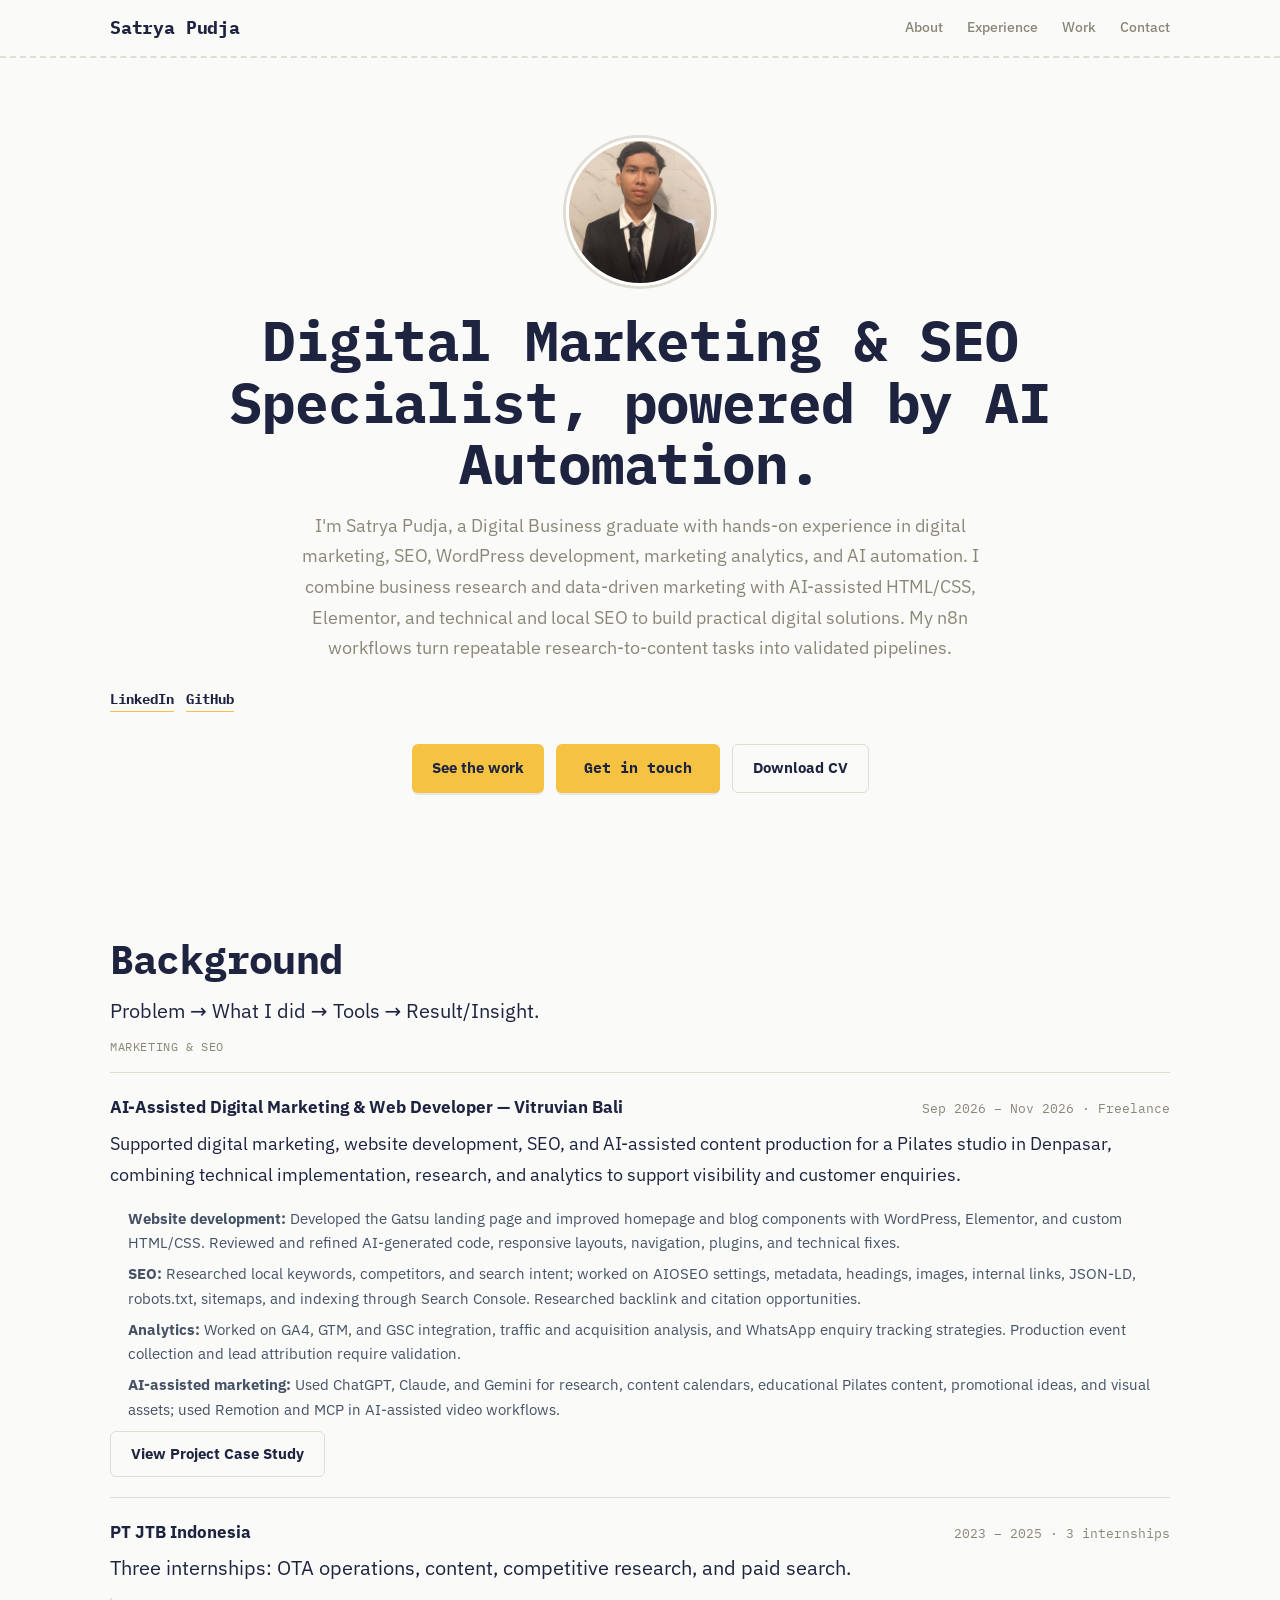
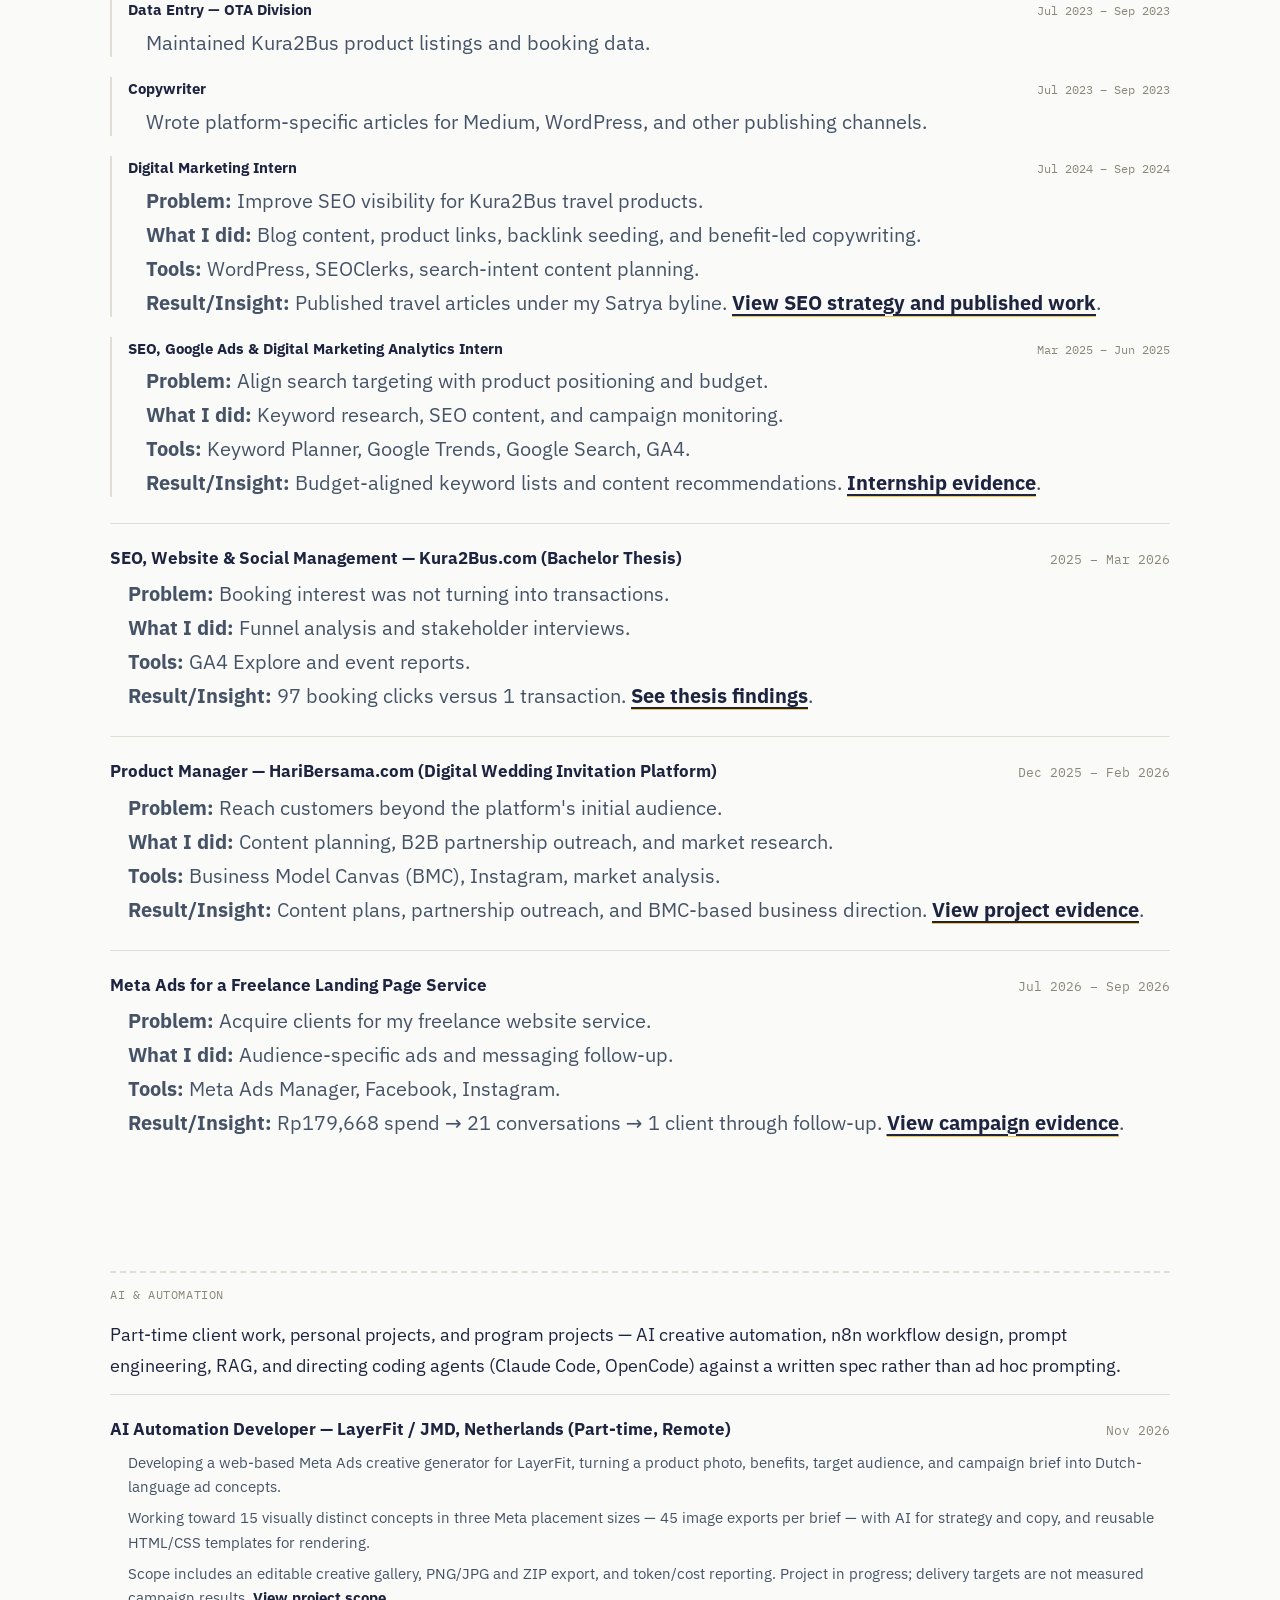
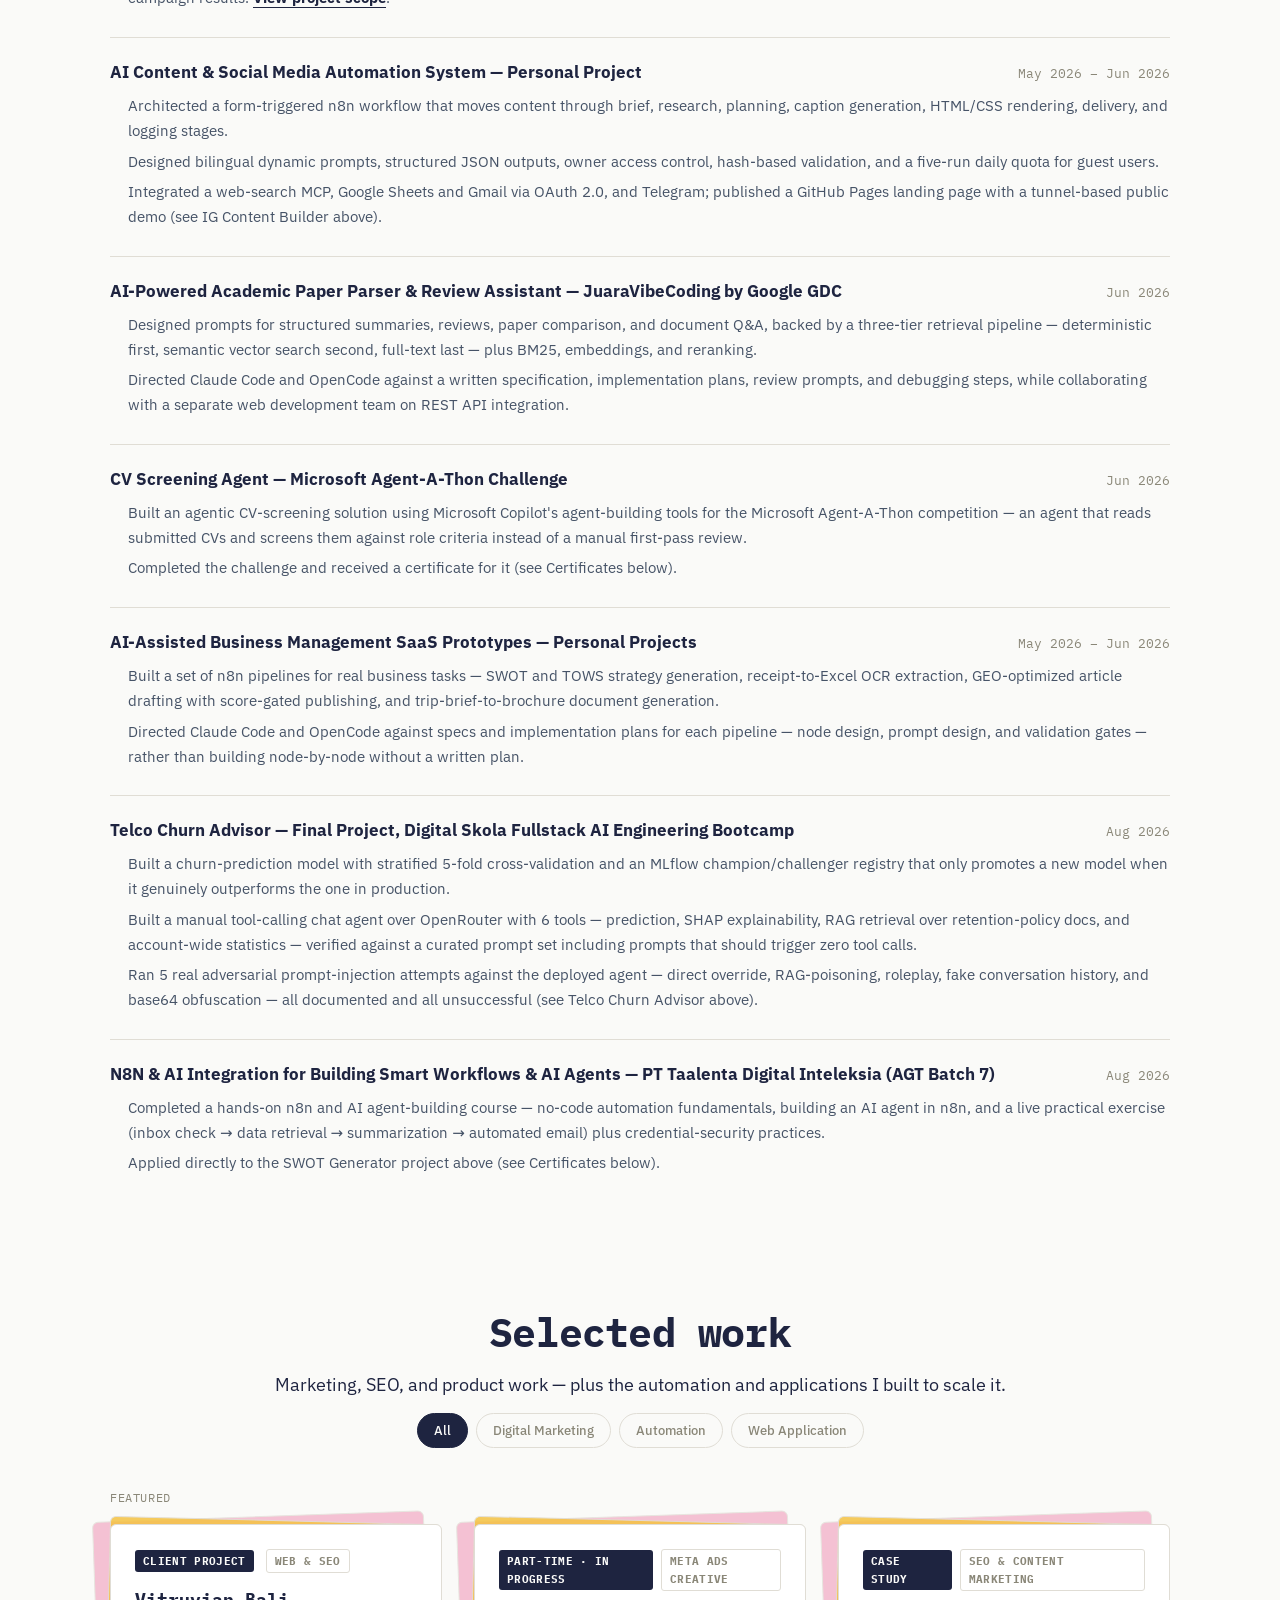
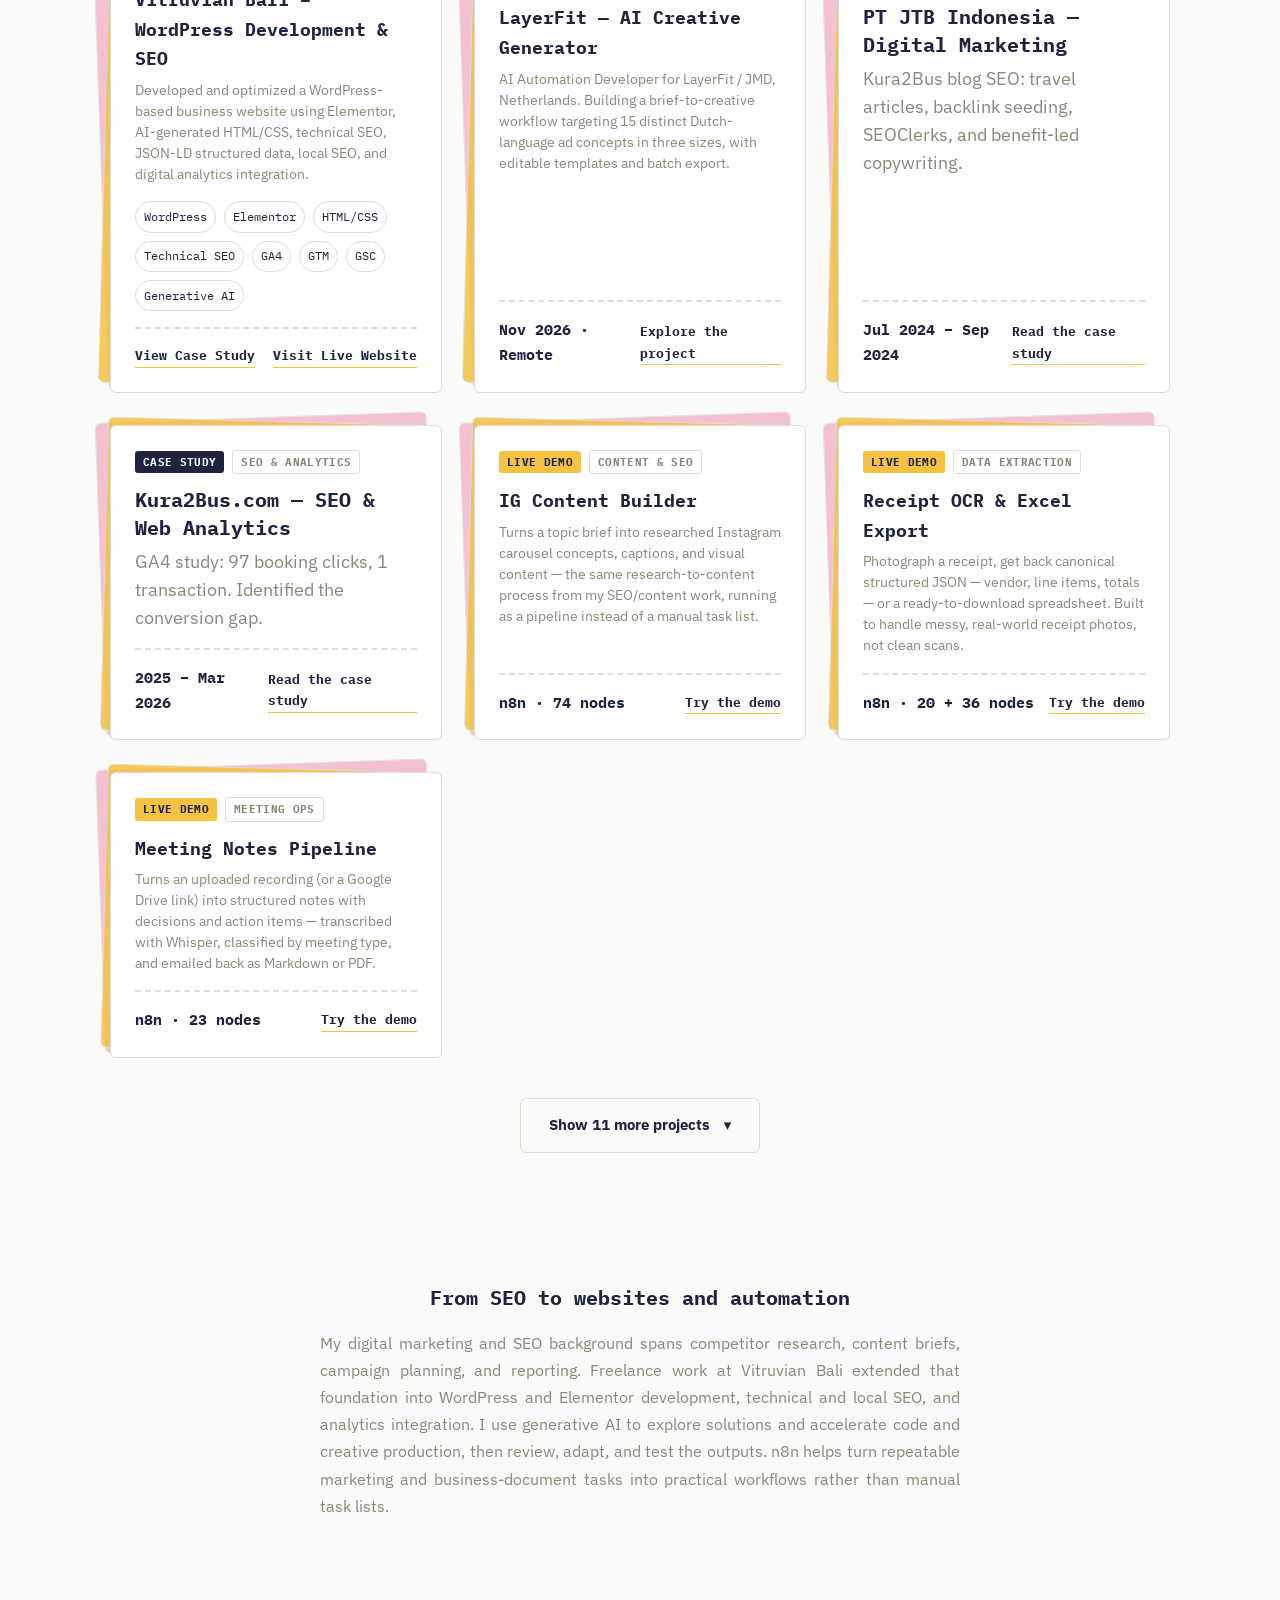
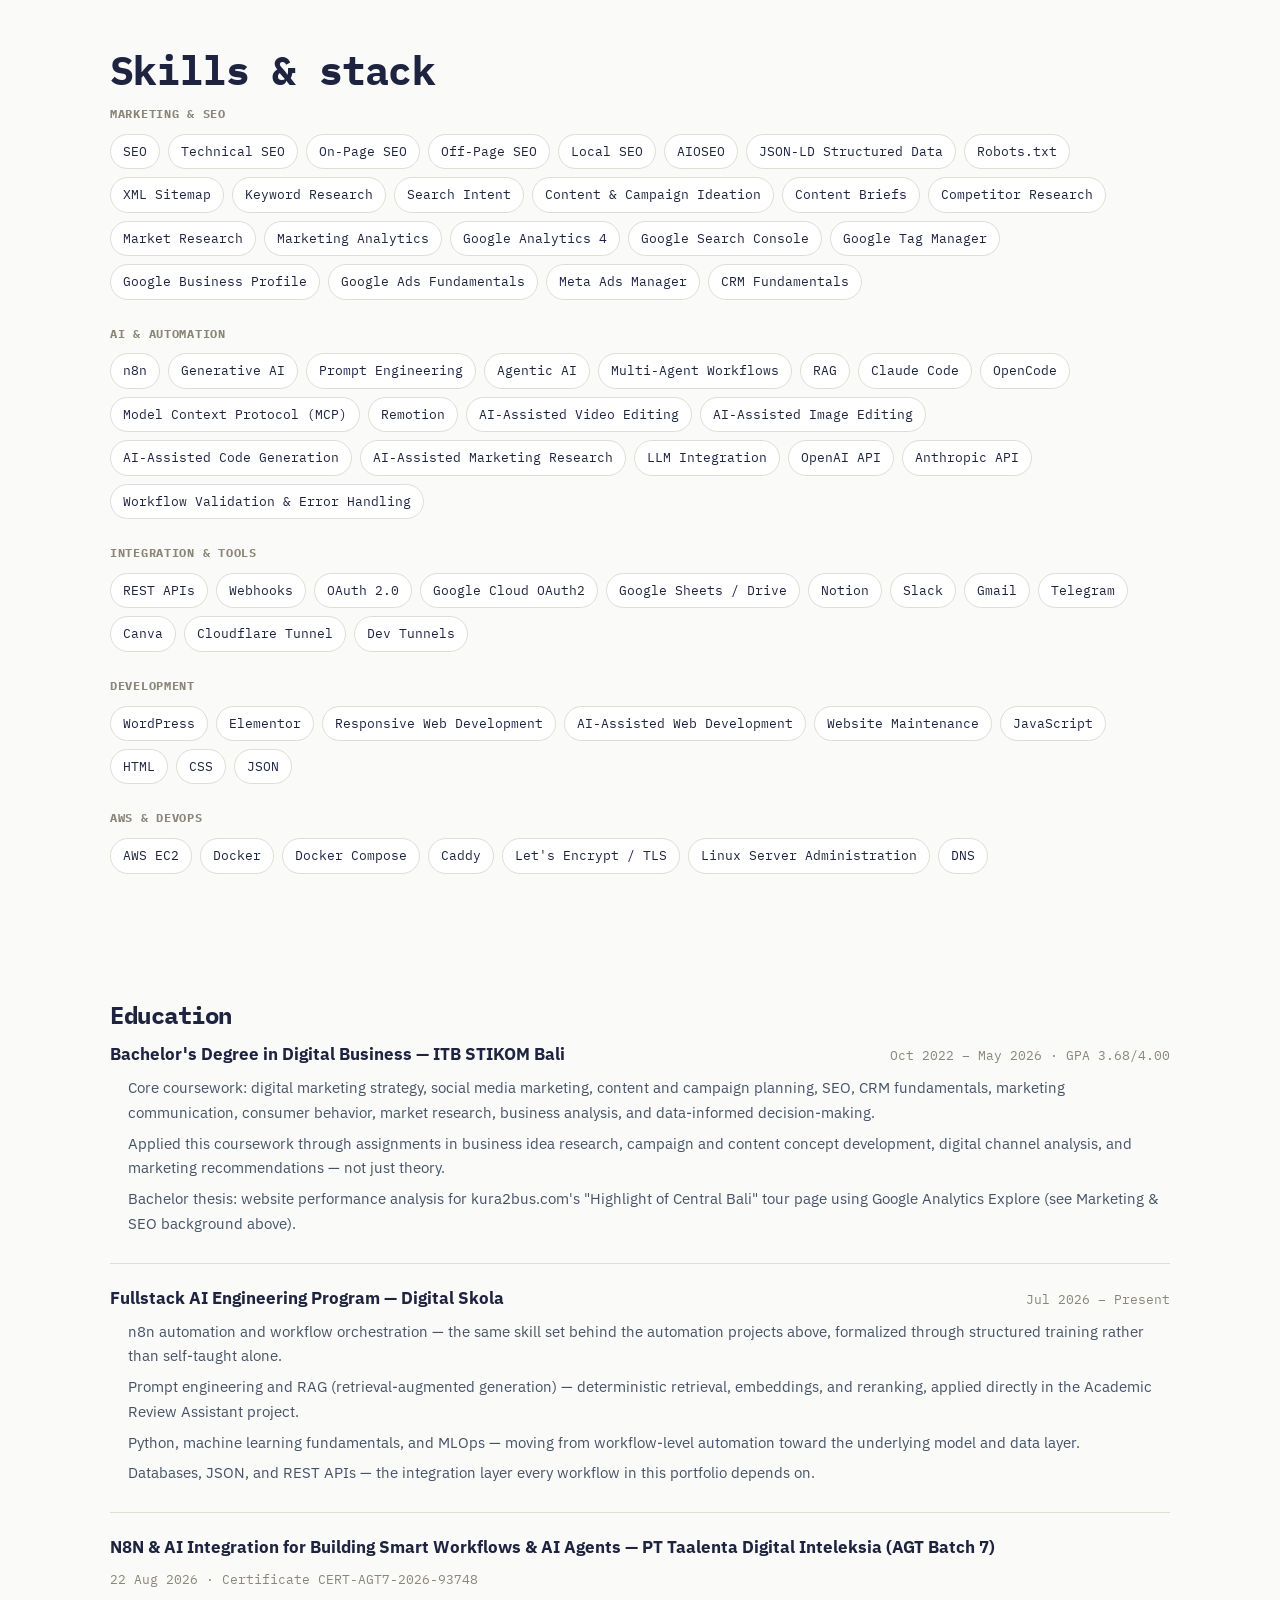
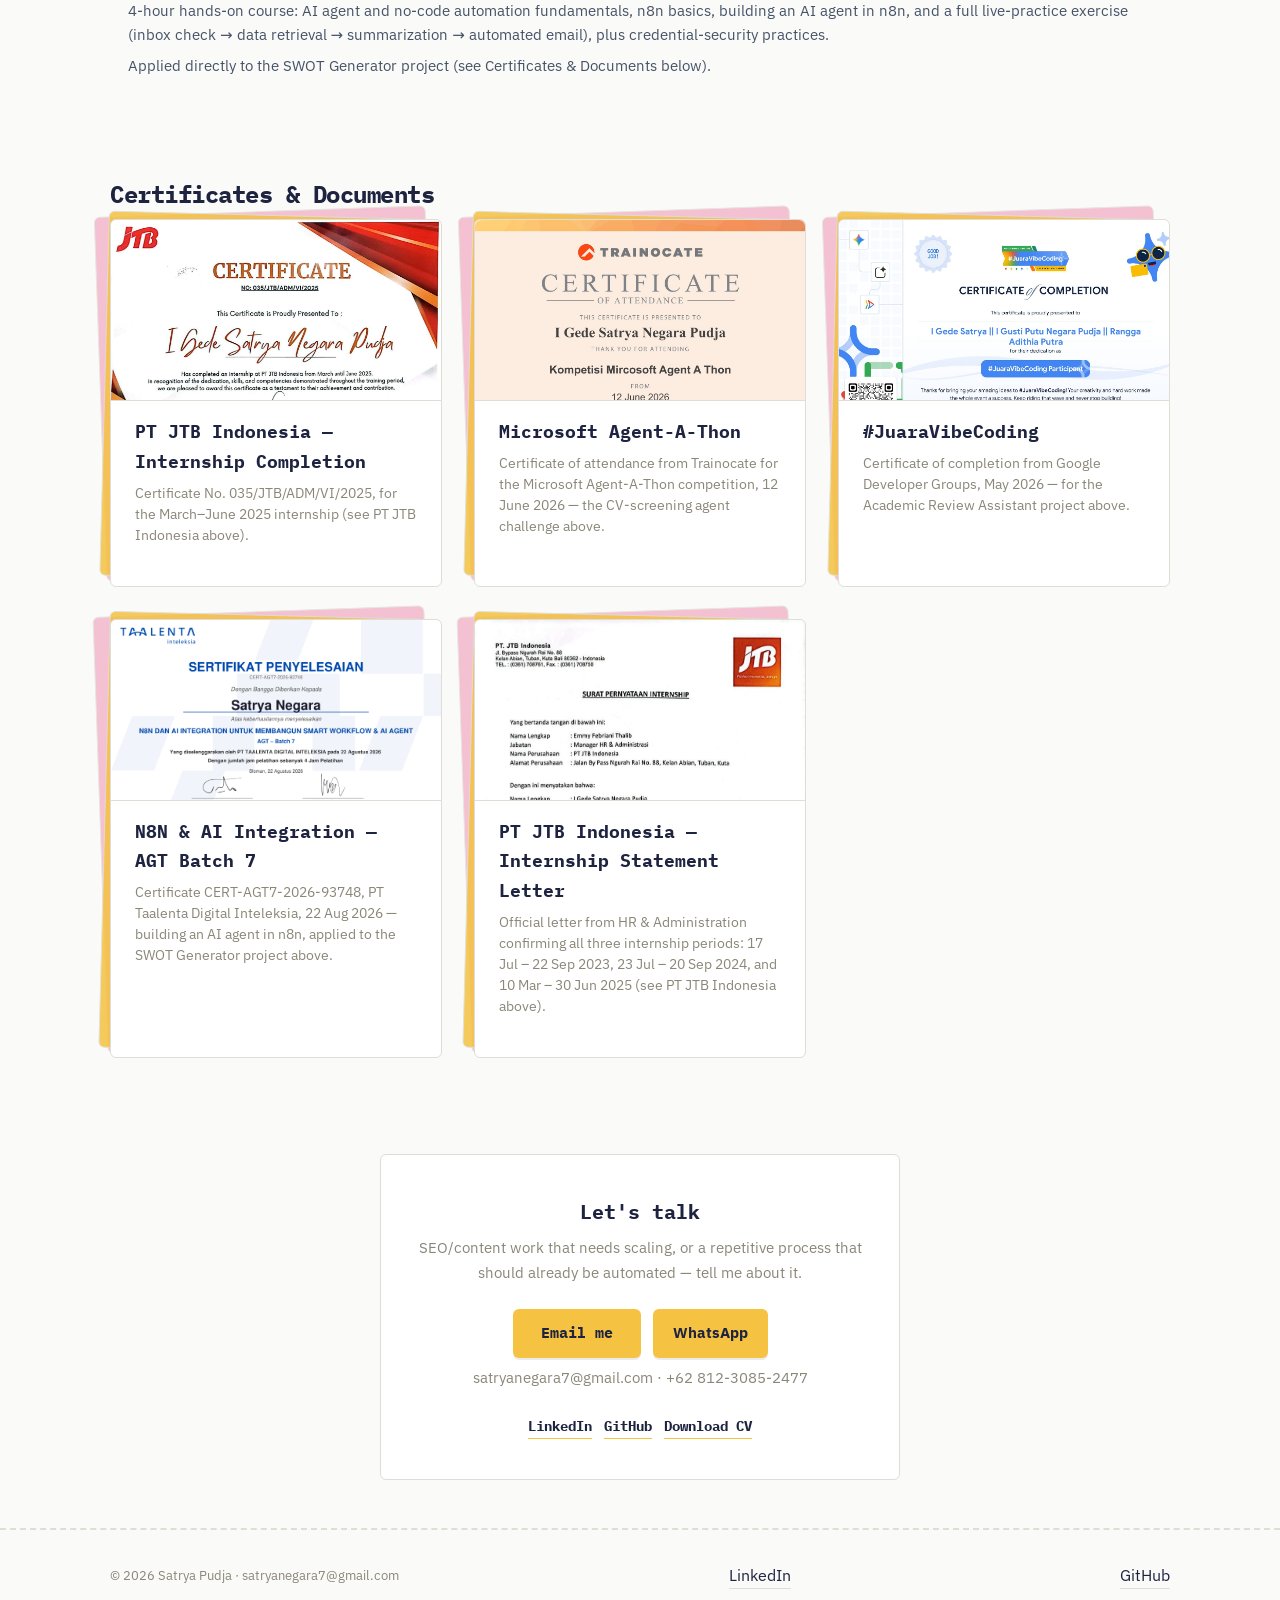
==== commit ed8dbd8a: "Add Vitruvian and LayerFit portfolio projects" ====
--- a/index.html
+++ b/index.html
@@ -3,11 +3,12 @@
 <head>
   <meta charset="UTF-8">
   <meta name="viewport" content="width=device-width, initial-scale=1.0">
-  <meta name="description" content="I Gede Satrya Negara Pudja — Digital Marketing & SEO Specialist powered by AI Automation. SEO, content strategy, and marketing research background, backed by n8n workflows I build myself.">
+  <meta name="description" content="Satrya Pudja — Digital Business graduate combining digital marketing, WordPress development, technical and local SEO, marketing analytics, and AI automation to build practical business solutions.">
   <title>Satrya Pudja — Digital Marketing & SEO Specialist, powered by AI Automation</title>
   <link rel="icon" href="assets/img/favicon.svg" type="image/svg+xml">
   <link rel="stylesheet" href="assets/css/style.css?v=99fb1fe">
   <link rel="stylesheet" href="assets/css/marketing.css">
+  <link rel="stylesheet" href="assets/css/case-study.css">
   <script defer src="assets/js/main.js?v=99fb1fe"></script>
   <script type="application/ld+json">
   {
@@ -16,7 +17,7 @@
     "name": "I Gede Satrya Negara Pudja",
     "url": "https://satryapudja.site",
     "jobTitle": "Digital Marketing & SEO Specialist",
-    "description": "Digital Marketing & SEO specialist with a Digital Business degree, SEO/analytics internship experience, and hands-on AI automation skills (n8n, prompt engineering, agentic AI) used to scale marketing and content work.",
+    "description": "Digital Business graduate with digital marketing and SEO experience, freelance WordPress and Elementor development, marketing analytics, and hands-on AI automation skills including n8n, prompt engineering, and agentic AI.",
     "sameAs": [
       "https://www.linkedin.com/in/satrya-pudja-067573249",
       "https://github.com/satrya370"
@@ -84,7 +85,7 @@
         <img src="assets/img/satrya-headshot.jpg" alt="I Gede Satrya Negara Pudja" width="148" height="148">
       </div>
       <h1 class="display display-lg tagline">Digital Marketing & SEO Specialist, powered by AI Automation.</h1>
-      <p class="definition-lead">I'm Satrya Pudja. My background is digital marketing and SEO — competitor research, keyword and search-intent work, content strategy, campaign planning, marketing analytics. I build my own n8n automation on top of that background, so the research-to-content work I used to do by hand runs as a validated, repeatable pipeline instead.</p>
+      <p class="definition-lead">I'm Satrya Pudja, a Digital Business graduate with hands-on experience in digital marketing, SEO, WordPress development, marketing analytics, and AI automation. I combine business research and data-driven marketing with AI-assisted HTML/CSS, Elementor, and technical and local SEO to build practical digital solutions. My n8n workflows turn repeatable research-to-content tasks into validated pipelines.</p>
       <div class="link-row">
         <a href="https://www.linkedin.com/in/satrya-pudja-067573249" target="_blank" rel="noopener">LinkedIn</a>
         <a href="https://github.com/satrya370" target="_blank" rel="noopener">GitHub</a>
@@ -102,6 +103,23 @@
       <h2 class="display display-md mb-2">Background</h2>
       <p class="body-lg text-xl! mb-3">Problem → What I did → Tools → Result/Insight.</p>
       <p class="mono-label text-carbon mb-2">Marketing &amp; SEO</p>
+
+      <div class="experience-item" id="vitruvian-experience">
+        <div class="experience-item-head">
+          <span class="experience-role">AI-Assisted Digital Marketing &amp; Web Developer — Vitruvian Bali</span>
+          <span class="experience-meta">Sep 2026 – Nov 2026 · Freelance</span>
+        </div>
+        <p class="body-lg mb-2">Supported digital marketing, website development, SEO, and AI-assisted content production for a Pilates studio in Denpasar, combining technical implementation, research, and analytics to support visibility and customer enquiries.</p>
+        <ul>
+          <li><strong>Website development:</strong> Developed the Gatsu landing page and improved homepage and blog components with WordPress, Elementor, and custom HTML/CSS. Reviewed and refined AI-generated code, responsive layouts, navigation, plugins, and technical fixes.</li>
+          <li><strong>SEO:</strong> Researched local keywords, competitors, and search intent; worked on AIOSEO settings, metadata, headings, images, internal links, JSON-LD, robots.txt, sitemaps, and indexing through Search Console. Researched backlink and citation opportunities.</li>
+          <li><strong>Analytics:</strong> Worked on GA4, GTM, and GSC integration, traffic and acquisition analysis, and WhatsApp enquiry tracking strategies. Production event collection and lead attribution require validation.</li>
+          <li><strong>AI-assisted marketing:</strong> Used ChatGPT, Claude, and Gemini for research, content calendars, educational Pilates content, promotional ideas, and visual assets; used Remotion and MCP in AI-assisted video workflows.</li>
+        </ul>
+        <div class="cta-row mt-2">
+          <a href="projects/vitruvian-bali/" class="btn btn-ghost">View Project Case Study</a>
+        </div>
+      </div>
 
       <div class="experience-item">
         <div class="experience-item-head">
@@ -202,7 +220,19 @@
     <div class="container">
       <hr class="divider-perf mb-3">
       <p class="mono-label text-carbon mb-2">AI &amp; Automation</p>
-      <p class="body-lg mb-3">Personal and program projects — n8n workflow design, prompt engineering, RAG, and directing coding agents (Claude Code, OpenCode) against a written spec rather than ad hoc prompting.</p>
+      <p class="body-lg mb-3">Part-time client work, personal projects, and program projects — AI creative automation, n8n workflow design, prompt engineering, RAG, and directing coding agents (Claude Code, OpenCode) against a written spec rather than ad hoc prompting.</p>
+
+      <div class="experience-item">
+        <div class="experience-item-head">
+          <span class="experience-role">AI Automation Developer — LayerFit / JMD, Netherlands (Part-time, Remote)</span>
+          <span class="experience-meta">Nov 2026</span>
+        </div>
+        <ul>
+          <li>Developing a web-based Meta Ads creative generator for LayerFit, turning a product photo, benefits, target audience, and campaign brief into Dutch-language ad concepts.</li>
+          <li>Working toward 15 visually distinct concepts in three Meta placement sizes — 45 image exports per brief — with AI for strategy and copy, and reusable HTML/CSS templates for rendering.</li>
+          <li>Scope includes an editable creative gallery, PNG/JPG and ZIP export, and token/cost reporting. Project in progress; delivery targets are not measured campaign results. <a href="layerfit-site/" class="underline underline-offset-4">View project scope</a>.</li>
+        </ul>
+      </div>
 
       <div class="experience-item">
         <div class="experience-item-head">
@@ -288,6 +318,46 @@
 
       <p class="mono-label text-carbon mb-2">Featured</p>
       <div class="catalog-grid">
+        <div class="note-card vitruvian-project-card" data-niche="Digital Marketing">
+          <div class="note-card-inner">
+            <div class="note-card-meta">
+              <span class="badge badge-paid">Client project</span>
+              <span class="badge badge-tag">Web &amp; SEO</span>
+            </div>
+            <h3 class="note-card-title">Vitruvian Bali – WordPress Development &amp; SEO</h3>
+            <p class="note-card-desc">Developed and optimized a WordPress-based business website using Elementor, AI-generated HTML/CSS, technical SEO, JSON-LD structured data, local SEO, and digital analytics integration.</p>
+            <div class="skill-chips project-tags" aria-label="Project technologies">
+              <span class="skill-chip">WordPress</span>
+              <span class="skill-chip">Elementor</span>
+              <span class="skill-chip">HTML/CSS</span>
+              <span class="skill-chip">Technical SEO</span>
+              <span class="skill-chip">GA4</span>
+              <span class="skill-chip">GTM</span>
+              <span class="skill-chip">GSC</span>
+              <span class="skill-chip">Generative AI</span>
+            </div>
+            <div class="note-card-footer project-actions">
+              <a href="projects/vitruvian-bali/" class="note-card-link">View Case Study</a>
+              <a href="https://vitruvianbali.com/pilates-denpasar/" class="note-card-link" target="_blank" rel="noopener noreferrer">Visit Live Website</a>
+            </div>
+          </div>
+        </div>
+
+        <div class="note-card" data-niche="Automation">
+          <div class="note-card-inner">
+            <div class="note-card-meta">
+              <span class="badge badge-paid">Part-time · In progress</span>
+              <span class="badge badge-tag">Meta Ads Creative</span>
+            </div>
+            <h3 class="note-card-title">LayerFit — AI Creative Generator</h3>
+            <p class="note-card-desc">AI Automation Developer for LayerFit / JMD, Netherlands. Building a brief-to-creative workflow targeting 15 distinct Dutch-language ad concepts in three sizes, with editable templates and batch export.</p>
+            <div class="note-card-footer">
+              <span class="note-card-price">Nov 2026 · Remote</span>
+              <a href="layerfit-site/" class="note-card-link">Explore the project</a>
+            </div>
+          </div>
+        </div>
+
         <div class="note-card" data-niche="Digital Marketing">
           <div class="note-card-inner">
             <div class="note-card-meta">
@@ -541,8 +611,8 @@
   <section class="section-sm">
     <div class="container">
       <div class="brand-story">
-        <h3>From SEO to automation</h3>
-        <p>My background is digital marketing and SEO — competitor research, content briefs, campaign reporting, the same process every time a new brief came in. n8n started as a way to stop doing that process by hand. The pipelines on this page grew out of the marketing work I already knew, then extended to receipts, meeting recordings, and business documents once I noticed they broke down into the same repeatable steps.</p>
+        <h3>From SEO to websites and automation</h3>
+        <p>My digital marketing and SEO background spans competitor research, content briefs, campaign planning, and reporting. Freelance work at Vitruvian Bali extended that foundation into WordPress and Elementor development, technical and local SEO, and analytics integration. I use generative AI to explore solutions and accelerate code and creative production, then review, adapt, and test the outputs. n8n helps turn repeatable marketing and business-document tasks into practical workflows rather than manual task lists.</p>
       </div>
     </div>
   </section>
@@ -555,6 +625,14 @@
         <span class="skill-group-label">Marketing &amp; SEO</span>
         <div class="skill-chips">
           <span class="skill-chip">SEO</span>
+          <span class="skill-chip">Technical SEO</span>
+          <span class="skill-chip">On-Page SEO</span>
+          <span class="skill-chip">Off-Page SEO</span>
+          <span class="skill-chip">Local SEO</span>
+          <span class="skill-chip">AIOSEO</span>
+          <span class="skill-chip">JSON-LD Structured Data</span>
+          <span class="skill-chip">Robots.txt</span>
+          <span class="skill-chip">XML Sitemap</span>
           <span class="skill-chip">Keyword Research</span>
           <span class="skill-chip">Search Intent</span>
           <span class="skill-chip">Content &amp; Campaign Ideation</span>
@@ -564,6 +642,8 @@
           <span class="skill-chip">Marketing Analytics</span>
           <span class="skill-chip">Google Analytics 4</span>
           <span class="skill-chip">Google Search Console</span>
+          <span class="skill-chip">Google Tag Manager</span>
+          <span class="skill-chip">Google Business Profile</span>
           <span class="skill-chip">Google Ads Fundamentals</span>
           <span class="skill-chip">Meta Ads Manager</span>
           <span class="skill-chip">CRM Fundamentals</span>
@@ -574,13 +654,19 @@
         <span class="skill-group-label">AI &amp; Automation</span>
         <div class="skill-chips">
           <span class="skill-chip">n8n</span>
+          <span class="skill-chip">Generative AI</span>
           <span class="skill-chip">Prompt Engineering</span>
           <span class="skill-chip">Agentic AI</span>
           <span class="skill-chip">Multi-Agent Workflows</span>
           <span class="skill-chip">RAG</span>
           <span class="skill-chip">Claude Code</span>
           <span class="skill-chip">OpenCode</span>
-          <span class="skill-chip">MCP</span>
+          <span class="skill-chip">Model Context Protocol (MCP)</span>
+          <span class="skill-chip">Remotion</span>
+          <span class="skill-chip">AI-Assisted Video Editing</span>
+          <span class="skill-chip">AI-Assisted Image Editing</span>
+          <span class="skill-chip">AI-Assisted Code Generation</span>
+          <span class="skill-chip">AI-Assisted Marketing Research</span>
           <span class="skill-chip">LLM Integration</span>
           <span class="skill-chip">OpenAI API</span>
           <span class="skill-chip">Anthropic API</span>
@@ -609,6 +695,11 @@
       <div class="skill-group">
         <span class="skill-group-label">Development</span>
         <div class="skill-chips">
+          <span class="skill-chip">WordPress</span>
+          <span class="skill-chip">Elementor</span>
+          <span class="skill-chip">Responsive Web Development</span>
+          <span class="skill-chip">AI-Assisted Web Development</span>
+          <span class="skill-chip">Website Maintenance</span>
           <span class="skill-chip">JavaScript</span>
           <span class="skill-chip">HTML</span>
           <span class="skill-chip">CSS</span>
--- a/assets/css/case-study.css
+++ b/assets/css/case-study.css
@@ -0,0 +1,207 @@
+/* Additive styles: keep the shared portfolio typography, colors, and cards. */
+.vitruvian-project-card .note-card-meta,
+.vitruvian-project-card .project-actions {
+  flex-wrap: wrap;
+  gap: 0.75rem;
+}
+
+.vitruvian-project-card .project-tags {
+  margin-bottom: 1rem;
+}
+
+.vitruvian-project-card .project-tags .skill-chip {
+  font-size: 0.75rem;
+  padding: 0.3rem 0.5rem;
+}
+
+.vitruvian-case {
+  overflow-wrap: anywhere;
+}
+
+.vitruvian-case section[id],
+#vitruvian-experience {
+  scroll-margin-top: 7rem;
+}
+
+.vitruvian-case .case-lead {
+  max-width: 78ch;
+}
+
+.vitruvian-case .case-facts,
+.vitruvian-case .case-grid {
+  display: grid;
+  grid-template-columns: repeat(2, minmax(0, 1fr));
+  gap: 1.5rem;
+}
+
+.vitruvian-case .case-facts {
+  padding: 1.5rem 0;
+  border-top: 2px dashed var(--border);
+  border-bottom: 2px dashed var(--border);
+}
+
+.vitruvian-case .case-facts dt {
+  font-family: var(--font-mono);
+  font-size: 0.75rem;
+  text-transform: uppercase;
+  color: var(--carbon-gray);
+  margin-bottom: 0.5rem;
+}
+
+.vitruvian-case .case-facts dd {
+  line-height: 1.6;
+}
+
+.vitruvian-case .case-panel {
+  padding: 1.5rem;
+  border: 1px solid var(--border);
+  border-radius: var(--radius);
+  background: var(--surface);
+  min-width: 0;
+}
+
+.vitruvian-case .case-panel h3 {
+  font-family: var(--font-display);
+  font-size: 1.125rem;
+  margin-bottom: 0.75rem;
+}
+
+.vitruvian-case .case-panel p,
+.vitruvian-case .case-panel li {
+  line-height: 1.7;
+}
+
+.vitruvian-case .case-panel ul {
+  padding-left: 1.25rem;
+}
+
+.vitruvian-case .case-panel li + li {
+  margin-top: 0.5rem;
+}
+
+.vitruvian-case .case-note {
+  padding: 1rem 1.25rem;
+  border-left: 3px solid var(--duplicate-yellow);
+  background: var(--surface);
+  line-height: 1.7;
+}
+
+.vitruvian-case .case-previews {
+  display: grid;
+  grid-template-columns: minmax(0, 2.5fr) minmax(0, 1fr);
+  gap: 1.5rem;
+  align-items: start;
+}
+
+.vitruvian-case .case-previews img {
+  display: block;
+  width: 100%;
+  height: auto;
+  border: 1px solid var(--border);
+  border-radius: var(--radius);
+}
+
+.vitruvian-case figcaption {
+  margin-top: 0.75rem;
+  font-size: 0.875rem;
+  line-height: 1.6;
+}
+
+.vitruvian-case .workflow-diagram {
+  list-style: none;
+  display: grid;
+  grid-template-columns: repeat(3, minmax(0, 1fr));
+  gap: 1.5rem;
+  counter-reset: workflow;
+}
+
+.vitruvian-case .workflow-diagram li {
+  counter-increment: workflow;
+  position: relative;
+  padding: 1.25rem;
+  border: 1px solid var(--border);
+  border-top: 3px solid var(--duplicate-yellow);
+  border-radius: var(--radius);
+  background: var(--surface);
+  line-height: 1.6;
+}
+
+.vitruvian-case .workflow-diagram li::before {
+  content: counter(workflow, decimal-leading-zero);
+  display: block;
+  font-family: var(--font-mono);
+  font-size: 0.8125rem;
+  color: var(--carbon-gray);
+  margin-bottom: 0.5rem;
+}
+
+.vitruvian-case .workflow-diagram li:not(:last-child)::after {
+  content: '→';
+  position: absolute;
+  right: -1.2rem;
+  top: 50%;
+  font-family: var(--font-mono);
+}
+
+.vitruvian-case .workflow-diagram li:nth-child(3n):not(:last-child)::after {
+  content: '↓';
+  right: 50%;
+  top: auto;
+  bottom: -1.5rem;
+}
+
+.vitruvian-case .workflow-diagram li:nth-child(4) {
+  grid-column: 3;
+  grid-row: 2;
+}
+
+.vitruvian-case .workflow-diagram li:nth-child(5) {
+  grid-column: 2;
+  grid-row: 2;
+}
+
+.vitruvian-case .workflow-diagram li:nth-child(6) {
+  grid-column: 1;
+  grid-row: 2;
+}
+
+.vitruvian-case .workflow-diagram li:nth-child(4)::after,
+.vitruvian-case .workflow-diagram li:nth-child(5)::after {
+  content: '←';
+  left: -1.2rem;
+  right: auto;
+}
+
+@media (max-width: 767px) {
+  .vitruvian-case .case-grid,
+  .vitruvian-case .case-previews,
+  .vitruvian-case .workflow-diagram {
+    grid-template-columns: minmax(0, 1fr);
+  }
+
+  .vitruvian-case .case-previews figure:last-child {
+    max-width: 320px;
+    justify-self: center;
+  }
+
+  .vitruvian-case .workflow-diagram li:not(:last-child)::after {
+    content: '↓';
+    left: auto;
+    right: 50%;
+    top: auto;
+    bottom: -1.5rem;
+  }
+
+  .vitruvian-case .workflow-diagram li:nth-child(4),
+  .vitruvian-case .workflow-diagram li:nth-child(5),
+  .vitruvian-case .workflow-diagram li:nth-child(6) {
+    grid-column: auto;
+    grid-row: auto;
+  }
+}
+
+@media (max-width: 479px) {
+  .vitruvian-case .case-facts {
+    grid-template-columns: minmax(0, 1fr);
+  }
+}
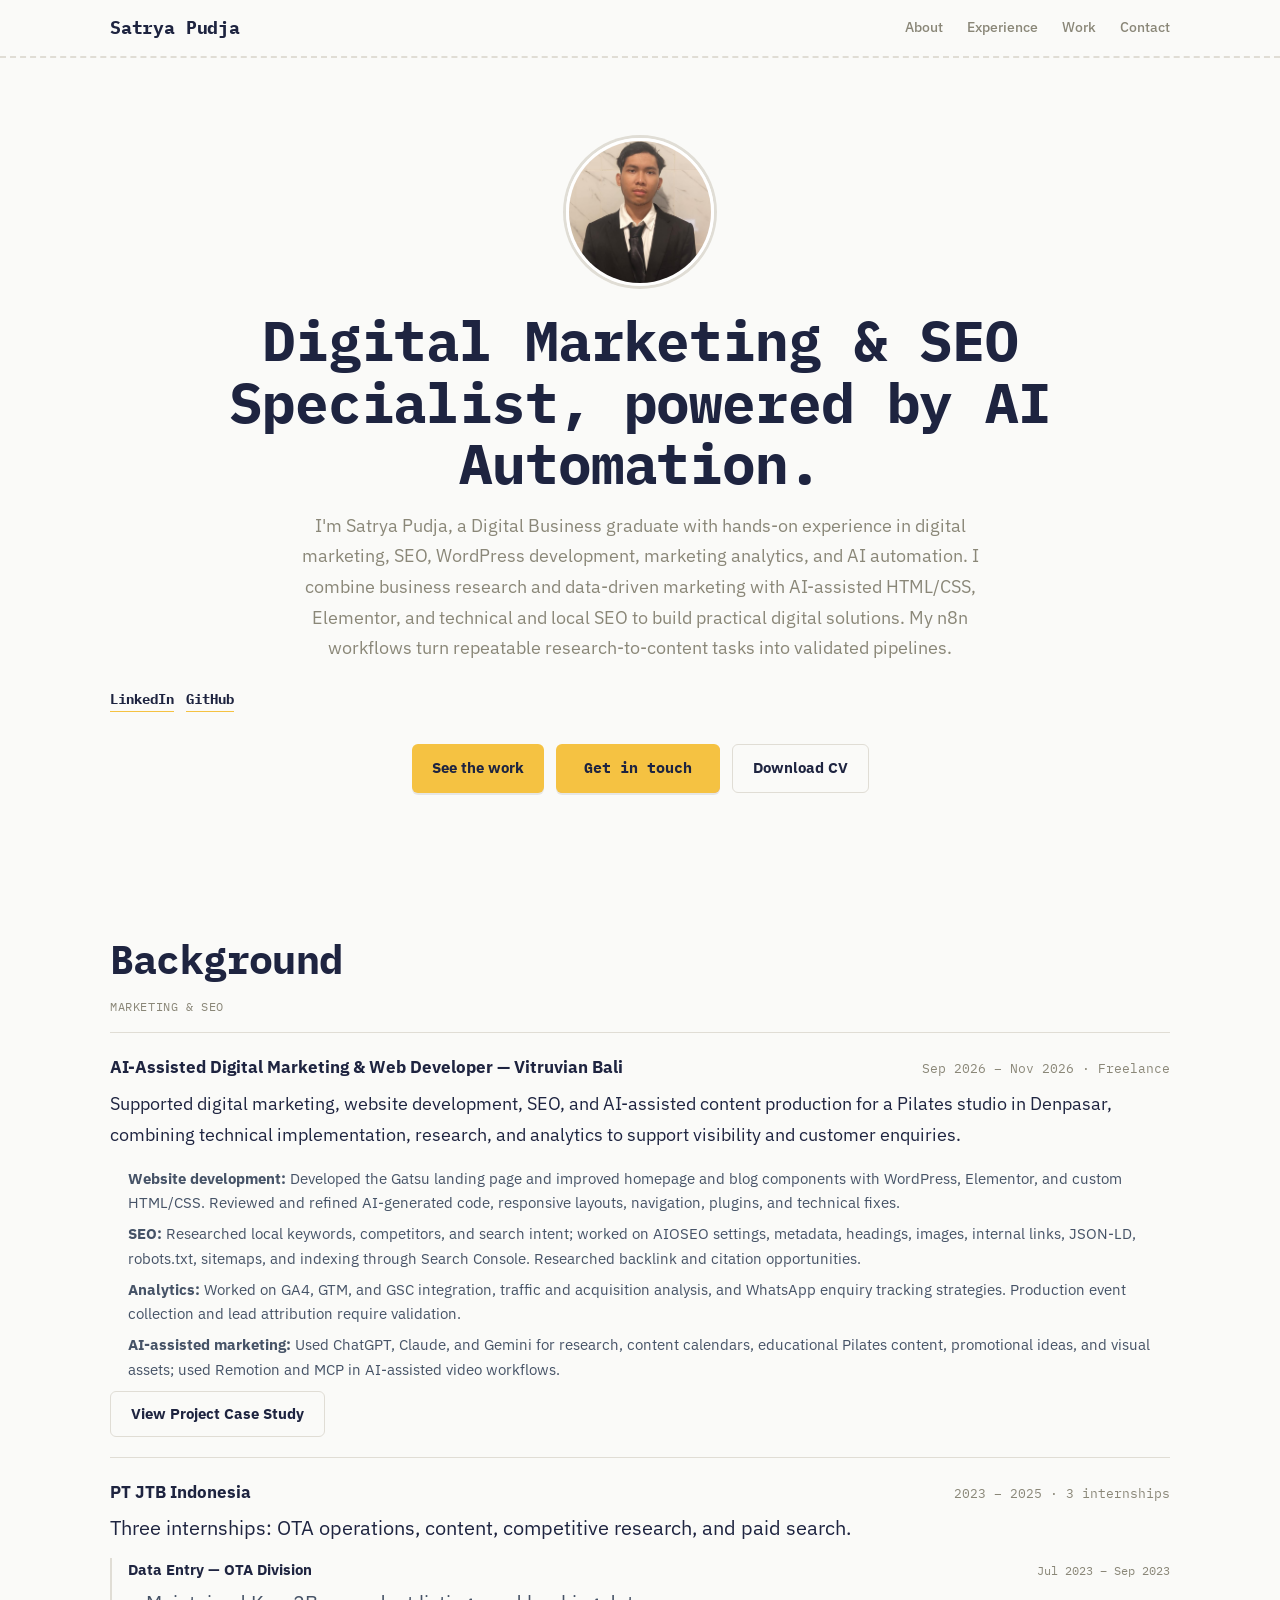
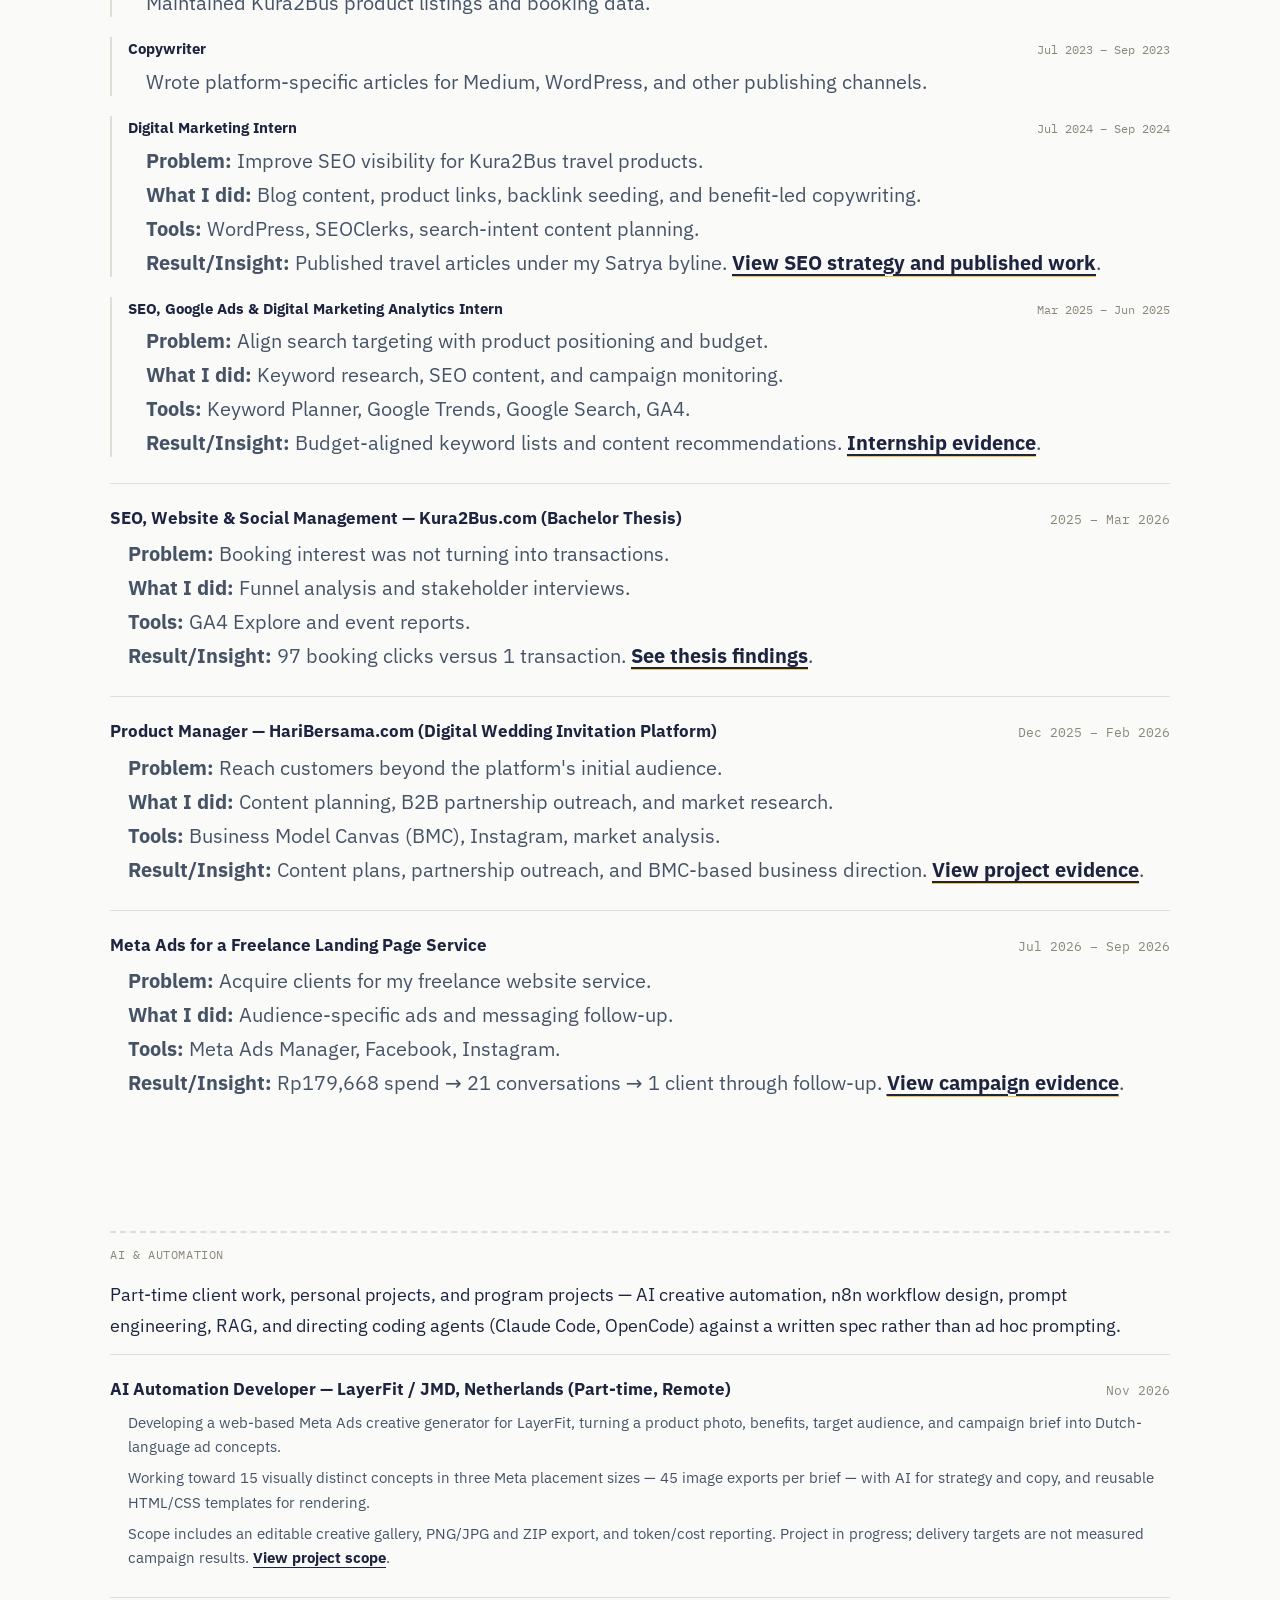
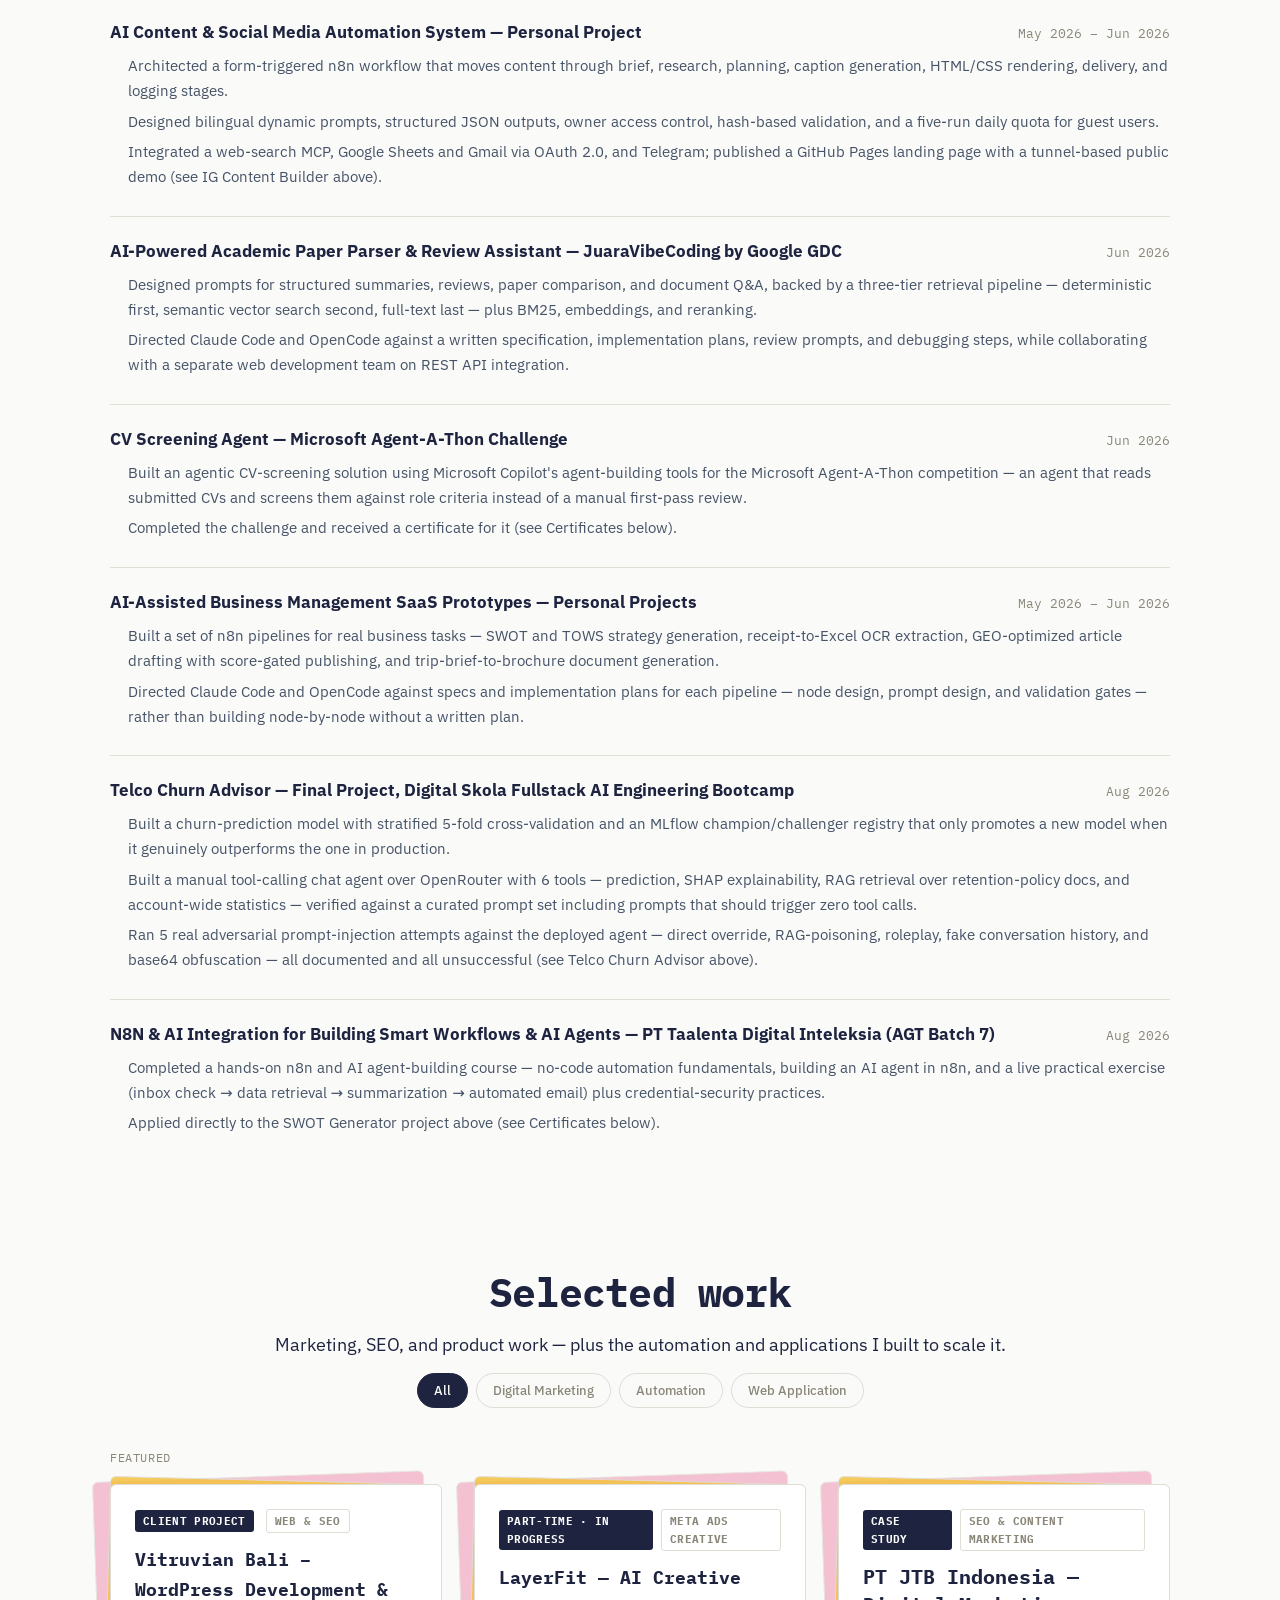
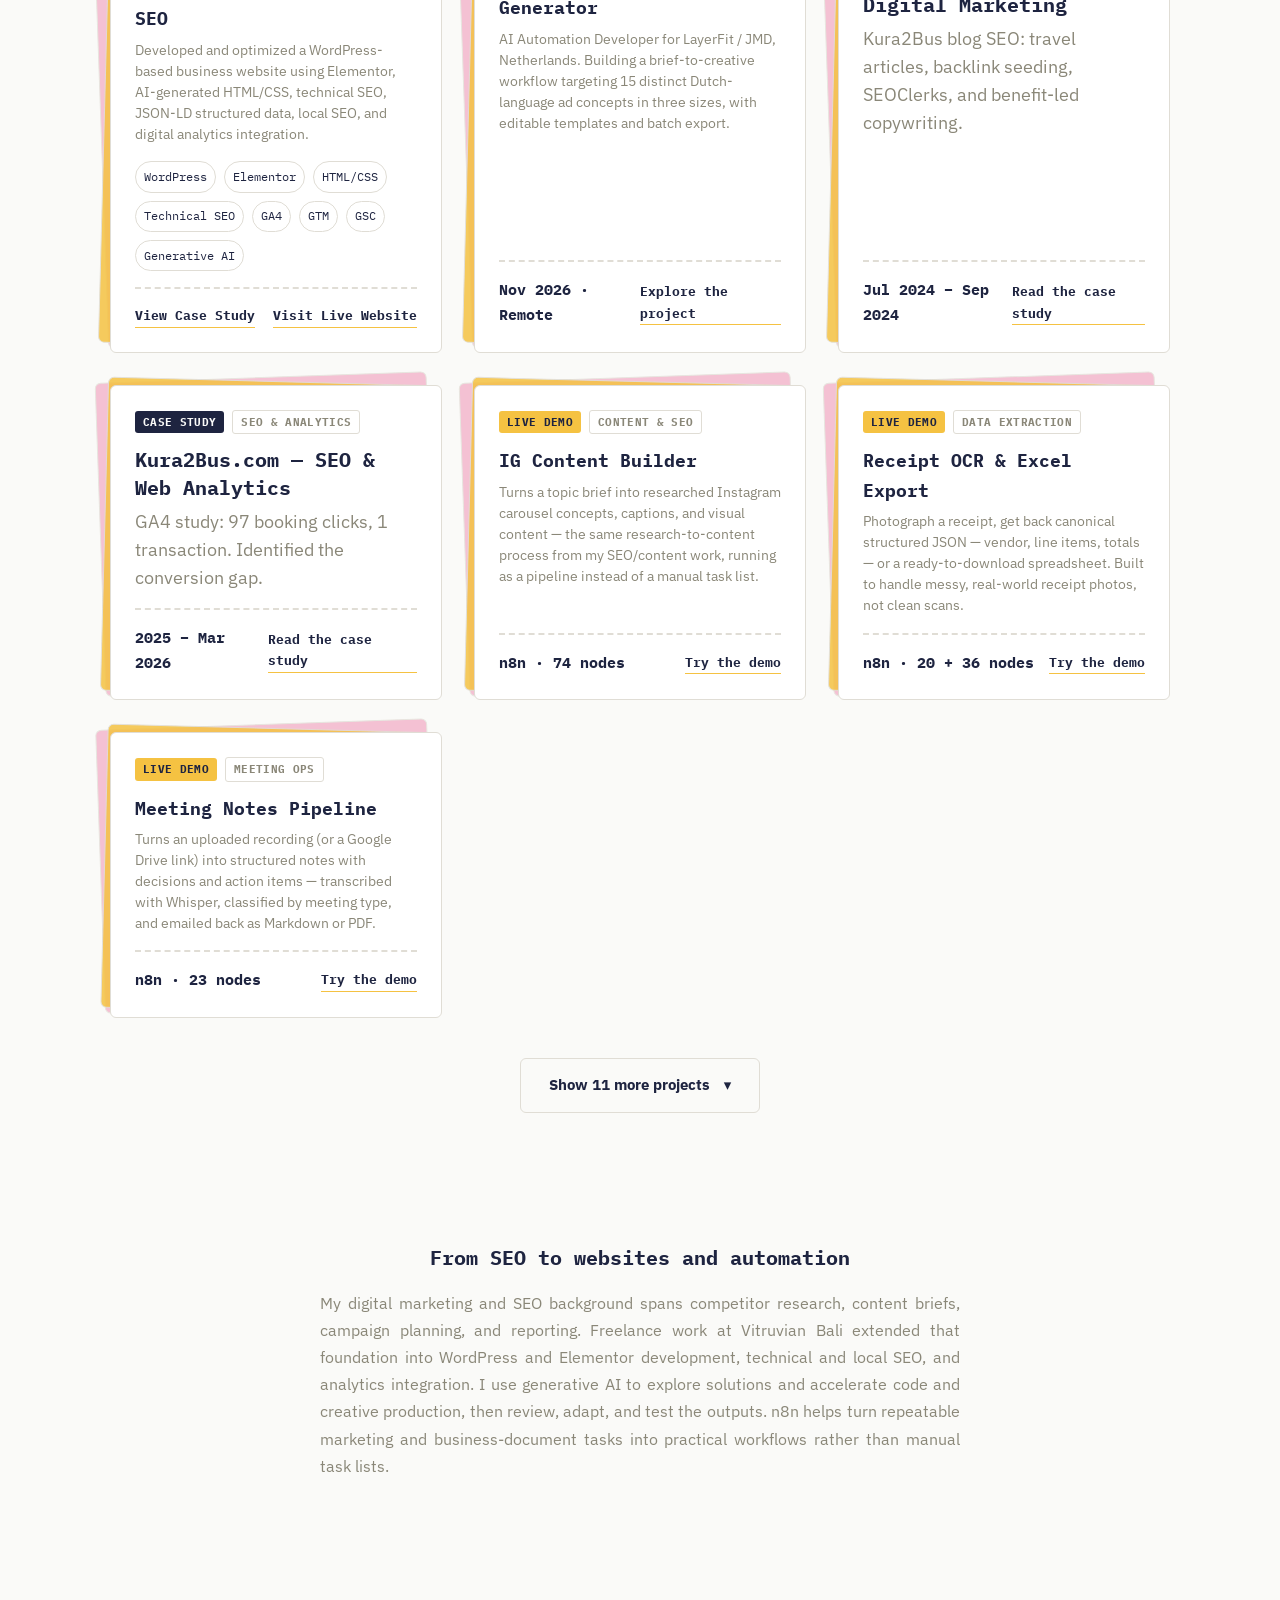
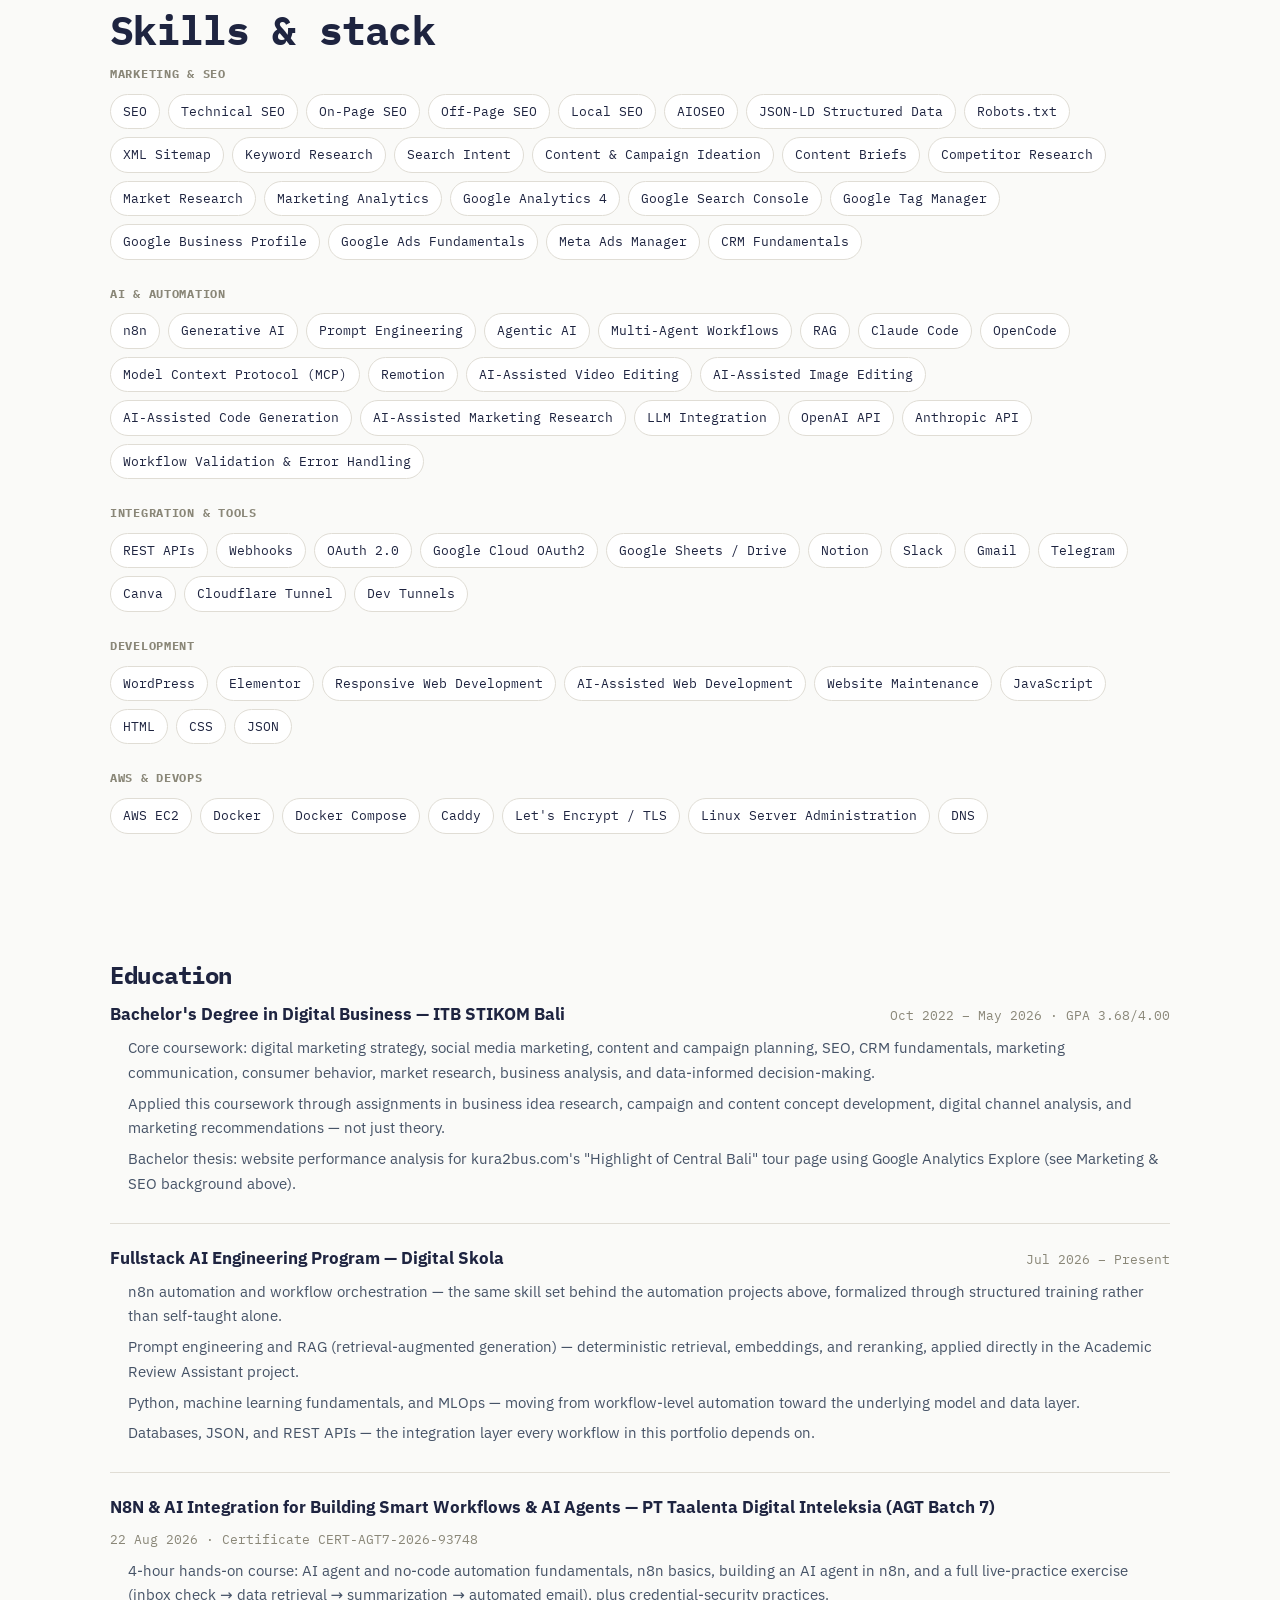
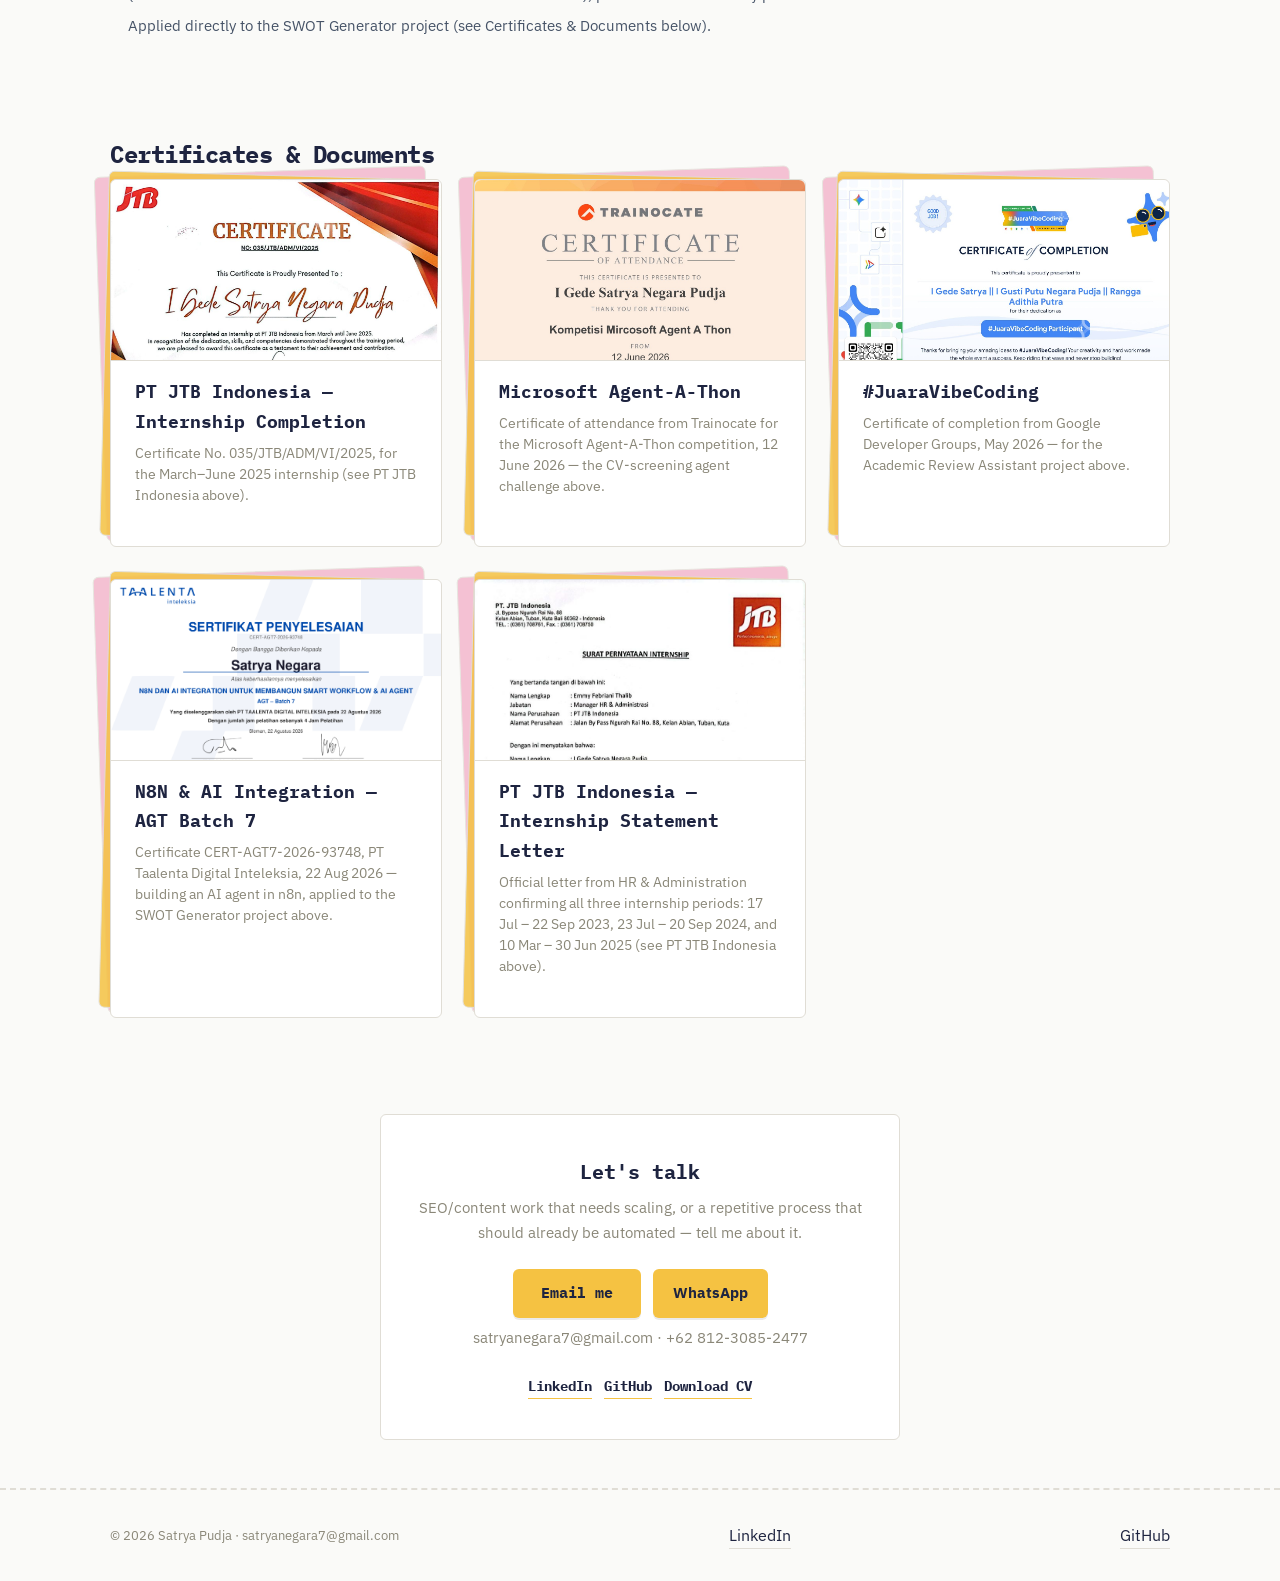
==== commit 5ecb31d7: "Remove background section helper line" ====
--- a/index.html
+++ b/index.html
@@ -101,7 +101,6 @@
   <section class="section" id="experience">
     <div class="container">
       <h2 class="display display-md mb-2">Background</h2>
-      <p class="body-lg text-xl! mb-3">Problem → What I did → Tools → Result/Insight.</p>
       <p class="mono-label text-carbon mb-2">Marketing &amp; SEO</p>
 
       <div class="experience-item" id="vitruvian-experience">
